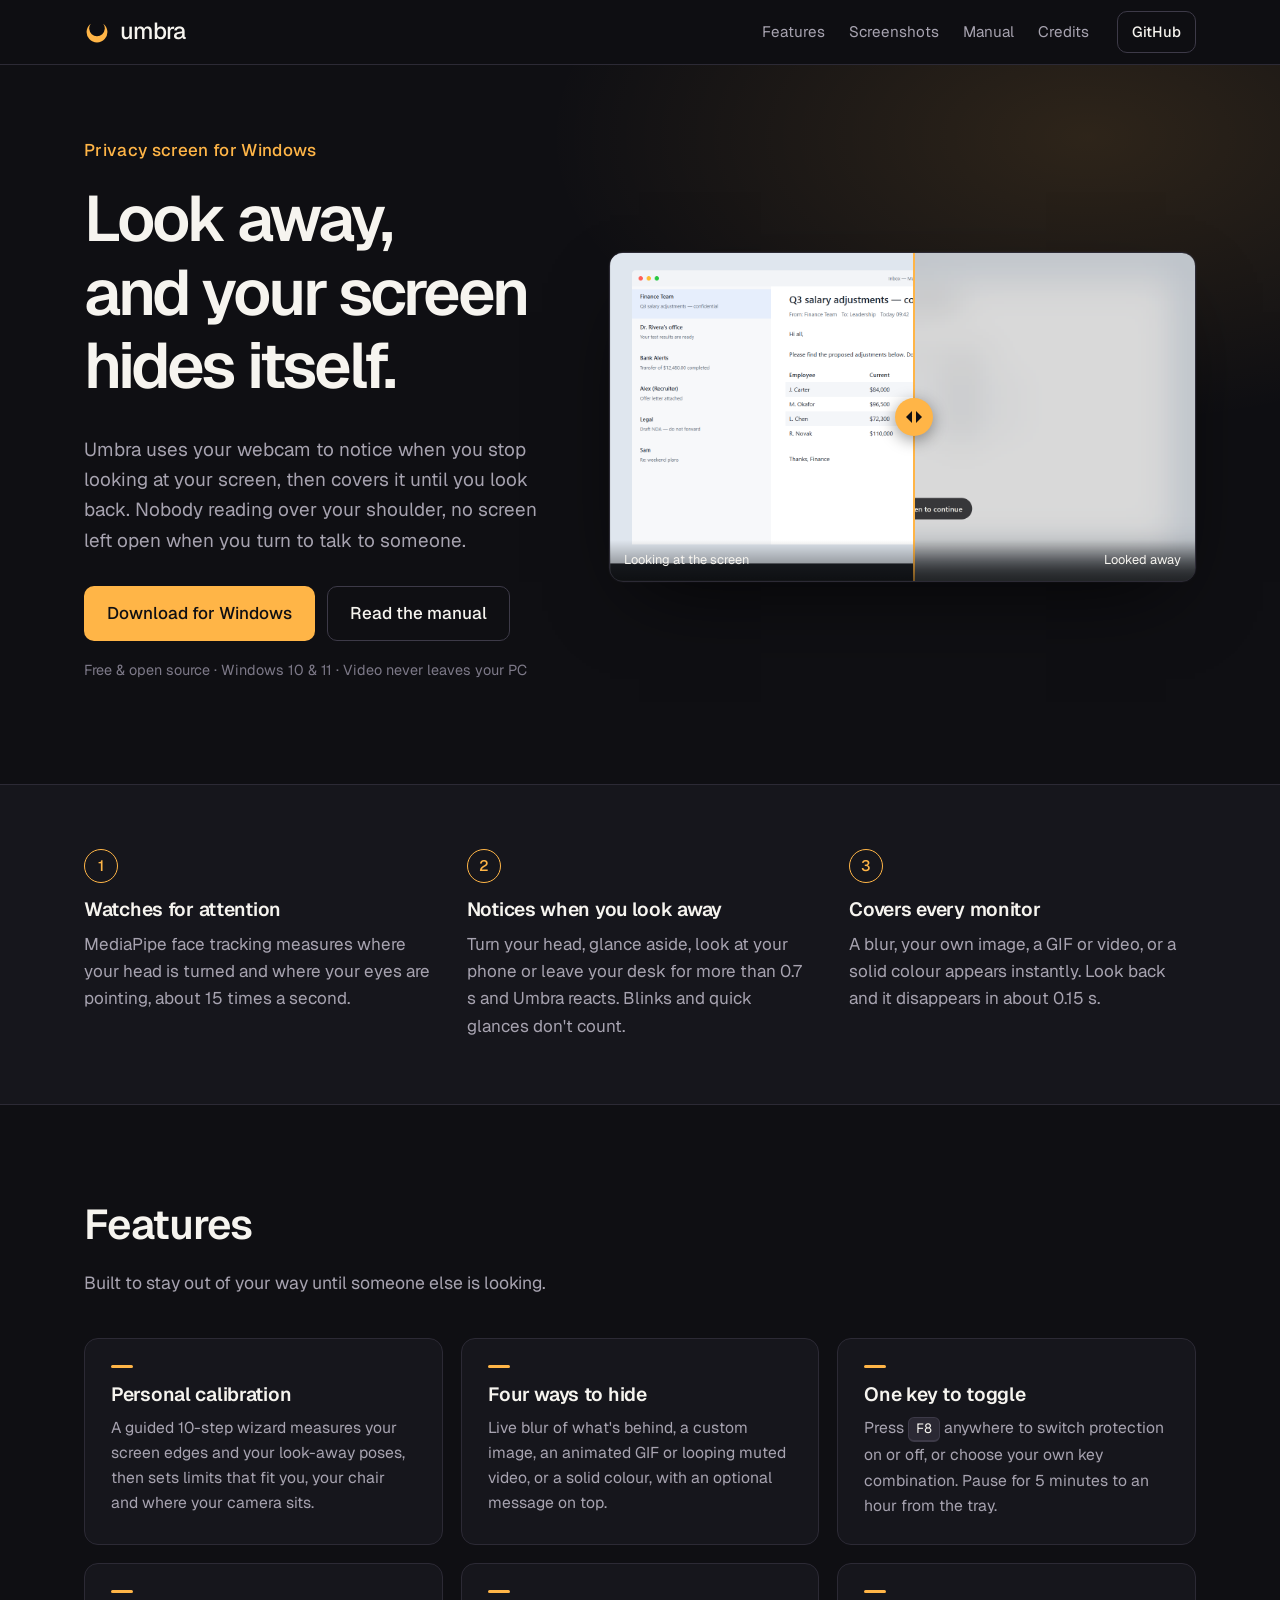
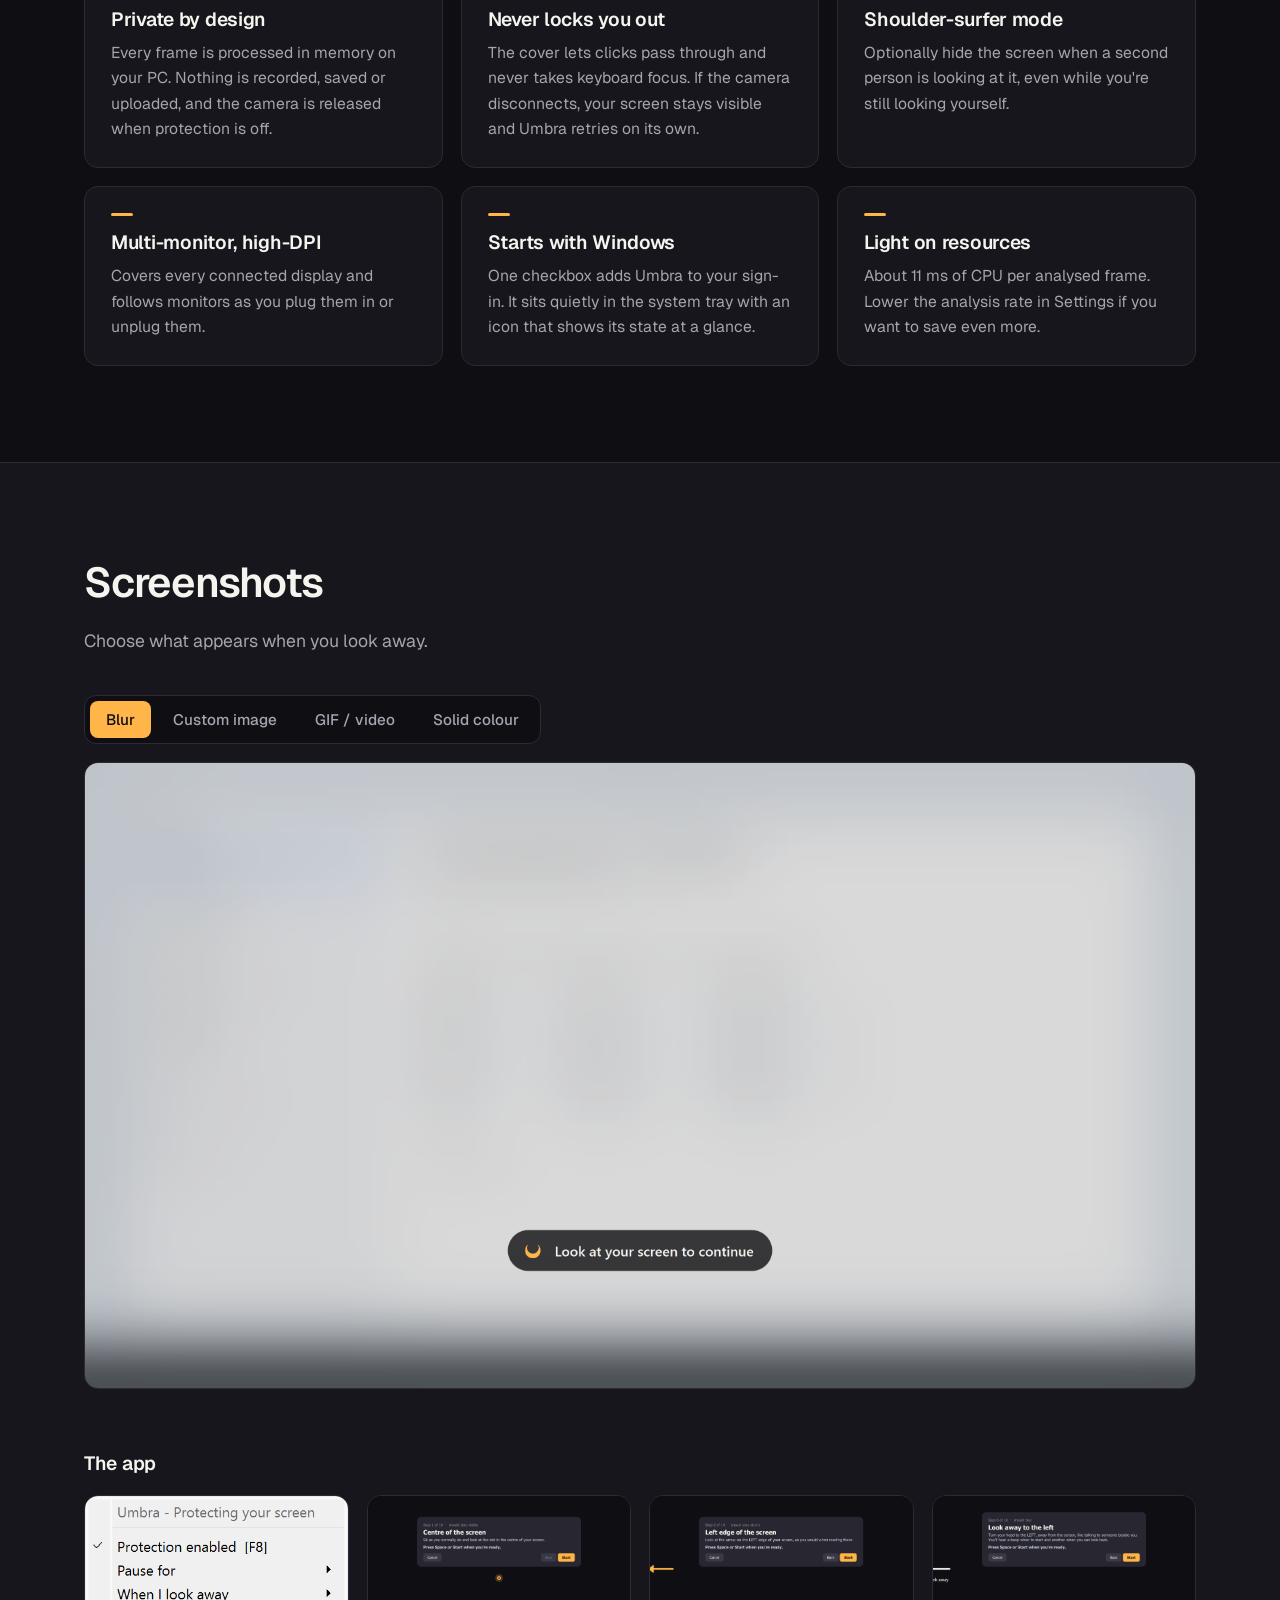
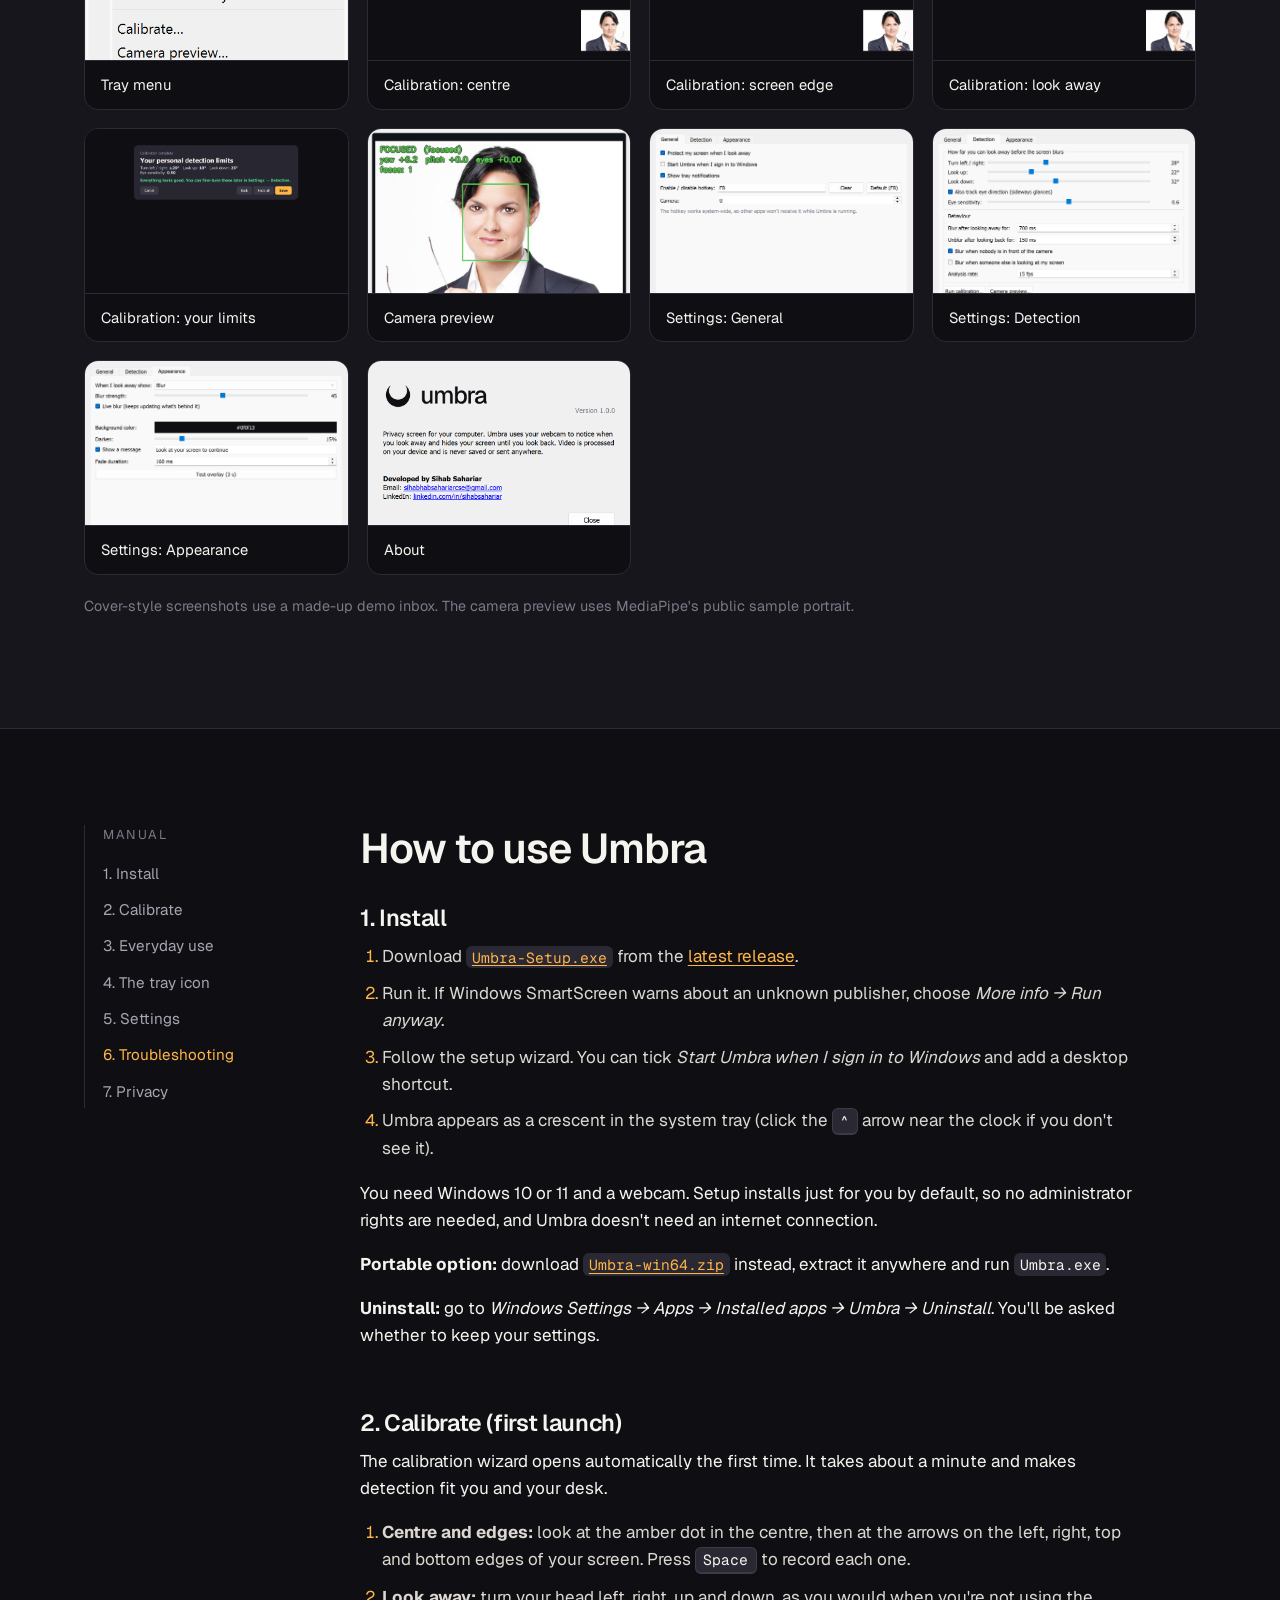
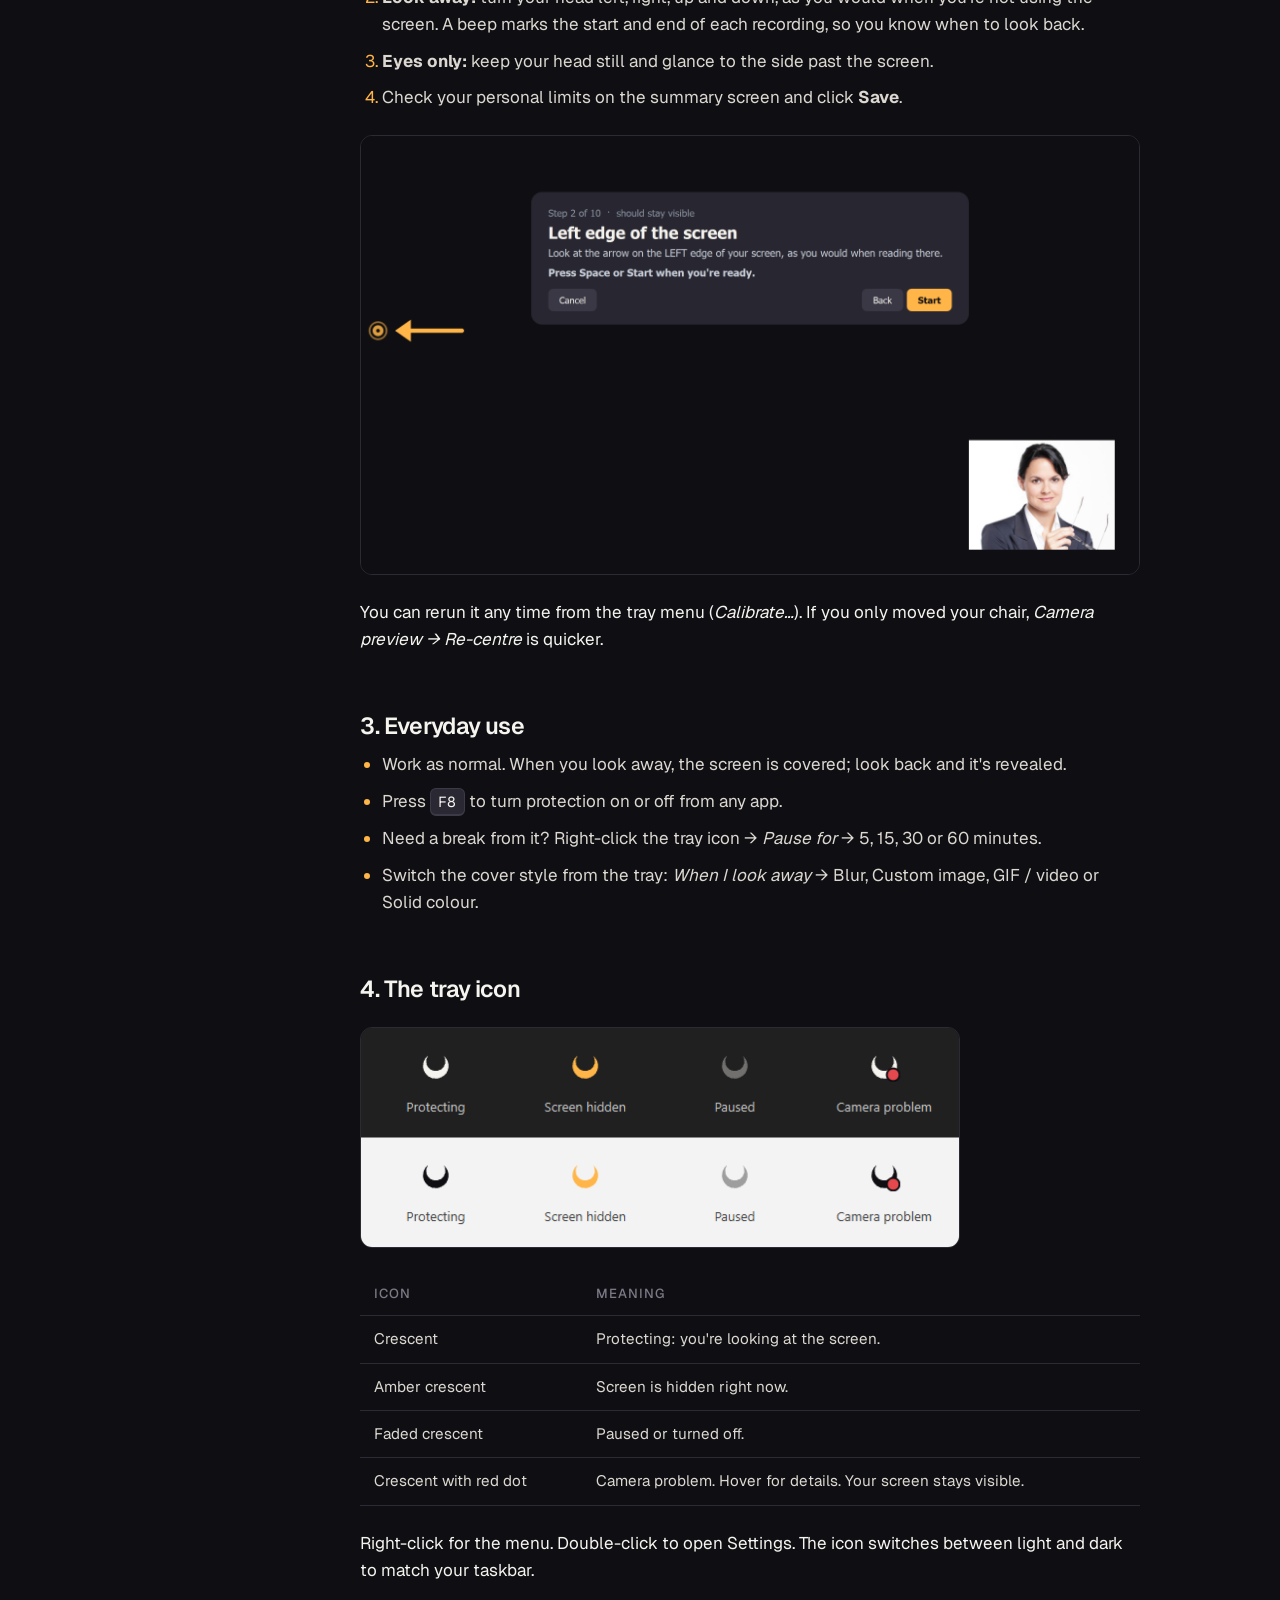
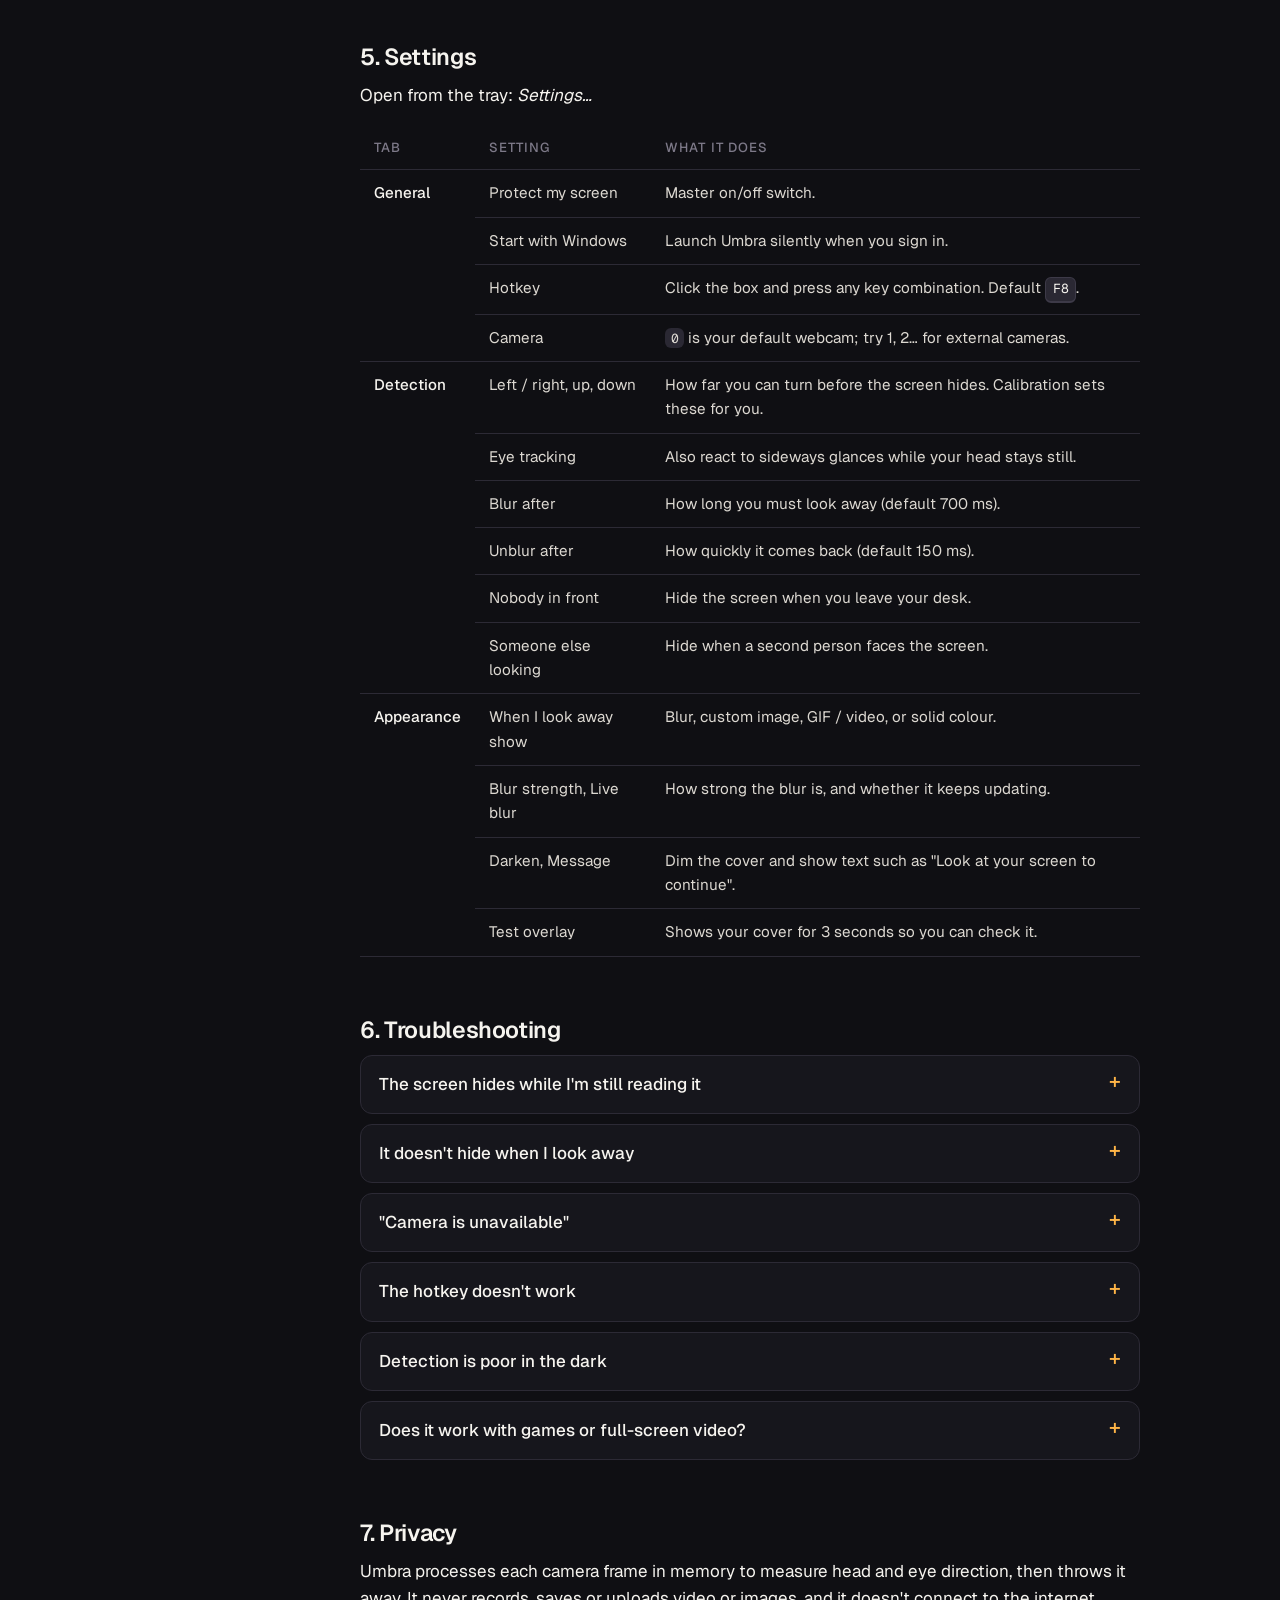
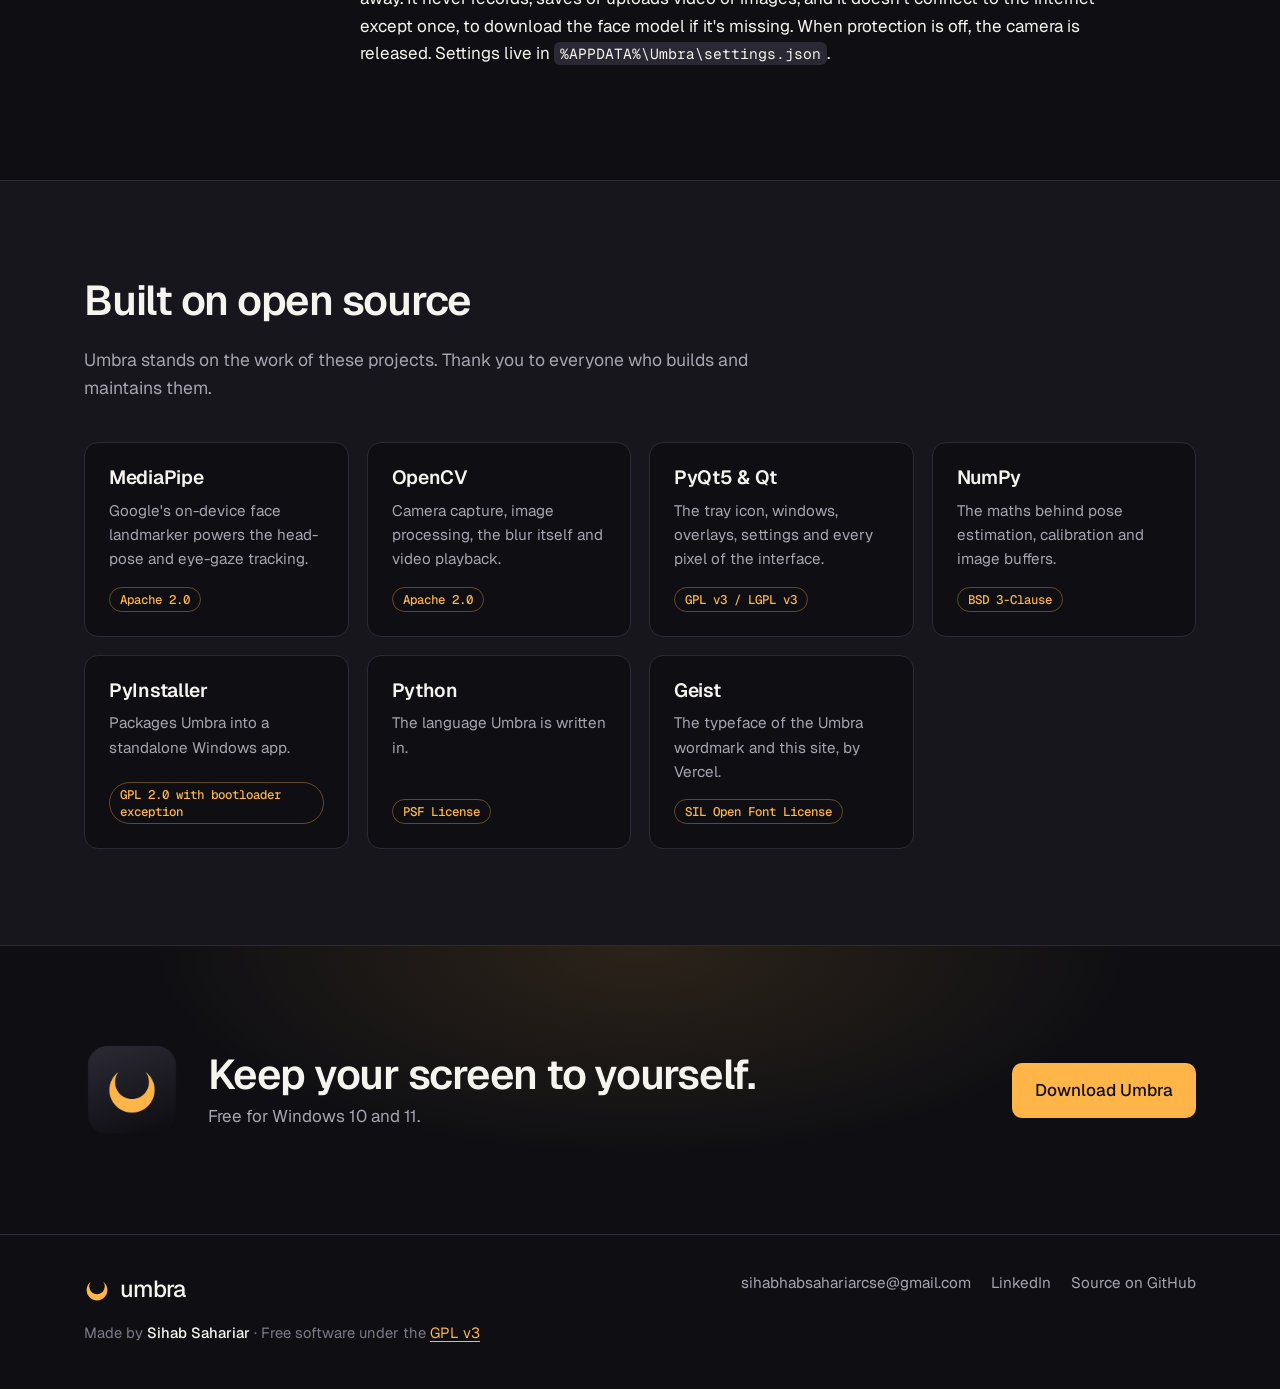
==== docs/index.html @ c7d67061 "Umbra 1.0.0: privacy screen that hides your display when you look away Webcam attention detection wi" ====
<!doctype html>
<html lang="en">
<head>
  <meta charset="utf-8">
  <meta name="viewport" content="width=device-width, initial-scale=1">
  <title>Umbra - Privacy screen for Windows</title>
  <meta name="description" content="Umbra watches for your attention with your webcam and hides your screen the moment you look away. Free, private, runs entirely on your PC.">
  <meta name="theme-color" content="#0F0F13">
  <meta property="og:title" content="Umbra - Privacy screen for Windows">
  <meta property="og:description" content="Look away and your screen hides itself. Look back and it's there again.">
  <meta property="og:image" content="assets/img/mode-blur.png">
  <meta property="og:type" content="website">
  <link rel="icon" href="assets/brand/favicon.ico" sizes="any">
  <link rel="icon" href="assets/brand/favicon-32.png" type="image/png" sizes="32x32">
  <link rel="apple-touch-icon" href="assets/brand/app-icon-256.png">
  <link rel="preconnect" href="https://fonts.googleapis.com">
  <link rel="preconnect" href="https://fonts.gstatic.com" crossorigin>
  <link href="https://fonts.googleapis.com/css2?family=Geist:wght@400;500;600&family=Geist+Mono:wght@400;500&display=swap" rel="stylesheet">
  <link rel="stylesheet" href="style.css">
</head>
<body>

<svg width="0" height="0" style="position:absolute" aria-hidden="true">
  <symbol id="mark" viewBox="0 0 100 100"><path d="M26 18A40 40 0 1 0 74 18A30 30 0 1 1 26 18Z"/></symbol>
</svg>

<header class="nav">
  <div class="wrap nav-inner">
    <a class="brand" href="#top" aria-label="Umbra home">
      <svg class="brand-mark"><use href="#mark"/></svg><span>umbra</span>
    </a>
    <nav class="nav-links" aria-label="Sections">
      <a href="#features">Features</a>
      <a href="#screenshots">Screenshots</a>
      <a href="#manual">Manual</a>
      <a href="#credits">Credits</a>
    </nav>
    <a class="btn btn-ghost btn-sm" href="https://github.com/SihabSahariar/Umbra">GitHub</a>
  </div>
</header>

<main id="top">

  <!-- ============================================================ HERO -->
  <section class="hero">
    <div class="wrap hero-grid">
      <div class="hero-copy">
        <p class="eyebrow">Privacy screen for Windows</p>
        <h1>Look away,<br>and your screen hides itself.</h1>
        <p class="lede">Umbra uses your webcam to notice when you stop looking at your screen, then covers it until you look back. Nobody reading over your shoulder, no screen left open when you turn to talk to someone.</p>
        <div class="cta">
          <a class="btn btn-primary" href="https://github.com/SihabSahariar/Umbra/releases/latest/download/Umbra-Setup.exe">Download for Windows</a>
          <a class="btn btn-ghost" href="#manual">Read the manual</a>
        </div>
        <p class="fine">Free &amp; open source · Windows 10 &amp; 11 · Video never leaves your PC</p>
      </div>

      <figure class="compare" id="compare" aria-label="Before and after: drag to compare">
        <img src="assets/img/mode-blur.png" alt="The same mail window hidden under Umbra's blur with the message 'Look at your screen to continue'" width="1600" height="900">
        <div class="compare-top">
          <img src="assets/img/demo-desktop.png" alt="A mail window showing a confidential salary table" width="1600" height="900">
        </div>
        <div class="compare-handle" aria-hidden="true"><span></span></div>
        <input class="compare-range" type="range" min="0" max="100" value="52" aria-label="Reveal: drag left to hide, right to show">
        <figcaption><span>Looking at the screen</span><span>Looked away</span></figcaption>
      </figure>
    </div>
  </section>

  <!-- ============================================================ HOW -->
  <section class="section how">
    <div class="wrap">
      <ol class="steps">
        <li>
          <span class="step-no">1</span>
          <h3>Watches for attention</h3>
          <p>MediaPipe face tracking measures where your head is turned and where your eyes are pointing, about 15 times a second.</p>
        </li>
        <li>
          <span class="step-no">2</span>
          <h3>Notices when you look away</h3>
          <p>Turn your head, glance aside, look at your phone or leave your desk for more than 0.7 s and Umbra reacts. Blinks and quick glances don't count.</p>
        </li>
        <li>
          <span class="step-no">3</span>
          <h3>Covers every monitor</h3>
          <p>A blur, your own image, a GIF or video, or a solid colour appears instantly. Look back and it disappears in about 0.15 s.</p>
        </li>
      </ol>
    </div>
  </section>

  <!-- ============================================================ FEATURES -->
  <section class="section" id="features">
    <div class="wrap">
      <h2>Features</h2>
      <p class="section-lede">Built to stay out of your way until someone else is looking.</p>
      <div class="features">
        <article class="feature">
          <h3>Personal calibration</h3>
          <p>A guided 10-step wizard measures your screen edges and your look-away poses, then sets limits that fit you, your chair and where your camera sits.</p>
        </article>
        <article class="feature">
          <h3>Four ways to hide</h3>
          <p>Live blur of what's behind, a custom image, an animated GIF or looping muted video, or a solid colour, with an optional message on top.</p>
        </article>
        <article class="feature">
          <h3>One key to toggle</h3>
          <p>Press <kbd>F8</kbd> anywhere to switch protection on or off, or choose your own key combination. Pause for 5 minutes to an hour from the tray.</p>
        </article>
        <article class="feature">
          <h3>Private by design</h3>
          <p>Every frame is processed in memory on your PC. Nothing is recorded, saved or uploaded, and the camera is released when protection is off.</p>
        </article>
        <article class="feature">
          <h3>Never locks you out</h3>
          <p>The cover lets clicks pass through and never takes keyboard focus. If the camera disconnects, your screen stays visible and Umbra retries on its own.</p>
        </article>
        <article class="feature">
          <h3>Shoulder-surfer mode</h3>
          <p>Optionally hide the screen when a second person is looking at it, even while you're still looking yourself.</p>
        </article>
        <article class="feature">
          <h3>Multi-monitor, high-DPI</h3>
          <p>Covers every connected display and follows monitors as you plug them in or unplug them.</p>
        </article>
        <article class="feature">
          <h3>Starts with Windows</h3>
          <p>One checkbox adds Umbra to your sign-in. It sits quietly in the system tray with an icon that shows its state at a glance.</p>
        </article>
        <article class="feature">
          <h3>Light on resources</h3>
          <p>About 11 ms of CPU per analysed frame. Lower the analysis rate in Settings if you want to save even more.</p>
        </article>
      </div>
    </div>
  </section>

  <!-- ============================================================ SCREENSHOTS -->
  <section class="section alt" id="screenshots">
    <div class="wrap">
      <h2>Screenshots</h2>
      <p class="section-lede">Choose what appears when you look away.</p>

      <div class="modes" role="tablist" aria-label="Cover styles">
        <button role="tab" aria-selected="true" data-src="assets/img/mode-blur.png" data-alt="Blur mode: the screen behind is heavily blurred">Blur</button>
        <button role="tab" aria-selected="false" data-src="assets/img/mode-image.png" data-alt="Custom image mode showing a chosen picture">Custom image</button>
        <button role="tab" aria-selected="false" data-src="assets/img/mode-media.png" data-alt="GIF or video mode playing a looping clip">GIF / video</button>
        <button role="tab" aria-selected="false" data-src="assets/img/mode-color.png" data-alt="Solid colour mode">Solid colour</button>
      </div>
      <figure class="mode-view">
        <img id="mode-img" src="assets/img/mode-blur.png" alt="Blur mode: the screen behind is heavily blurred" width="1600" height="900" loading="lazy">
      </figure>

      <h3 class="gallery-title">The app</h3>
      <div class="gallery">
        <a class="shot" href="assets/img/tray-menu.png"><img src="assets/img/tray-menu.png" alt="Tray menu" loading="lazy" width="442" height="426"><span>Tray menu</span></a>
        <a class="shot" href="assets/img/wizard-centre.png"><img src="assets/img/wizard-centre.png" alt="Calibration wizard, centre step" loading="lazy" width="1600" height="900"><span>Calibration: centre</span></a>
        <a class="shot" href="assets/img/wizard-edge.png"><img src="assets/img/wizard-edge.png" alt="Calibration wizard, screen edge step" loading="lazy" width="1600" height="900"><span>Calibration: screen edge</span></a>
        <a class="shot" href="assets/img/wizard-away.png"><img src="assets/img/wizard-away.png" alt="Calibration wizard, look away step" loading="lazy" width="1600" height="900"><span>Calibration: look away</span></a>
        <a class="shot" href="assets/img/wizard-summary.png"><img src="assets/img/wizard-summary.png" alt="Calibration summary with personal limits" loading="lazy" width="1600" height="900"><span>Calibration: your limits</span></a>
        <a class="shot" href="assets/img/camera-preview.png"><img src="assets/img/camera-preview.png" alt="Camera preview with face tracking readout" loading="lazy" width="1440" height="1320"><span>Camera preview</span></a>
        <a class="shot" href="assets/img/settings-general.png"><img src="assets/img/settings-general.png" alt="Settings, General tab" loading="lazy" width="1120" height="864"><span>Settings: General</span></a>
        <a class="shot" href="assets/img/settings-detection.png"><img src="assets/img/settings-detection.png" alt="Settings, Detection tab" loading="lazy" width="1120" height="864"><span>Settings: Detection</span></a>
        <a class="shot" href="assets/img/settings-appearance.png"><img src="assets/img/settings-appearance.png" alt="Settings, Appearance tab" loading="lazy" width="1120" height="864"><span>Settings: Appearance</span></a>
        <a class="shot" href="assets/img/about.png"><img src="assets/img/about.png" alt="About window" loading="lazy" width="840" height="562"><span>About</span></a>
      </div>
      <p class="fine">Cover-style screenshots use a made-up demo inbox. The camera preview uses MediaPipe's public sample portrait.</p>
    </div>
  </section>

  <!-- ============================================================ MANUAL -->
  <section class="section" id="manual">
    <div class="wrap manual">
      <aside class="toc" aria-label="Manual contents">
        <p class="toc-title">Manual</p>
        <a href="#install">1. Install</a>
        <a href="#calibrate">2. Calibrate</a>
        <a href="#daily">3. Everyday use</a>
        <a href="#tray">4. The tray icon</a>
        <a href="#settings">5. Settings</a>
        <a href="#troubleshooting">6. Troubleshooting</a>
        <a href="#privacy">7. Privacy</a>
      </aside>

      <div class="manual-body">
        <h2>How to use Umbra</h2>

        <h3 id="install">1. Install</h3>
        <ol>
          <li>Download <a href="https://github.com/SihabSahariar/Umbra/releases/latest/download/Umbra-Setup.exe"><code>Umbra-Setup.exe</code></a> from the <a href="https://github.com/SihabSahariar/Umbra/releases/latest">latest release</a>.</li>
          <li>Run it. If Windows SmartScreen warns about an unknown publisher, choose <em>More info → Run anyway</em>.</li>
          <li>Follow the setup wizard. You can tick <em>Start Umbra when I sign in to Windows</em> and add a desktop shortcut.</li>
          <li>Umbra appears as a crescent in the system tray (click the <kbd>^</kbd> arrow near the clock if you don't see it).</li>
        </ol>
        <p>You need Windows 10 or 11 and a webcam. Setup installs just for you by default, so no administrator rights are needed, and Umbra doesn't need an internet connection.</p>
        <p><strong>Portable option:</strong> download <a href="https://github.com/SihabSahariar/Umbra/releases/latest/download/Umbra-win64.zip"><code>Umbra-win64.zip</code></a> instead, extract it anywhere and run <code>Umbra.exe</code>.</p>
        <p><strong>Uninstall:</strong> go to <em>Windows Settings → Apps → Installed apps → Umbra → Uninstall</em>. You'll be asked whether to keep your settings.</p>

        <h3 id="calibrate">2. Calibrate (first launch)</h3>
        <p>The calibration wizard opens automatically the first time. It takes about a minute and makes detection fit you and your desk.</p>
        <ol>
          <li><strong>Centre and edges:</strong> look at the amber dot in the centre, then at the arrows on the left, right, top and bottom edges of your screen. Press <kbd>Space</kbd> to record each one.</li>
          <li><strong>Look away:</strong> turn your head left, right, up and down, as you would when you're not using the screen. A beep marks the start and end of each recording, so you know when to look back.</li>
          <li><strong>Eyes only:</strong> keep your head still and glance to the side past the screen.</li>
          <li>Check your personal limits on the summary screen and click <strong>Save</strong>.</li>
        </ol>
        <figure class="inline-shot"><img src="assets/img/wizard-edge.png" alt="Calibration wizard asking you to look at the left edge of the screen" loading="lazy" width="1600" height="900"></figure>
        <p>You can rerun it any time from the tray menu (<em>Calibrate…</em>). If you only moved your chair, <em>Camera preview → Re-centre</em> is quicker.</p>

        <h3 id="daily">3. Everyday use</h3>
        <ul>
          <li>Work as normal. When you look away, the screen is covered; look back and it's revealed.</li>
          <li>Press <kbd>F8</kbd> to turn protection on or off from any app.</li>
          <li>Need a break from it? Right-click the tray icon → <em>Pause for</em> → 5, 15, 30 or 60 minutes.</li>
          <li>Switch the cover style from the tray: <em>When I look away</em> → Blur, Custom image, GIF / video or Solid colour.</li>
        </ul>

        <h3 id="tray">4. The tray icon</h3>
        <figure class="inline-shot narrow"><img src="assets/img/tray-states.png" alt="Tray icon states on dark and light taskbars: protecting, screen hidden, paused, camera problem" loading="lazy" width="600" height="220"></figure>
        <table>
          <thead><tr><th>Icon</th><th>Meaning</th></tr></thead>
          <tbody>
            <tr><td>Crescent</td><td>Protecting: you're looking at the screen.</td></tr>
            <tr><td>Amber crescent</td><td>Screen is hidden right now.</td></tr>
            <tr><td>Faded crescent</td><td>Paused or turned off.</td></tr>
            <tr><td>Crescent with red dot</td><td>Camera problem. Hover for details. Your screen stays visible.</td></tr>
          </tbody>
        </table>
        <p>Right-click for the menu. Double-click to open Settings. The icon switches between light and dark to match your taskbar.</p>

        <h3 id="settings">5. Settings</h3>
        <p>Open from the tray: <em>Settings…</em></p>
        <table>
          <thead><tr><th>Tab</th><th>Setting</th><th>What it does</th></tr></thead>
          <tbody>
            <tr><td rowspan="4">General</td><td>Protect my screen</td><td>Master on/off switch.</td></tr>
            <tr><td>Start with Windows</td><td>Launch Umbra silently when you sign in.</td></tr>
            <tr><td>Hotkey</td><td>Click the box and press any key combination. Default <kbd>F8</kbd>.</td></tr>
            <tr><td>Camera</td><td><code>0</code> is your default webcam; try 1, 2… for external cameras.</td></tr>
            <tr><td rowspan="6">Detection</td><td>Left / right, up, down</td><td>How far you can turn before the screen hides. Calibration sets these for you.</td></tr>
            <tr><td>Eye tracking</td><td>Also react to sideways glances while your head stays still.</td></tr>
            <tr><td>Blur after</td><td>How long you must look away (default 700 ms).</td></tr>
            <tr><td>Unblur after</td><td>How quickly it comes back (default 150 ms).</td></tr>
            <tr><td>Nobody in front</td><td>Hide the screen when you leave your desk.</td></tr>
            <tr><td>Someone else looking</td><td>Hide when a second person faces the screen.</td></tr>
            <tr><td rowspan="4">Appearance</td><td>When I look away show</td><td>Blur, custom image, GIF / video, or solid colour.</td></tr>
            <tr><td>Blur strength, Live blur</td><td>How strong the blur is, and whether it keeps updating.</td></tr>
            <tr><td>Darken, Message</td><td>Dim the cover and show text such as "Look at your screen to continue".</td></tr>
            <tr><td>Test overlay</td><td>Shows your cover for 3 seconds so you can check it.</td></tr>
          </tbody>
        </table>

        <h3 id="troubleshooting">6. Troubleshooting</h3>
        <details>
          <summary>The screen hides while I'm still reading it</summary>
          <p>Run <em>Calibrate…</em> again and look at the actual edges of your screen during the edge steps. You can also raise the angles or the <em>Blur after</em> delay in Settings → Detection. If it happens when glancing at the keyboard, raise <em>Look down</em>.</p>
        </details>
        <details>
          <summary>It doesn't hide when I look away</summary>
          <p>Open <em>Camera preview…</em> and turn your head: the readout shows FOCUSED or AWAY and why. Lower the angles, or rerun calibration and turn further during the look-away steps.</p>
        </details>
        <details>
          <summary>"Camera is unavailable"</summary>
          <p>Another app (Teams, Zoom, the Camera app) may be using the webcam, or camera access may be off in <em>Windows Settings → Privacy &amp; security → Camera</em>. For an external webcam, try camera 1 or 2 in Settings → General. Umbra retries every few seconds.</p>
        </details>
        <details>
          <summary>The hotkey doesn't work</summary>
          <p>Another program may already use that key. Umbra tells you when it can't register one. Pick a different combination in Settings → General.</p>
        </details>
        <details>
          <summary>Detection is poor in the dark</summary>
          <p>The face tracker needs to see your face. Add some light in front of you rather than behind you.</p>
        </details>
        <details>
          <summary>Does it work with games or full-screen video?</summary>
          <p>Borderless-windowed apps and ordinary windows are covered. Exclusive-fullscreen games draw above everything and can't be covered.</p>
        </details>

        <h3 id="privacy">7. Privacy</h3>
        <p>Umbra processes each camera frame in memory to measure head and eye direction, then throws it away. It never records, saves or uploads video or images, and it doesn't connect to the internet except once, to download the face model if it's missing. When protection is off, the camera is released. Settings live in <code>%APPDATA%\Umbra\settings.json</code>.</p>
      </div>
    </div>
  </section>

  <!-- ============================================================ CREDITS -->
  <section class="section alt" id="credits">
    <div class="wrap">
      <h2>Built on open source</h2>
      <p class="section-lede">Umbra stands on the work of these projects. Thank you to everyone who builds and maintains them.</p>
      <div class="credits">
        <a class="credit" href="https://ai.google.dev/edge/mediapipe">
          <h3>MediaPipe</h3>
          <p>Google's on-device face landmarker powers the head-pose and eye-gaze tracking.</p>
          <span class="license">Apache 2.0</span>
        </a>
        <a class="credit" href="https://opencv.org">
          <h3>OpenCV</h3>
          <p>Camera capture, image processing, the blur itself and video playback.</p>
          <span class="license">Apache 2.0</span>
        </a>
        <a class="credit" href="https://www.riverbankcomputing.com/software/pyqt/">
          <h3>PyQt5 &amp; Qt</h3>
          <p>The tray icon, windows, overlays, settings and every pixel of the interface.</p>
          <span class="license">GPL v3 / LGPL v3</span>
        </a>
        <a class="credit" href="https://numpy.org">
          <h3>NumPy</h3>
          <p>The maths behind pose estimation, calibration and image buffers.</p>
          <span class="license">BSD 3-Clause</span>
        </a>
        <a class="credit" href="https://pyinstaller.org">
          <h3>PyInstaller</h3>
          <p>Packages Umbra into a standalone Windows app.</p>
          <span class="license">GPL 2.0 with bootloader exception</span>
        </a>
        <a class="credit" href="https://www.python.org">
          <h3>Python</h3>
          <p>The language Umbra is written in.</p>
          <span class="license">PSF License</span>
        </a>
        <a class="credit" href="https://vercel.com/font">
          <h3>Geist</h3>
          <p>The typeface of the Umbra wordmark and this site, by Vercel.</p>
          <span class="license">SIL Open Font License</span>
        </a>
      </div>
    </div>
  </section>

  <!-- ============================================================ DOWNLOAD -->
  <section class="section download">
    <div class="wrap download-inner">
      <img src="assets/brand/app-icon-256.png" alt="" width="96" height="96">
      <div>
        <h2>Keep your screen to yourself.</h2>
        <p>Free for Windows 10 and 11.</p>
      </div>
      <a class="btn btn-primary" href="https://github.com/SihabSahariar/Umbra/releases/latest/download/Umbra-Setup.exe">Download Umbra</a>
    </div>
  </section>
</main>

<footer class="footer">
  <div class="wrap footer-inner">
    <div>
      <a class="brand" href="#top"><svg class="brand-mark"><use href="#mark"/></svg><span>umbra</span></a>
      <p>Made by <strong>Sihab Sahariar</strong> · Free software under the <a href="https://github.com/SihabSahariar/Umbra/blob/main/LICENSE">GPL v3</a></p>
    </div>
    <div class="footer-links">
      <a href="mailto:sihabhabsahariarcse@gmail.com">sihabhabsahariarcse@gmail.com</a>
      <a href="https://www.linkedin.com/in/sihabsahariar/">LinkedIn</a>
      <a href="https://github.com/SihabSahariar/Umbra">Source on GitHub</a>
    </div>
  </div>
</footer>

<dialog class="lightbox" id="lightbox" aria-label="Screenshot">
  <form method="dialog"><button class="lightbox-close" aria-label="Close">×</button></form>
  <img alt="">
  <p class="lightbox-caption"></p>
</dialog>

<script src="site.js"></script>
</body>
</html>
---- docs/style.css ----
/* Umbra site - brand: Amber #FFB547, Ink #0F0F13, Ink 2 #2A2833, Paper #F6F4EF, Geist */
:root {
  --amber: #FFB547;
  --amber-2: #ffc46e;
  --ink: #0F0F13;
  --ink-1: #16161c;
  --ink-2: #2A2833;
  --line: #2c2a35;
  --paper: #F6F4EF;
  --muted: #a7a3b0;
  --dim: #7d7988;
  --radius: 14px;
  --wrap: 1160px;
  --font: "Geist", ui-sans-serif, system-ui, -apple-system, "Segoe UI", sans-serif;
  --mono: "Geist Mono", ui-monospace, "Cascadia Code", Consolas, monospace;
  color-scheme: dark;
}

* { box-sizing: border-box; }
html { scroll-behavior: smooth; scroll-padding-top: 76px; }
body {
  margin: 0;
  background: var(--ink);
  color: var(--paper);
  font: 400 17px/1.6 var(--font);
  -webkit-font-smoothing: antialiased;
  text-rendering: optimizeLegibility;
}
img { max-width: 100%; height: auto; display: block; }
a { color: var(--amber); text-decoration-thickness: 1px; text-underline-offset: 3px; }
a:hover { color: var(--amber-2); }
h1, h2, h3 { line-height: 1.15; letter-spacing: -0.03em; font-weight: 600; margin: 0 0 .5em; }
h1 { font-size: clamp(2.3rem, 5.2vw, 4rem); letter-spacing: -0.045em; }
h2 { font-size: clamp(1.8rem, 3.4vw, 2.6rem); }
h3 { font-size: 1.2rem; letter-spacing: -0.015em; }
p { margin: 0 0 1em; }
code, kbd { font-family: var(--mono); font-size: .86em; }
code { background: var(--ink-2); padding: .12em .4em; border-radius: 6px; }
kbd {
  display: inline-block; padding: .05em .5em; border-radius: 6px;
  background: var(--ink-2); border: 1px solid #3d3a48; border-bottom-width: 2px; color: var(--paper);
}
:focus-visible { outline: 2px solid var(--amber); outline-offset: 3px; border-radius: 6px; }

.wrap { max-width: var(--wrap); margin: 0 auto; padding: 0 24px; }
.section { padding: 96px 0; }
.section.alt { background: var(--ink-1); border-block: 1px solid var(--line); }
.section-lede { color: var(--muted); font-size: 1.1rem; max-width: 60ch; margin-bottom: 40px; }
.eyebrow { color: var(--amber); font-weight: 500; letter-spacing: .02em; margin-bottom: 18px; }
.fine { color: var(--dim); font-size: .9rem; }

/* ---------------------------------------------------------------- buttons */
.btn {
  display: inline-flex; align-items: center; justify-content: center; gap: 8px;
  padding: 13px 22px; border-radius: 10px; font-weight: 500; text-decoration: none;
  border: 1px solid transparent; transition: background .15s, border-color .15s, transform .15s;
}
.btn:hover { transform: translateY(-1px); }
.btn-primary { background: var(--amber); color: var(--ink); }
.btn-primary:hover { background: var(--amber-2); color: var(--ink); }
.btn-ghost { border-color: #3d3a48; color: var(--paper); }
.btn-ghost:hover { border-color: var(--amber); color: var(--paper); }
.btn-sm { padding: 8px 14px; font-size: .92rem; }

/* ---------------------------------------------------------------- nav */
.nav {
  position: sticky; top: 0; z-index: 20;
  background: rgba(15, 15, 19, .82); backdrop-filter: blur(12px); -webkit-backdrop-filter: blur(12px);
  border-bottom: 1px solid var(--line);
}
.nav-inner { display: flex; align-items: center; gap: 28px; height: 64px; }
.brand { display: inline-flex; align-items: center; gap: 10px; color: var(--paper); text-decoration: none; }
.brand:hover { color: var(--paper); }
.brand span { font-weight: 500; font-size: 1.45rem; letter-spacing: -0.045em; }
.brand-mark { width: 26px; height: 26px; fill: var(--amber); }
.nav-links { display: flex; gap: 24px; margin-left: auto; }
.nav-links a { color: var(--muted); text-decoration: none; font-size: .95rem; }
.nav-links a:hover { color: var(--paper); }

/* ---------------------------------------------------------------- hero */
.hero { padding: 72px 0 88px; overflow: hidden;
  background: radial-gradient(900px 480px at 85% 10%, rgba(255, 181, 71, .13), transparent 60%); }
.hero-grid { display: grid; grid-template-columns: 1fr 1.25fr; gap: 56px; align-items: center; }
.lede { color: var(--muted); font-size: 1.18rem; max-width: 46ch; }
.cta { display: flex; flex-wrap: wrap; gap: 12px; margin: 30px 0 18px; }

.compare {
  position: relative; margin: 0; border-radius: var(--radius); overflow: hidden;
  border: 1px solid var(--line); box-shadow: 0 30px 80px -30px rgba(0, 0, 0, .8), 0 0 0 1px rgba(255,255,255,.02);
  aspect-ratio: 16 / 9; --pos: 52%;
}
.compare > img, .compare-top img { width: 100%; height: 100%; object-fit: cover; }
.compare-top { position: absolute; inset: 0; clip-path: inset(0 calc(100% - var(--pos)) 0 0); }
.compare-handle { position: absolute; top: 0; bottom: 0; left: var(--pos); width: 2px; background: var(--amber);
  transform: translateX(-1px); pointer-events: none; }
.compare-handle span { position: absolute; top: 50%; left: 50%; width: 38px; height: 38px; border-radius: 50%;
  transform: translate(-50%, -50%); background: var(--amber); box-shadow: 0 4px 16px rgba(0,0,0,.4); }
.compare-handle span::before, .compare-handle span::after { content: ""; position: absolute; top: 50%; width: 0; height: 0;
  border: 6px solid transparent; transform: translateY(-50%); }
.compare-handle span::before { left: 5px; border-right-color: var(--ink); }
.compare-handle span::after { right: 5px; border-left-color: var(--ink); }
.compare-range { position: absolute; inset: 0; width: 100%; height: 100%; opacity: 0; cursor: ew-resize; margin: 0; }
.compare figcaption { position: absolute; left: 0; right: 0; bottom: 0; display: flex; justify-content: space-between;
  padding: 10px 14px; font-size: .8rem; color: var(--paper); pointer-events: none;
  background: linear-gradient(transparent, rgba(0,0,0,.55)); }

/* ---------------------------------------------------------------- how it works */
.how { padding: 64px 0; border-block: 1px solid var(--line); background: var(--ink-1); }
.steps { list-style: none; margin: 0; padding: 0; display: grid; grid-template-columns: repeat(3, 1fr); gap: 36px; }
.steps p { color: var(--muted); margin: 0; }
.step-no { display: inline-grid; place-items: center; width: 34px; height: 34px; border-radius: 50%;
  border: 1px solid var(--amber); color: var(--amber); font-weight: 500; margin-bottom: 16px; font-size: .95rem; }

/* ---------------------------------------------------------------- features */
.features { display: grid; grid-template-columns: repeat(3, 1fr); gap: 18px; }
.feature { background: var(--ink-1); border: 1px solid var(--line); border-radius: var(--radius); padding: 26px; }
.feature p { color: var(--muted); margin: 0; font-size: .98rem; }
.feature h3::before { content: ""; display: block; width: 22px; height: 3px; border-radius: 2px;
  background: var(--amber); margin-bottom: 16px; }

/* ---------------------------------------------------------------- screenshots */
.modes { display: inline-flex; flex-wrap: wrap; gap: 6px; padding: 5px; border-radius: 12px;
  background: var(--ink); border: 1px solid var(--line); margin-bottom: 18px; }
.modes button { font: 500 .95rem var(--font); color: var(--muted); background: none; border: 0; padding: 9px 16px;
  border-radius: 8px; cursor: pointer; }
.modes button:hover { color: var(--paper); }
.modes button[aria-selected="true"] { background: var(--amber); color: var(--ink); }
.mode-view { margin: 0 0 64px; border-radius: var(--radius); overflow: hidden; border: 1px solid var(--line); }
.gallery-title { margin-bottom: 20px; }
.gallery { display: grid; grid-template-columns: repeat(auto-fill, minmax(250px, 1fr)); gap: 18px; margin-bottom: 20px; }
.shot { display: flex; flex-direction: column; text-decoration: none; color: var(--paper);
  background: var(--ink); border: 1px solid var(--line); border-radius: var(--radius); overflow: hidden;
  transition: border-color .15s, transform .15s; }
.shot:hover { border-color: #4a4757; color: var(--paper); transform: translateY(-2px); }
.shot img { aspect-ratio: 16 / 10; object-fit: cover; object-position: top center; background: #1c1b22; }
.shot span { padding: 12px 16px; font-size: .92rem; border-top: 1px solid var(--line); }

/* ---------------------------------------------------------------- manual */
.manual { display: grid; grid-template-columns: 220px 1fr; gap: 56px; align-items: start; }
.toc { position: sticky; top: 96px; display: flex; flex-direction: column; gap: 4px;
  border-left: 1px solid var(--line); padding-left: 18px; }
.toc-title { color: var(--dim); font-size: .8rem; text-transform: uppercase; letter-spacing: .12em; margin-bottom: 8px; }
.toc a { color: var(--muted); text-decoration: none; padding: 4px 0; font-size: .95rem; }
.toc a:hover, .toc a.active { color: var(--amber); }
.manual-body { max-width: 780px; }
.manual-body h3 { font-size: 1.45rem; margin-top: 56px; padding-top: 4px; }
.manual-body h3:first-of-type { margin-top: 28px; }
.manual-body ol, .manual-body ul { padding-left: 1.3em; margin: 0 0 1em; }
.manual-body li { margin-bottom: .55em; color: #dcd8d1; }
.manual-body li::marker { color: var(--amber); }
.inline-shot { margin: 24px 0; border-radius: 12px; overflow: hidden; border: 1px solid var(--line); }
.inline-shot.narrow { max-width: 600px; }
table { width: 100%; border-collapse: collapse; margin: 16px 0 24px; font-size: .95rem; }
th, td { text-align: left; padding: 11px 14px; border-bottom: 1px solid var(--line); vertical-align: top; }
th { color: var(--dim); font-weight: 500; font-size: .82rem; text-transform: uppercase; letter-spacing: .08em; }
td { color: #dcd8d1; }
td[rowspan] { color: var(--paper); font-weight: 500; }
details { border: 1px solid var(--line); border-radius: 12px; padding: 0 18px; margin-bottom: 10px; background: var(--ink-1); }
details[open] { padding-bottom: 6px; }
summary { cursor: pointer; padding: 15px 0; font-weight: 500; list-style: none; display: flex; justify-content: space-between; gap: 16px; }
summary::-webkit-details-marker { display: none; }
summary::after { content: "+"; color: var(--amber); font-size: 1.3rem; line-height: 1; }
details[open] summary::after { content: "−"; }
details p { color: var(--muted); }

/* ---------------------------------------------------------------- credits */
.credits { display: grid; grid-template-columns: repeat(auto-fill, minmax(250px, 1fr)); gap: 18px; }
.credit { display: flex; flex-direction: column; background: var(--ink); border: 1px solid var(--line);
  border-radius: var(--radius); padding: 24px; text-decoration: none; color: var(--paper); transition: border-color .15s; }
.credit:hover { border-color: var(--amber); color: var(--paper); }
.credit p { color: var(--muted); font-size: .95rem; flex: 1; }
.license { align-self: flex-start; font: 500 .78rem var(--mono); color: var(--amber);
  border: 1px solid rgba(255, 181, 71, .35); border-radius: 999px; padding: 3px 10px; }

/* ---------------------------------------------------------------- download + footer */
.download { background: radial-gradient(700px 300px at 50% 0%, rgba(255, 181, 71, .12), transparent 70%); }
.download-inner { display: flex; align-items: center; gap: 28px; }
.download-inner img { border-radius: 22px; }
.download-inner h2 { margin-bottom: 4px; }
.download-inner p { color: var(--muted); margin: 0; }
.download-inner .btn { margin-left: auto; }
.footer { border-top: 1px solid var(--line); padding: 36px 0 44px; }
.footer-inner { display: flex; justify-content: space-between; align-items: flex-start; gap: 24px; flex-wrap: wrap; }
.footer p { color: var(--dim); margin: 10px 0 0; font-size: .92rem; }
.footer p strong { color: var(--paper); font-weight: 500; }
.footer-links { display: flex; flex-wrap: wrap; gap: 20px; }
.footer-links a { color: var(--muted); text-decoration: none; font-size: .95rem; overflow-wrap: anywhere; }
.footer-links a:hover { color: var(--amber); }

/* ---------------------------------------------------------------- lightbox */
.lightbox { border: 0; padding: 0; background: transparent; max-width: min(1400px, 94vw); max-height: 92vh; }
.lightbox::backdrop { background: rgba(8, 8, 11, .88); backdrop-filter: blur(6px); }
.lightbox img { max-height: 84vh; width: auto; margin: 0 auto; border-radius: 12px; border: 1px solid var(--line); }
.lightbox-caption { text-align: center; color: var(--muted); margin: 12px 0 0; }
.lightbox-close { position: fixed; top: 16px; right: 20px; width: 44px; height: 44px; border-radius: 50%;
  border: 1px solid var(--line); background: var(--ink-2); color: var(--paper); font-size: 1.6rem; cursor: pointer; }

/* ---------------------------------------------------------------- responsive */
@media (max-width: 960px) {
  .hero-grid { grid-template-columns: 1fr; gap: 40px; }
  .features { grid-template-columns: repeat(2, 1fr); }
  .manual { grid-template-columns: 1fr; gap: 24px; }
  .toc { position: static; flex-direction: row; flex-wrap: wrap; gap: 4px 16px; border-left: 0; padding-left: 0; }
  .toc-title { width: 100%; margin-bottom: 0; }
}
@media (max-width: 720px) {
  body { font-size: 16px; }
  .wrap { padding: 0 16px; }
  .section { padding: 64px 0; }
  .hero { padding: 44px 0 56px; }
  .nav-links { display: none; }
  .nav-inner .btn { margin-left: auto; }
  .steps, .features { grid-template-columns: 1fr; gap: 16px; }
  .download-inner { flex-direction: column; align-items: flex-start; }
  .download-inner .btn { margin-left: 0; }
  table { display: block; overflow-x: auto; }
  .compare figcaption { font-size: .7rem; }
}
@media (prefers-reduced-motion: reduce) {
  html { scroll-behavior: auto; }
  .btn, .shot { transition: none; }
  .btn:hover, .shot:hover { transform: none; }
}
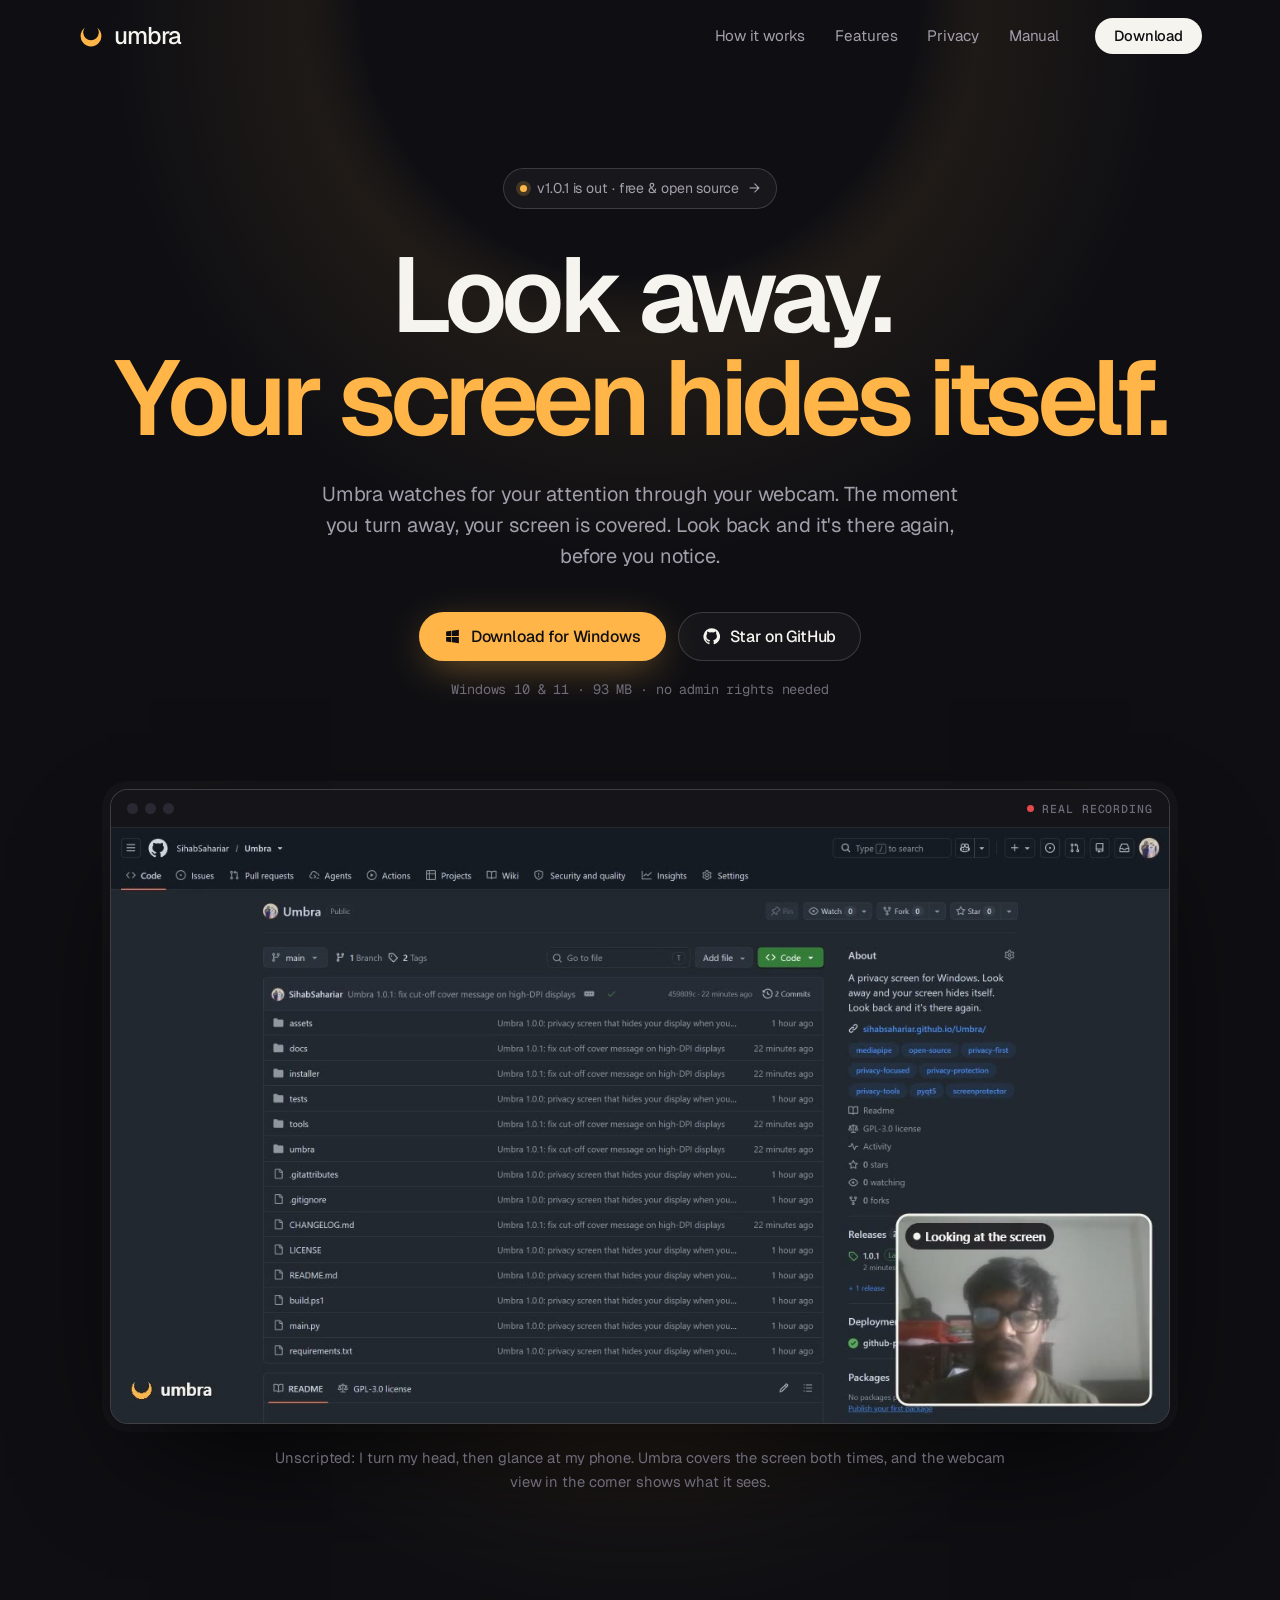
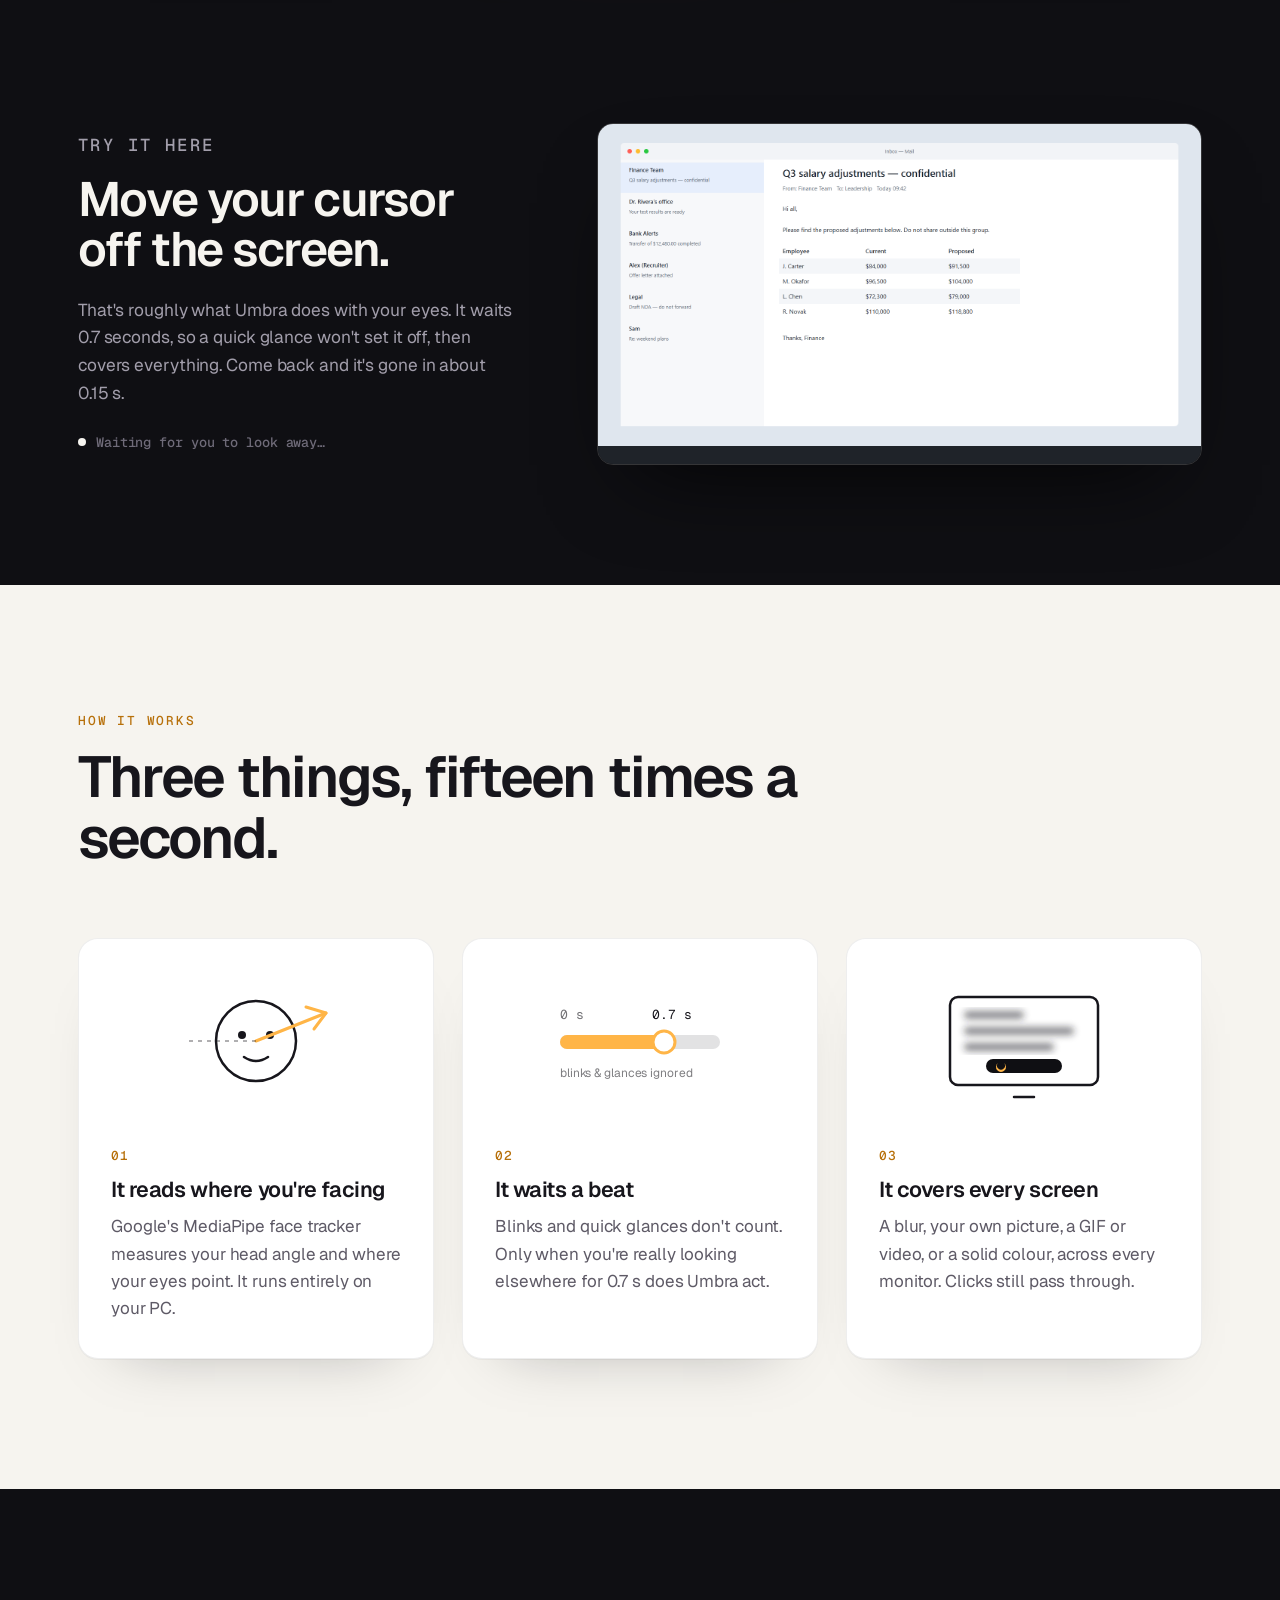
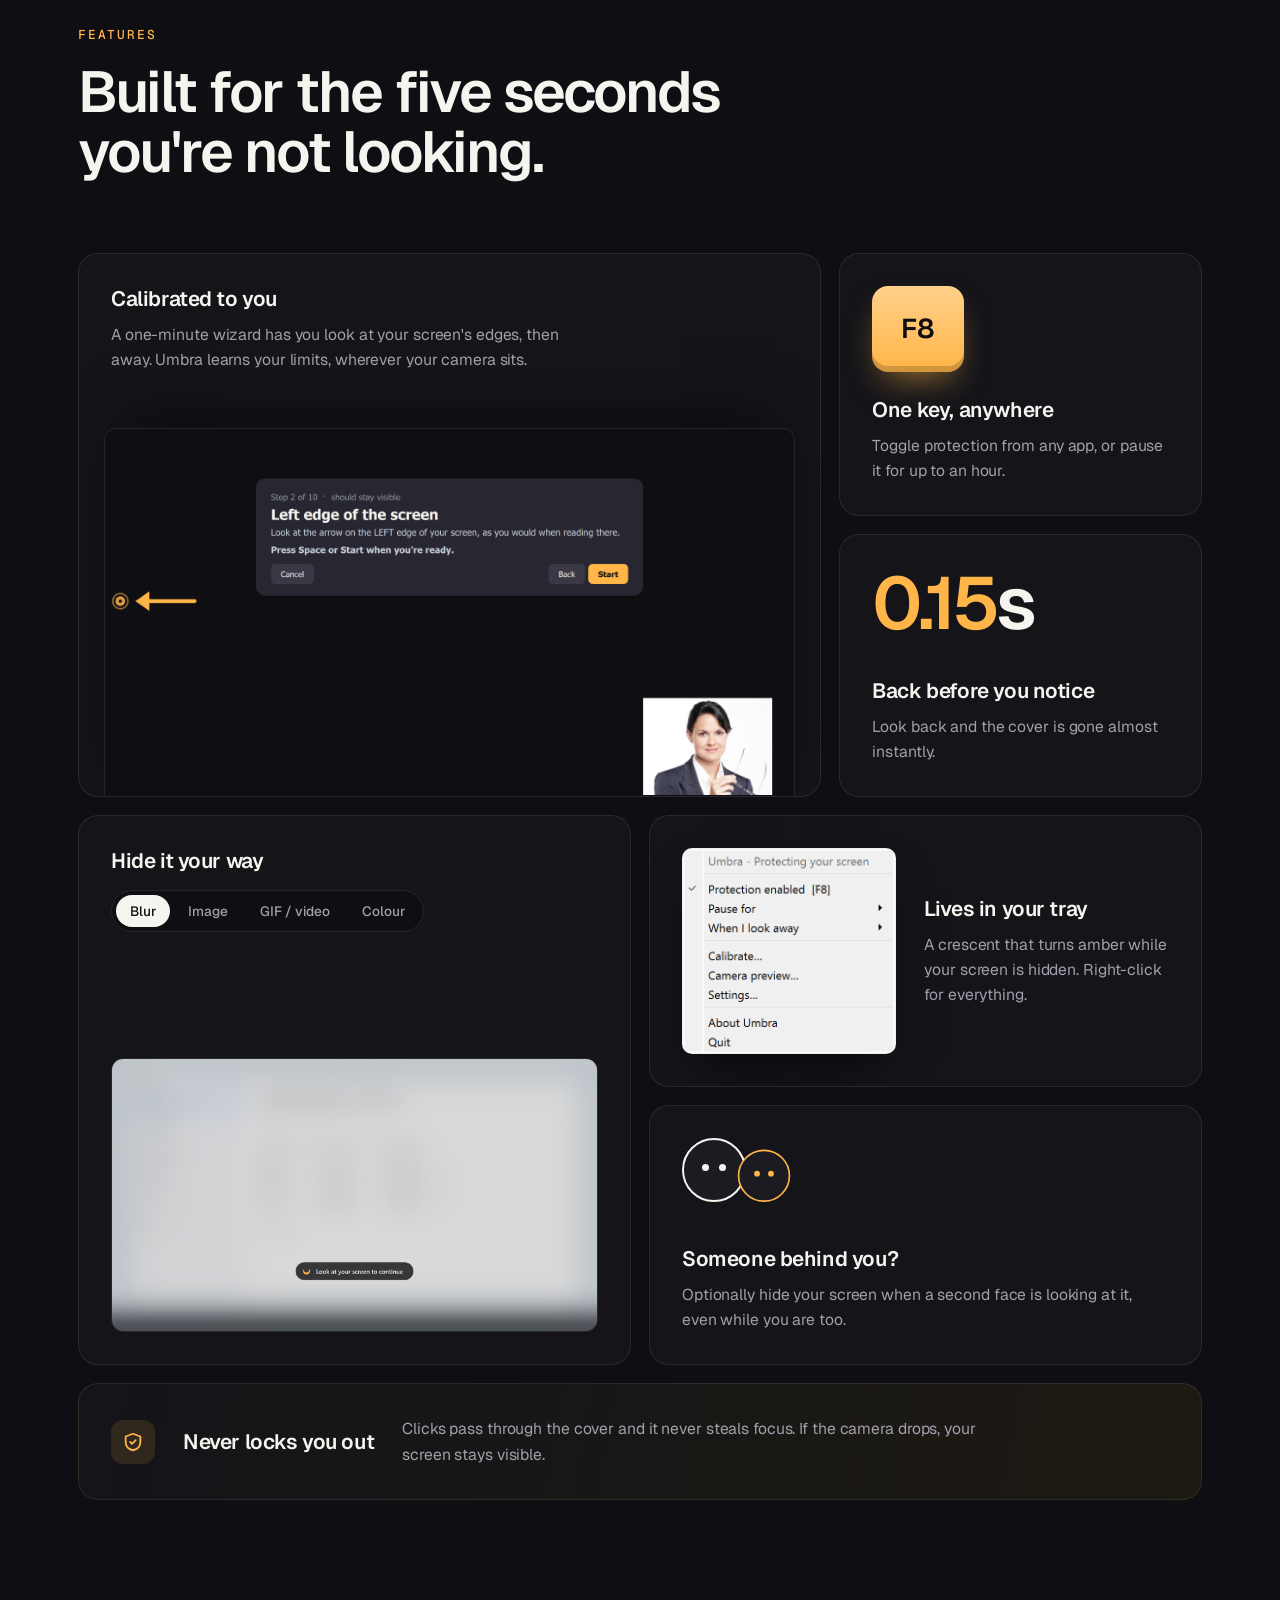
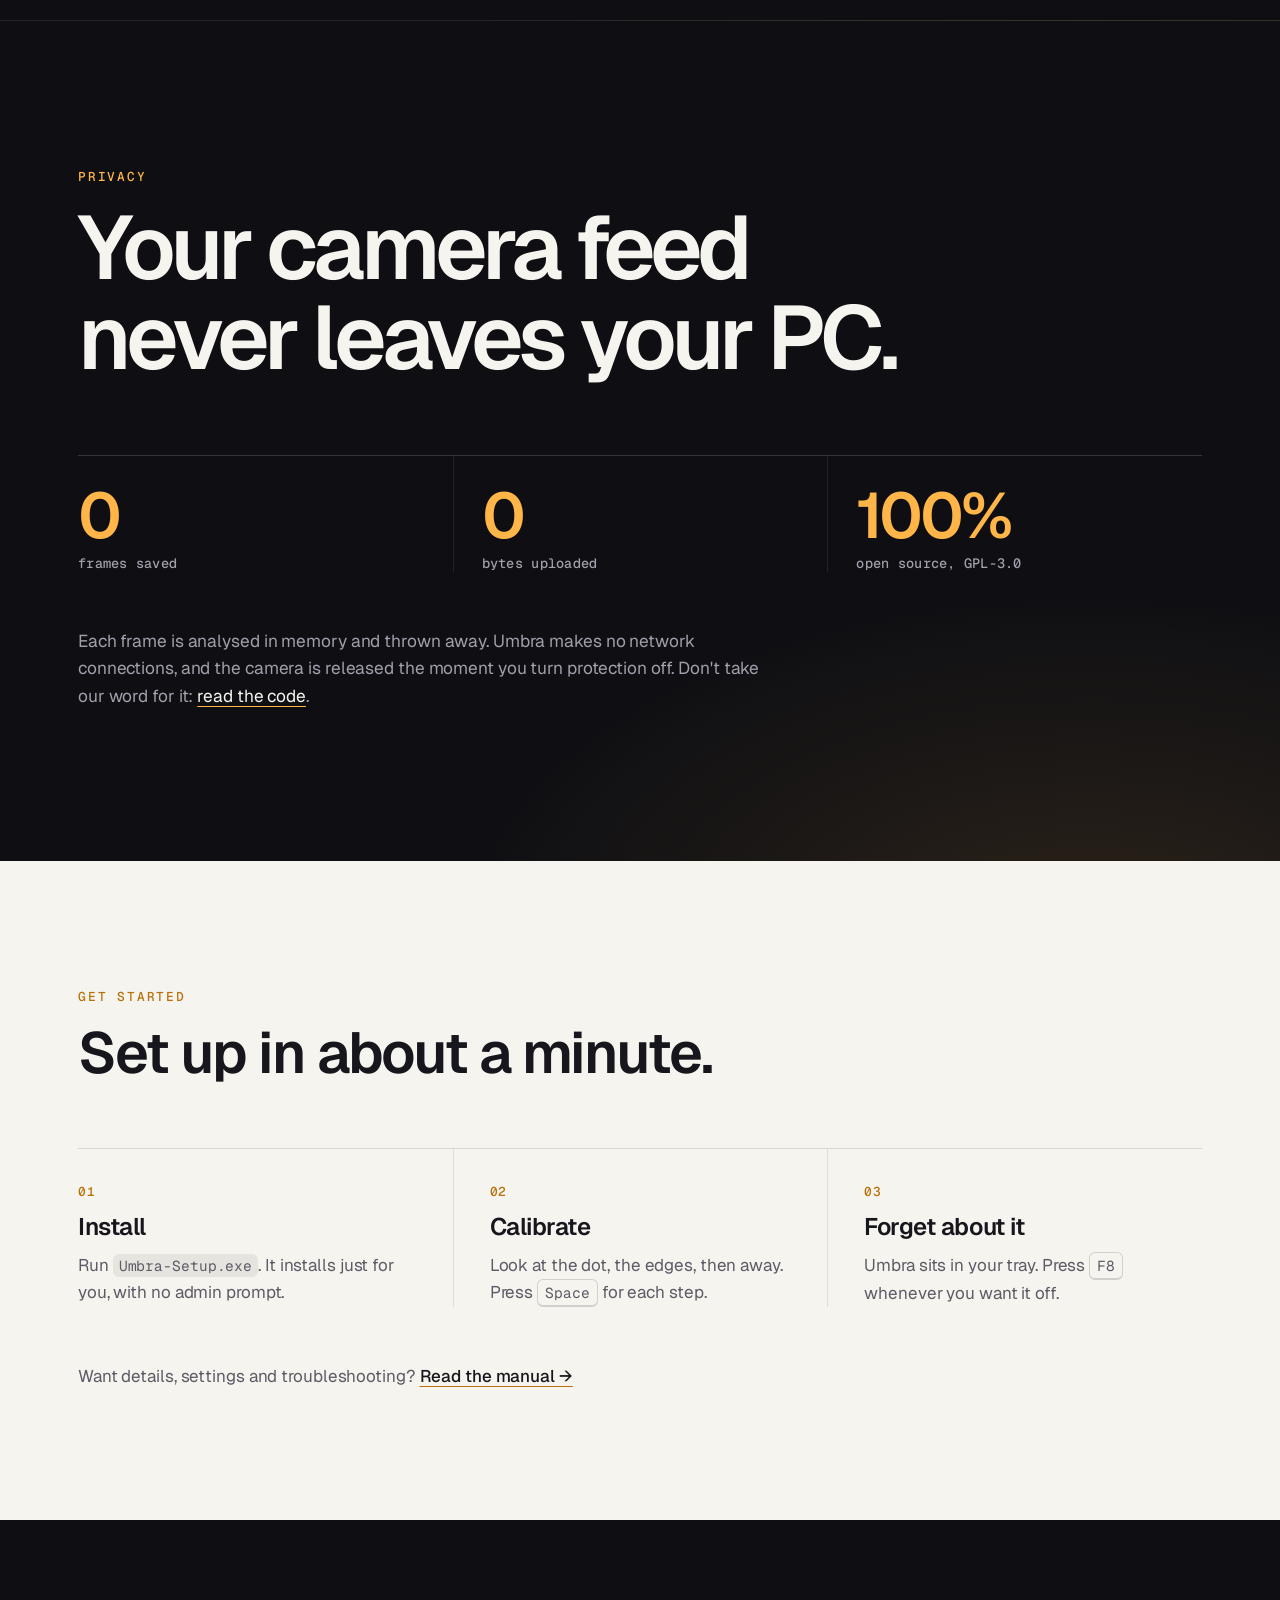
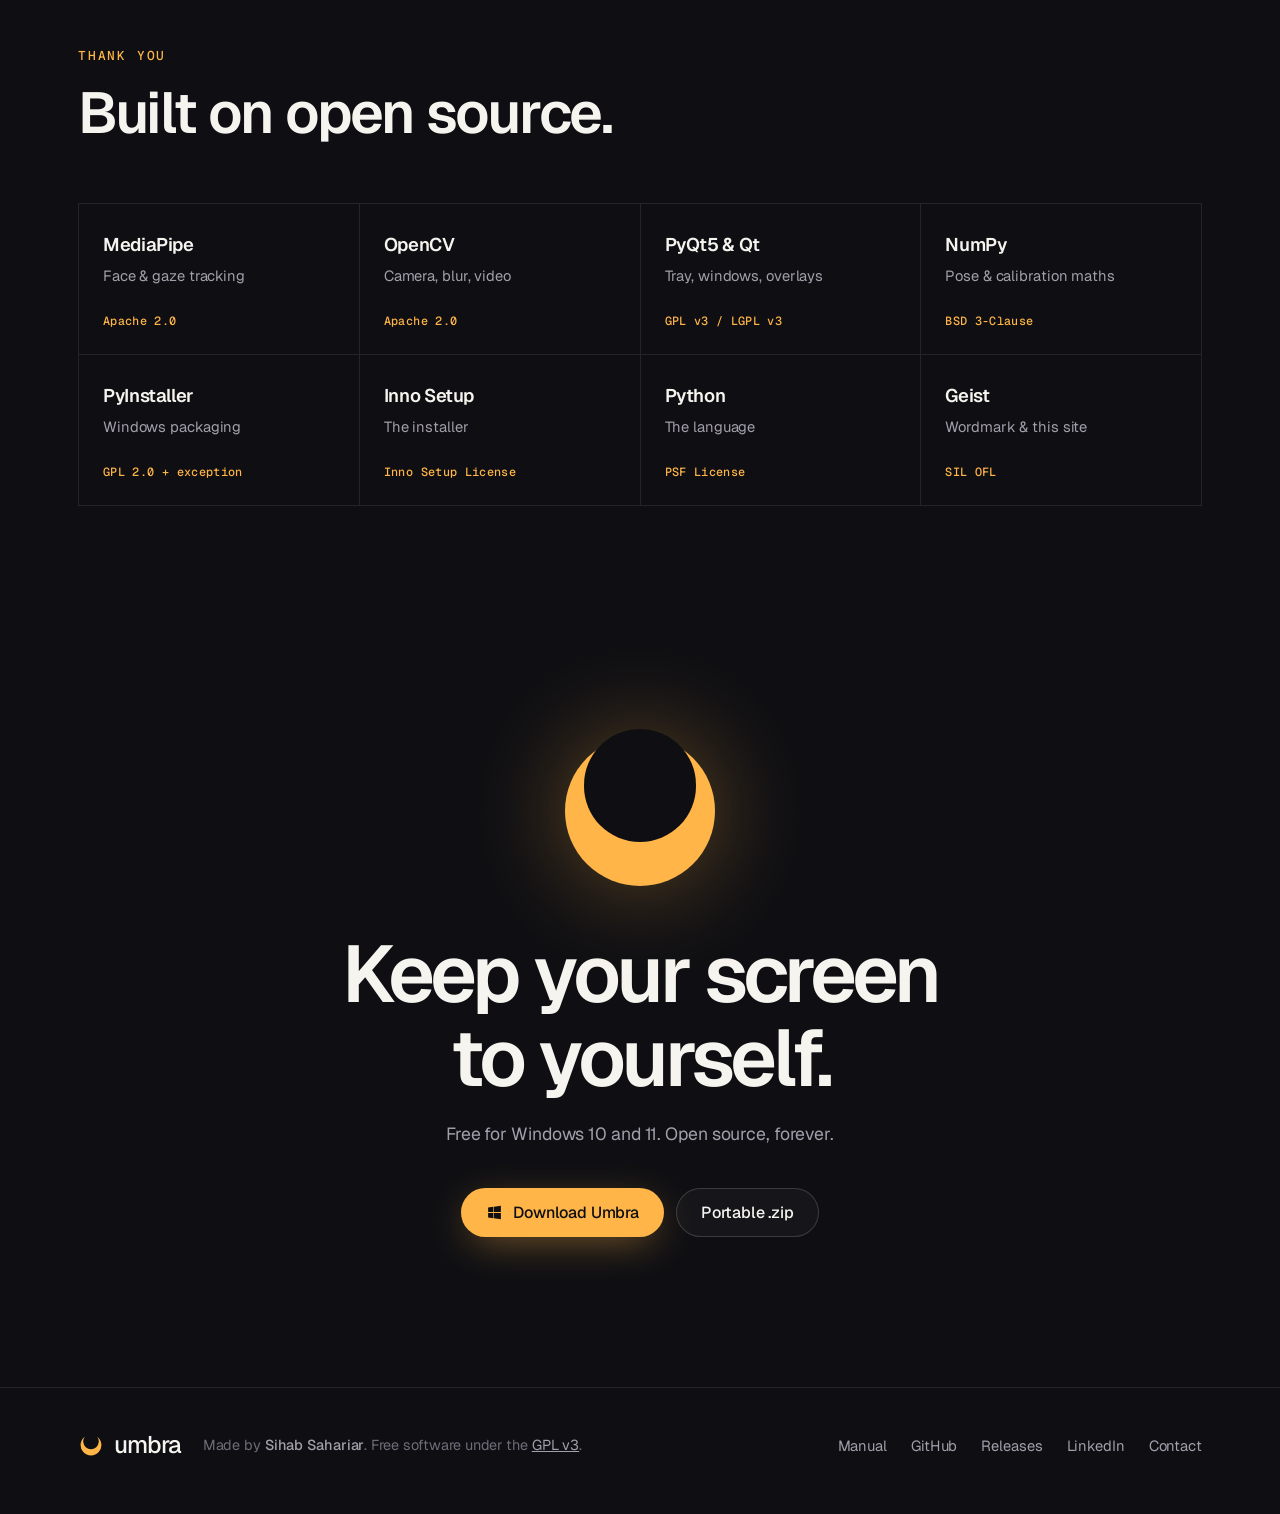
==== commit 64cdc077: "Redesign website: real demo video, interactive look-away demo, separate manual page" ====
--- a/docs/index.html
+++ b/docs/index.html
@@ -3,363 +3,282 @@
 <head>
   <meta charset="utf-8">
   <meta name="viewport" content="width=device-width, initial-scale=1">
-  <title>Umbra - Privacy screen for Windows</title>
-  <meta name="description" content="Umbra watches for your attention with your webcam and hides your screen the moment you look away. Free, private, runs entirely on your PC.">
+  <title>Umbra - Look away, your screen hides itself</title>
+  <meta name="description" content="Umbra is a free, open-source privacy screen for Windows. It uses your webcam to notice when you look away and instantly hides your screen. Nothing leaves your PC.">
   <meta name="theme-color" content="#0F0F13">
-  <meta property="og:title" content="Umbra - Privacy screen for Windows">
-  <meta property="og:description" content="Look away and your screen hides itself. Look back and it's there again.">
-  <meta property="og:image" content="assets/img/mode-blur.png">
+  <meta property="og:title" content="Umbra - Look away, your screen hides itself">
+  <meta property="og:description" content="A free, open-source privacy screen for Windows. Look away and your screen hides itself. Look back and it's there again.">
+  <meta property="og:image" content="https://sihabsahariar.github.io/Umbra/assets/video/poster.jpg">
+  <meta property="og:url" content="https://sihabsahariar.github.io/Umbra/">
   <meta property="og:type" content="website">
+  <meta name="twitter:card" content="summary_large_image">
   <link rel="icon" href="assets/brand/favicon.ico" sizes="any">
   <link rel="icon" href="assets/brand/favicon-32.png" type="image/png" sizes="32x32">
   <link rel="apple-touch-icon" href="assets/brand/app-icon-256.png">
   <link rel="preconnect" href="https://fonts.googleapis.com">
   <link rel="preconnect" href="https://fonts.gstatic.com" crossorigin>
-  <link href="https://fonts.googleapis.com/css2?family=Geist:wght@400;500;600&family=Geist+Mono:wght@400;500&display=swap" rel="stylesheet">
+  <link href="https://fonts.googleapis.com/css2?family=Geist:wght@300;400;500;600;700&family=Geist+Mono:wght@400;500&display=swap" rel="stylesheet">
   <link rel="stylesheet" href="style.css">
 </head>
 <body>
 
 <svg width="0" height="0" style="position:absolute" aria-hidden="true">
   <symbol id="mark" viewBox="0 0 100 100"><path d="M26 18A40 40 0 1 0 74 18A30 30 0 1 1 26 18Z"/></symbol>
+  <symbol id="win" viewBox="0 0 24 24"><path d="M3 5.1 10.4 4v7.2H3V5.1Zm8.3-1.2L21 2.5v8.7h-9.7V3.9ZM3 12.8h7.4V20L3 18.9v-6.1Zm8.3 0H21v8.7l-9.7-1.4v-7.3Z"/></symbol>
+  <symbol id="gh" viewBox="0 0 24 24"><path d="M12 .5a11.5 11.5 0 0 0-3.6 22.4c.6.1.8-.2.8-.6v-2c-3.2.7-3.9-1.5-3.9-1.5-.5-1.3-1.3-1.7-1.3-1.7-1-.7.1-.7.1-.7 1.2.1 1.8 1.2 1.8 1.2 1 1.8 2.8 1.3 3.5 1 .1-.8.4-1.3.7-1.6-2.6-.3-5.3-1.3-5.3-5.7 0-1.3.5-2.3 1.2-3.1-.1-.3-.5-1.5.1-3.1 0 0 1-.3 3.2 1.2a11 11 0 0 1 5.8 0c2.2-1.5 3.2-1.2 3.2-1.2.6 1.6.2 2.8.1 3.1.8.8 1.2 1.8 1.2 3.1 0 4.4-2.7 5.4-5.3 5.7.4.4.8 1.1.8 2.2v3.2c0 .4.2.7.8.6A11.5 11.5 0 0 0 12 .5Z"/></symbol>
 </svg>
 
-<header class="nav">
+<header class="nav" id="nav">
   <div class="wrap nav-inner">
-    <a class="brand" href="#top" aria-label="Umbra home">
-      <svg class="brand-mark"><use href="#mark"/></svg><span>umbra</span>
-    </a>
+    <a class="brand" href="#top" aria-label="Umbra home"><svg class="brand-mark"><use href="#mark"/></svg><span>umbra</span></a>
     <nav class="nav-links" aria-label="Sections">
+      <a href="#how">How it works</a>
       <a href="#features">Features</a>
-      <a href="#screenshots">Screenshots</a>
-      <a href="#manual">Manual</a>
-      <a href="#credits">Credits</a>
+      <a href="#privacy">Privacy</a>
+      <a href="manual.html">Manual</a>
     </nav>
-    <a class="btn btn-ghost btn-sm" href="https://github.com/SihabSahariar/Umbra">GitHub</a>
+    <a class="btn btn-light btn-sm nav-cta" href="https://github.com/SihabSahariar/Umbra/releases/latest/download/Umbra-Setup.exe">Download</a>
   </div>
 </header>
 
 <main id="top">
 
-  <!-- ============================================================ HERO -->
-  <section class="hero">
-    <div class="wrap hero-grid">
-      <div class="hero-copy">
-        <p class="eyebrow">Privacy screen for Windows</p>
-        <h1>Look away,<br>and your screen hides itself.</h1>
-        <p class="lede">Umbra uses your webcam to notice when you stop looking at your screen, then covers it until you look back. Nobody reading over your shoulder, no screen left open when you turn to talk to someone.</p>
-        <div class="cta">
-          <a class="btn btn-primary" href="https://github.com/SihabSahariar/Umbra/releases/latest/download/Umbra-Setup.exe">Download for Windows</a>
-          <a class="btn btn-ghost" href="#manual">Read the manual</a>
+<!-- ================================================================== HERO -->
+<section class="hero">
+  <div class="eclipse-bg" aria-hidden="true"></div>
+  <div class="wrap hero-inner">
+    <a class="chip" href="https://github.com/SihabSahariar/Umbra/releases/latest"><span class="chip-dot"></span>v1.0.1 is out · free &amp; open source <span aria-hidden="true">→</span></a>
+    <h1>Look away.<br><span class="hides">Your screen hides itself.</span></h1>
+    <p class="lede">Umbra watches for your attention through your webcam. The moment you turn away, your screen is covered. Look back and it's there again, before you notice.</p>
+    <div class="cta">
+      <a class="btn btn-amber" href="https://github.com/SihabSahariar/Umbra/releases/latest/download/Umbra-Setup.exe">
+        <svg class="ico"><use href="#win"/></svg>Download for Windows
+      </a>
+      <a class="btn btn-ghost" href="https://github.com/SihabSahariar/Umbra"><svg class="ico"><use href="#gh"/></svg>Star on GitHub</a>
+    </div>
+    <p class="meta">Windows 10 &amp; 11 · 93 MB · no admin rights needed</p>
+  </div>
+
+  <div class="wrap">
+    <figure class="stage">
+      <div class="stage-glow" aria-hidden="true"></div>
+      <div class="screen">
+        <div class="screen-bar"><span></span><span></span><span></span><em>Real recording</em></div>
+        <video id="demo" autoplay muted loop playsinline preload="metadata" poster="assets/video/poster.jpg"
+               aria-label="Screen recording: when the person on the webcam looks away, Umbra blurs the screen; when they look back, it clears.">
+          <source src="assets/video/umbra-demo.mp4" type="video/mp4">
+        </video>
+      </div>
+      <figcaption>Unscripted: I turn my head, then glance at my phone. Umbra covers the screen both times, and the webcam view in the corner shows what it sees.</figcaption>
+    </figure>
+  </div>
+</section>
+
+<!-- ================================================================== TRY IT -->
+<section class="try">
+  <div class="wrap try-grid">
+    <div class="try-copy">
+      <p class="kicker">Try it here</p>
+      <h2>Move your cursor off the screen.</h2>
+      <p>That's roughly what Umbra does with your eyes. It waits 0.7&nbsp;seconds, so a quick glance won't set it off, then covers everything. Come back and it's gone in about 0.15&nbsp;s.</p>
+      <p class="hint" id="try-hint">Waiting for you to look away…</p>
+    </div>
+    <div class="try-screen" id="try" tabindex="0" aria-label="Interactive demo: the screen blurs when your cursor leaves it">
+      <img src="assets/img/demo-desktop.png" alt="A mail app showing a confidential salary table" width="1600" height="900">
+      <div class="try-cover" aria-hidden="true">
+        <span class="try-pill"><svg class="brand-mark"><use href="#mark"/></svg>Look at your screen to continue</span>
+      </div>
+      <button class="try-touch" id="try-touch" type="button">Tap to look away</button>
+    </div>
+  </div>
+</section>
+
+<!-- ================================================================== HOW (light) -->
+<section class="how light" id="how">
+  <div class="wrap">
+    <p class="kicker">How it works</p>
+    <h2 class="split">Three things, fifteen times a second.</h2>
+    <div class="how-grid">
+      <article>
+        <svg class="how-art" viewBox="0 0 200 140" aria-hidden="true">
+          <circle cx="100" cy="68" r="40" fill="none" stroke="currentColor" stroke-width="2.5"/>
+          <circle cx="86" cy="62" r="4" fill="currentColor"/><circle cx="114" cy="62" r="4" fill="currentColor"/>
+          <path d="M88 84q12 8 24 0" fill="none" stroke="currentColor" stroke-width="2.5" stroke-linecap="round"/>
+          <path d="M100 68 170 40" stroke="#FFB547" stroke-width="3" stroke-linecap="round"/>
+          <path d="M150 34l20 6-12 16" fill="none" stroke="#FFB547" stroke-width="3" stroke-linecap="round" stroke-linejoin="round"/>
+          <path d="M100 68 30 68" stroke="currentColor" stroke-width="1.5" stroke-dasharray="4 5" opacity=".45"/>
+        </svg>
+        <span class="num">01</span>
+        <h3>It reads where you're facing</h3>
+        <p>Google's MediaPipe face tracker measures your head angle and where your eyes point. It runs entirely on your PC.</p>
+      </article>
+      <article>
+        <svg class="how-art" viewBox="0 0 200 140" aria-hidden="true">
+          <rect x="20" y="62" width="160" height="14" rx="7" fill="currentColor" opacity=".12"/>
+          <rect x="20" y="62" width="104" height="14" rx="7" fill="#FFB547"/>
+          <circle cx="124" cy="69" r="11" fill="#fff" stroke="#FFB547" stroke-width="3"/>
+          <text x="20" y="46" font-family="Geist Mono, monospace" font-size="13" fill="currentColor" opacity=".6">0 s</text>
+          <text x="112" y="46" font-family="Geist Mono, monospace" font-size="13" fill="currentColor">0.7 s</text>
+          <text x="20" y="104" font-family="Geist, sans-serif" font-size="12" fill="currentColor" opacity=".55">blinks &amp; glances ignored</text>
+        </svg>
+        <span class="num">02</span>
+        <h3>It waits a beat</h3>
+        <p>Blinks and quick glances don't count. Only when you're really looking elsewhere for 0.7&nbsp;s does Umbra act.</p>
+      </article>
+      <article>
+        <svg class="how-art" viewBox="0 0 200 140" aria-hidden="true">
+          <defs><filter id="bl"><feGaussianBlur stdDeviation="3.5"/></filter></defs>
+          <rect x="26" y="24" width="148" height="88" rx="8" fill="none" stroke="currentColor" stroke-width="2.5"/>
+          <g filter="url(#bl)" opacity=".5"><rect x="40" y="38" width="60" height="8" rx="4" fill="currentColor"/><rect x="40" y="54" width="110" height="8" rx="4" fill="currentColor"/><rect x="40" y="70" width="90" height="8" rx="4" fill="currentColor"/></g>
+          <rect x="62" y="86" width="76" height="14" rx="7" fill="#0F0F13"/>
+          <path d="M74 90a5 5 0 1 0 6 0a4 4 0 1 1-6 0Z" fill="#FFB547"/>
+          <path d="M90 124h20" stroke="currentColor" stroke-width="2.5" stroke-linecap="round"/>
+        </svg>
+        <span class="num">03</span>
+        <h3>It covers every screen</h3>
+        <p>A blur, your own picture, a GIF or video, or a solid colour, across every monitor. Clicks still pass through.</p>
+      </article>
+    </div>
+  </div>
+</section>
+
+<!-- ================================================================== FEATURES (bento) -->
+<section class="features" id="features">
+  <div class="wrap">
+    <p class="kicker">Features</p>
+    <h2 class="split">Built for the five seconds<br class="br-lg"> you're not looking.</h2>
+
+    <div class="bento">
+      <article class="tile t-cal">
+        <div class="tile-copy">
+          <h3>Calibrated to you</h3>
+          <p>A one-minute wizard has you look at your screen's edges, then away. Umbra learns your limits, wherever your camera sits.</p>
         </div>
-        <p class="fine">Free &amp; open source · Windows 10 &amp; 11 · Video never leaves your PC</p>
-      </div>
-
-      <figure class="compare" id="compare" aria-label="Before and after: drag to compare">
-        <img src="assets/img/mode-blur.png" alt="The same mail window hidden under Umbra's blur with the message 'Look at your screen to continue'" width="1600" height="900">
-        <div class="compare-top">
-          <img src="assets/img/demo-desktop.png" alt="A mail window showing a confidential salary table" width="1600" height="900">
+        <img src="assets/img/wizard-edge.png" alt="Calibration wizard asking you to look at the left edge of the screen" loading="lazy" width="1600" height="900">
+      </article>
+
+      <article class="tile t-key">
+        <div class="keycap" aria-hidden="true">F8</div>
+        <h3>One key, anywhere</h3>
+        <p>Toggle protection from any app, or pause it for up to an hour.</p>
+      </article>
+
+      <article class="tile t-stat">
+        <p class="stat"><span>0.15</span>s</p>
+        <h3>Back before you notice</h3>
+        <p>Look back and the cover is gone almost instantly.</p>
+      </article>
+
+      <article class="tile t-modes">
+        <div class="tile-copy">
+          <h3>Hide it your way</h3>
+          <div class="seg" role="tablist" aria-label="Cover styles">
+            <button role="tab" aria-selected="true" data-src="assets/img/mode-blur.png">Blur</button>
+            <button role="tab" aria-selected="false" data-src="assets/img/mode-image.png">Image</button>
+            <button role="tab" aria-selected="false" data-src="assets/img/mode-media.png">GIF / video</button>
+            <button role="tab" aria-selected="false" data-src="assets/img/mode-color.png">Colour</button>
+          </div>
         </div>
-        <div class="compare-handle" aria-hidden="true"><span></span></div>
-        <input class="compare-range" type="range" min="0" max="100" value="52" aria-label="Reveal: drag left to hide, right to show">
-        <figcaption><span>Looking at the screen</span><span>Looked away</span></figcaption>
-      </figure>
-    </div>
-  </section>
-
-  <!-- ============================================================ HOW -->
-  <section class="section how">
-    <div class="wrap">
-      <ol class="steps">
-        <li>
-          <span class="step-no">1</span>
-          <h3>Watches for attention</h3>
-          <p>MediaPipe face tracking measures where your head is turned and where your eyes are pointing, about 15 times a second.</p>
-        </li>
-        <li>
-          <span class="step-no">2</span>
-          <h3>Notices when you look away</h3>
-          <p>Turn your head, glance aside, look at your phone or leave your desk for more than 0.7 s and Umbra reacts. Blinks and quick glances don't count.</p>
-        </li>
-        <li>
-          <span class="step-no">3</span>
-          <h3>Covers every monitor</h3>
-          <p>A blur, your own image, a GIF or video, or a solid colour appears instantly. Look back and it disappears in about 0.15 s.</p>
-        </li>
-      </ol>
-    </div>
-  </section>
-
-  <!-- ============================================================ FEATURES -->
-  <section class="section" id="features">
-    <div class="wrap">
-      <h2>Features</h2>
-      <p class="section-lede">Built to stay out of your way until someone else is looking.</p>
-      <div class="features">
-        <article class="feature">
-          <h3>Personal calibration</h3>
-          <p>A guided 10-step wizard measures your screen edges and your look-away poses, then sets limits that fit you, your chair and where your camera sits.</p>
-        </article>
-        <article class="feature">
-          <h3>Four ways to hide</h3>
-          <p>Live blur of what's behind, a custom image, an animated GIF or looping muted video, or a solid colour, with an optional message on top.</p>
-        </article>
-        <article class="feature">
-          <h3>One key to toggle</h3>
-          <p>Press <kbd>F8</kbd> anywhere to switch protection on or off, or choose your own key combination. Pause for 5 minutes to an hour from the tray.</p>
-        </article>
-        <article class="feature">
-          <h3>Private by design</h3>
-          <p>Every frame is processed in memory on your PC. Nothing is recorded, saved or uploaded, and the camera is released when protection is off.</p>
-        </article>
-        <article class="feature">
-          <h3>Never locks you out</h3>
-          <p>The cover lets clicks pass through and never takes keyboard focus. If the camera disconnects, your screen stays visible and Umbra retries on its own.</p>
-        </article>
-        <article class="feature">
-          <h3>Shoulder-surfer mode</h3>
-          <p>Optionally hide the screen when a second person is looking at it, even while you're still looking yourself.</p>
-        </article>
-        <article class="feature">
-          <h3>Multi-monitor, high-DPI</h3>
-          <p>Covers every connected display and follows monitors as you plug them in or unplug them.</p>
-        </article>
-        <article class="feature">
-          <h3>Starts with Windows</h3>
-          <p>One checkbox adds Umbra to your sign-in. It sits quietly in the system tray with an icon that shows its state at a glance.</p>
-        </article>
-        <article class="feature">
-          <h3>Light on resources</h3>
-          <p>About 11 ms of CPU per analysed frame. Lower the analysis rate in Settings if you want to save even more.</p>
-        </article>
-      </div>
-    </div>
-  </section>
-
-  <!-- ============================================================ SCREENSHOTS -->
-  <section class="section alt" id="screenshots">
-    <div class="wrap">
-      <h2>Screenshots</h2>
-      <p class="section-lede">Choose what appears when you look away.</p>
-
-      <div class="modes" role="tablist" aria-label="Cover styles">
-        <button role="tab" aria-selected="true" data-src="assets/img/mode-blur.png" data-alt="Blur mode: the screen behind is heavily blurred">Blur</button>
-        <button role="tab" aria-selected="false" data-src="assets/img/mode-image.png" data-alt="Custom image mode showing a chosen picture">Custom image</button>
-        <button role="tab" aria-selected="false" data-src="assets/img/mode-media.png" data-alt="GIF or video mode playing a looping clip">GIF / video</button>
-        <button role="tab" aria-selected="false" data-src="assets/img/mode-color.png" data-alt="Solid colour mode">Solid colour</button>
-      </div>
-      <figure class="mode-view">
-        <img id="mode-img" src="assets/img/mode-blur.png" alt="Blur mode: the screen behind is heavily blurred" width="1600" height="900" loading="lazy">
-      </figure>
-
-      <h3 class="gallery-title">The app</h3>
-      <div class="gallery">
-        <a class="shot" href="assets/img/tray-menu.png"><img src="assets/img/tray-menu.png" alt="Tray menu" loading="lazy" width="442" height="426"><span>Tray menu</span></a>
-        <a class="shot" href="assets/img/wizard-centre.png"><img src="assets/img/wizard-centre.png" alt="Calibration wizard, centre step" loading="lazy" width="1600" height="900"><span>Calibration: centre</span></a>
-        <a class="shot" href="assets/img/wizard-edge.png"><img src="assets/img/wizard-edge.png" alt="Calibration wizard, screen edge step" loading="lazy" width="1600" height="900"><span>Calibration: screen edge</span></a>
-        <a class="shot" href="assets/img/wizard-away.png"><img src="assets/img/wizard-away.png" alt="Calibration wizard, look away step" loading="lazy" width="1600" height="900"><span>Calibration: look away</span></a>
-        <a class="shot" href="assets/img/wizard-summary.png"><img src="assets/img/wizard-summary.png" alt="Calibration summary with personal limits" loading="lazy" width="1600" height="900"><span>Calibration: your limits</span></a>
-        <a class="shot" href="assets/img/camera-preview.png"><img src="assets/img/camera-preview.png" alt="Camera preview with face tracking readout" loading="lazy" width="1440" height="1320"><span>Camera preview</span></a>
-        <a class="shot" href="assets/img/settings-general.png"><img src="assets/img/settings-general.png" alt="Settings, General tab" loading="lazy" width="1120" height="864"><span>Settings: General</span></a>
-        <a class="shot" href="assets/img/settings-detection.png"><img src="assets/img/settings-detection.png" alt="Settings, Detection tab" loading="lazy" width="1120" height="864"><span>Settings: Detection</span></a>
-        <a class="shot" href="assets/img/settings-appearance.png"><img src="assets/img/settings-appearance.png" alt="Settings, Appearance tab" loading="lazy" width="1120" height="864"><span>Settings: Appearance</span></a>
-        <a class="shot" href="assets/img/about.png"><img src="assets/img/about.png" alt="About window" loading="lazy" width="840" height="562"><span>About</span></a>
-      </div>
-      <p class="fine">Cover-style screenshots use a made-up demo inbox. The camera preview uses MediaPipe's public sample portrait.</p>
-    </div>
-  </section>
-
-  <!-- ============================================================ MANUAL -->
-  <section class="section" id="manual">
-    <div class="wrap manual">
-      <aside class="toc" aria-label="Manual contents">
-        <p class="toc-title">Manual</p>
-        <a href="#install">1. Install</a>
-        <a href="#calibrate">2. Calibrate</a>
-        <a href="#daily">3. Everyday use</a>
-        <a href="#tray">4. The tray icon</a>
-        <a href="#settings">5. Settings</a>
-        <a href="#troubleshooting">6. Troubleshooting</a>
-        <a href="#privacy">7. Privacy</a>
-      </aside>
-
-      <div class="manual-body">
-        <h2>How to use Umbra</h2>
-
-        <h3 id="install">1. Install</h3>
-        <ol>
-          <li>Download <a href="https://github.com/SihabSahariar/Umbra/releases/latest/download/Umbra-Setup.exe"><code>Umbra-Setup.exe</code></a> from the <a href="https://github.com/SihabSahariar/Umbra/releases/latest">latest release</a>.</li>
-          <li>Run it. If Windows SmartScreen warns about an unknown publisher, choose <em>More info → Run anyway</em>.</li>
-          <li>Follow the setup wizard. You can tick <em>Start Umbra when I sign in to Windows</em> and add a desktop shortcut.</li>
-          <li>Umbra appears as a crescent in the system tray (click the <kbd>^</kbd> arrow near the clock if you don't see it).</li>
-        </ol>
-        <p>You need Windows 10 or 11 and a webcam. Setup installs just for you by default, so no administrator rights are needed, and Umbra doesn't need an internet connection.</p>
-        <p><strong>Portable option:</strong> download <a href="https://github.com/SihabSahariar/Umbra/releases/latest/download/Umbra-win64.zip"><code>Umbra-win64.zip</code></a> instead, extract it anywhere and run <code>Umbra.exe</code>.</p>
-        <p><strong>Uninstall:</strong> go to <em>Windows Settings → Apps → Installed apps → Umbra → Uninstall</em>. You'll be asked whether to keep your settings.</p>
-
-        <h3 id="calibrate">2. Calibrate (first launch)</h3>
-        <p>The calibration wizard opens automatically the first time. It takes about a minute and makes detection fit you and your desk.</p>
-        <ol>
-          <li><strong>Centre and edges:</strong> look at the amber dot in the centre, then at the arrows on the left, right, top and bottom edges of your screen. Press <kbd>Space</kbd> to record each one.</li>
-          <li><strong>Look away:</strong> turn your head left, right, up and down, as you would when you're not using the screen. A beep marks the start and end of each recording, so you know when to look back.</li>
-          <li><strong>Eyes only:</strong> keep your head still and glance to the side past the screen.</li>
-          <li>Check your personal limits on the summary screen and click <strong>Save</strong>.</li>
-        </ol>
-        <figure class="inline-shot"><img src="assets/img/wizard-edge.png" alt="Calibration wizard asking you to look at the left edge of the screen" loading="lazy" width="1600" height="900"></figure>
-        <p>You can rerun it any time from the tray menu (<em>Calibrate…</em>). If you only moved your chair, <em>Camera preview → Re-centre</em> is quicker.</p>
-
-        <h3 id="daily">3. Everyday use</h3>
-        <ul>
-          <li>Work as normal. When you look away, the screen is covered; look back and it's revealed.</li>
-          <li>Press <kbd>F8</kbd> to turn protection on or off from any app.</li>
-          <li>Need a break from it? Right-click the tray icon → <em>Pause for</em> → 5, 15, 30 or 60 minutes.</li>
-          <li>Switch the cover style from the tray: <em>When I look away</em> → Blur, Custom image, GIF / video or Solid colour.</li>
-        </ul>
-
-        <h3 id="tray">4. The tray icon</h3>
-        <figure class="inline-shot narrow"><img src="assets/img/tray-states.png" alt="Tray icon states on dark and light taskbars: protecting, screen hidden, paused, camera problem" loading="lazy" width="600" height="220"></figure>
-        <table>
-          <thead><tr><th>Icon</th><th>Meaning</th></tr></thead>
-          <tbody>
-            <tr><td>Crescent</td><td>Protecting: you're looking at the screen.</td></tr>
-            <tr><td>Amber crescent</td><td>Screen is hidden right now.</td></tr>
-            <tr><td>Faded crescent</td><td>Paused or turned off.</td></tr>
-            <tr><td>Crescent with red dot</td><td>Camera problem. Hover for details. Your screen stays visible.</td></tr>
-          </tbody>
-        </table>
-        <p>Right-click for the menu. Double-click to open Settings. The icon switches between light and dark to match your taskbar.</p>
-
-        <h3 id="settings">5. Settings</h3>
-        <p>Open from the tray: <em>Settings…</em></p>
-        <table>
-          <thead><tr><th>Tab</th><th>Setting</th><th>What it does</th></tr></thead>
-          <tbody>
-            <tr><td rowspan="4">General</td><td>Protect my screen</td><td>Master on/off switch.</td></tr>
-            <tr><td>Start with Windows</td><td>Launch Umbra silently when you sign in.</td></tr>
-            <tr><td>Hotkey</td><td>Click the box and press any key combination. Default <kbd>F8</kbd>.</td></tr>
-            <tr><td>Camera</td><td><code>0</code> is your default webcam; try 1, 2… for external cameras.</td></tr>
-            <tr><td rowspan="6">Detection</td><td>Left / right, up, down</td><td>How far you can turn before the screen hides. Calibration sets these for you.</td></tr>
-            <tr><td>Eye tracking</td><td>Also react to sideways glances while your head stays still.</td></tr>
-            <tr><td>Blur after</td><td>How long you must look away (default 700 ms).</td></tr>
-            <tr><td>Unblur after</td><td>How quickly it comes back (default 150 ms).</td></tr>
-            <tr><td>Nobody in front</td><td>Hide the screen when you leave your desk.</td></tr>
-            <tr><td>Someone else looking</td><td>Hide when a second person faces the screen.</td></tr>
-            <tr><td rowspan="4">Appearance</td><td>When I look away show</td><td>Blur, custom image, GIF / video, or solid colour.</td></tr>
-            <tr><td>Blur strength, Live blur</td><td>How strong the blur is, and whether it keeps updating.</td></tr>
-            <tr><td>Darken, Message</td><td>Dim the cover and show text such as "Look at your screen to continue".</td></tr>
-            <tr><td>Test overlay</td><td>Shows your cover for 3 seconds so you can check it.</td></tr>
-          </tbody>
-        </table>
-
-        <h3 id="troubleshooting">6. Troubleshooting</h3>
-        <details>
-          <summary>The screen hides while I'm still reading it</summary>
-          <p>Run <em>Calibrate…</em> again and look at the actual edges of your screen during the edge steps. You can also raise the angles or the <em>Blur after</em> delay in Settings → Detection. If it happens when glancing at the keyboard, raise <em>Look down</em>.</p>
-        </details>
-        <details>
-          <summary>It doesn't hide when I look away</summary>
-          <p>Open <em>Camera preview…</em> and turn your head: the readout shows FOCUSED or AWAY and why. Lower the angles, or rerun calibration and turn further during the look-away steps.</p>
-        </details>
-        <details>
-          <summary>"Camera is unavailable"</summary>
-          <p>Another app (Teams, Zoom, the Camera app) may be using the webcam, or camera access may be off in <em>Windows Settings → Privacy &amp; security → Camera</em>. For an external webcam, try camera 1 or 2 in Settings → General. Umbra retries every few seconds.</p>
-        </details>
-        <details>
-          <summary>The hotkey doesn't work</summary>
-          <p>Another program may already use that key. Umbra tells you when it can't register one. Pick a different combination in Settings → General.</p>
-        </details>
-        <details>
-          <summary>Detection is poor in the dark</summary>
-          <p>The face tracker needs to see your face. Add some light in front of you rather than behind you.</p>
-        </details>
-        <details>
-          <summary>Does it work with games or full-screen video?</summary>
-          <p>Borderless-windowed apps and ordinary windows are covered. Exclusive-fullscreen games draw above everything and can't be covered.</p>
-        </details>
-
-        <h3 id="privacy">7. Privacy</h3>
-        <p>Umbra processes each camera frame in memory to measure head and eye direction, then throws it away. It never records, saves or uploads video or images, and it doesn't connect to the internet except once, to download the face model if it's missing. When protection is off, the camera is released. Settings live in <code>%APPDATA%\Umbra\settings.json</code>.</p>
-      </div>
-    </div>
-  </section>
-
-  <!-- ============================================================ CREDITS -->
-  <section class="section alt" id="credits">
-    <div class="wrap">
-      <h2>Built on open source</h2>
-      <p class="section-lede">Umbra stands on the work of these projects. Thank you to everyone who builds and maintains them.</p>
-      <div class="credits">
-        <a class="credit" href="https://ai.google.dev/edge/mediapipe">
-          <h3>MediaPipe</h3>
-          <p>Google's on-device face landmarker powers the head-pose and eye-gaze tracking.</p>
-          <span class="license">Apache 2.0</span>
-        </a>
-        <a class="credit" href="https://opencv.org">
-          <h3>OpenCV</h3>
-          <p>Camera capture, image processing, the blur itself and video playback.</p>
-          <span class="license">Apache 2.0</span>
-        </a>
-        <a class="credit" href="https://www.riverbankcomputing.com/software/pyqt/">
-          <h3>PyQt5 &amp; Qt</h3>
-          <p>The tray icon, windows, overlays, settings and every pixel of the interface.</p>
-          <span class="license">GPL v3 / LGPL v3</span>
-        </a>
-        <a class="credit" href="https://numpy.org">
-          <h3>NumPy</h3>
-          <p>The maths behind pose estimation, calibration and image buffers.</p>
-          <span class="license">BSD 3-Clause</span>
-        </a>
-        <a class="credit" href="https://pyinstaller.org">
-          <h3>PyInstaller</h3>
-          <p>Packages Umbra into a standalone Windows app.</p>
-          <span class="license">GPL 2.0 with bootloader exception</span>
-        </a>
-        <a class="credit" href="https://www.python.org">
-          <h3>Python</h3>
-          <p>The language Umbra is written in.</p>
-          <span class="license">PSF License</span>
-        </a>
-        <a class="credit" href="https://vercel.com/font">
-          <h3>Geist</h3>
-          <p>The typeface of the Umbra wordmark and this site, by Vercel.</p>
-          <span class="license">SIL Open Font License</span>
-        </a>
-      </div>
-    </div>
-  </section>
-
-  <!-- ============================================================ DOWNLOAD -->
-  <section class="section download">
-    <div class="wrap download-inner">
-      <img src="assets/brand/app-icon-256.png" alt="" width="96" height="96">
-      <div>
-        <h2>Keep your screen to yourself.</h2>
-        <p>Free for Windows 10 and 11.</p>
-      </div>
-      <a class="btn btn-primary" href="https://github.com/SihabSahariar/Umbra/releases/latest/download/Umbra-Setup.exe">Download Umbra</a>
-    </div>
-  </section>
+        <img id="mode-img" src="assets/img/mode-blur.png" alt="Cover style preview" loading="lazy" width="1600" height="900">
+      </article>
+
+      <article class="tile t-tray">
+        <img src="assets/img/tray-menu.png" alt="Umbra's tray menu" loading="lazy" width="442" height="426">
+        <div class="tile-copy">
+          <h3>Lives in your tray</h3>
+          <p>A crescent that turns amber while your screen is hidden. Right-click for everything.</p>
+        </div>
+      </article>
+
+      <article class="tile t-eyes">
+        <div class="faces" aria-hidden="true"><span class="f1"></span><span class="f2"></span></div>
+        <h3>Someone behind you?</h3>
+        <p>Optionally hide your screen when a second face is looking at it, even while you are too.</p>
+      </article>
+
+      <article class="tile t-safe">
+        <h3>Never locks you out</h3>
+        <p>Clicks pass through the cover and it never steals focus. If the camera drops, your screen stays visible.</p>
+      </article>
+    </div>
+  </div>
+</section>
+
+<!-- ================================================================== PRIVACY -->
+<section class="privacy" id="privacy">
+  <div class="wrap">
+    <p class="kicker">Privacy</p>
+    <h2 class="big">Your camera feed<br class="br-lg"> never leaves your PC.</h2>
+    <div class="facts">
+      <div><span class="fact-n">0</span><span class="fact-l">frames saved</span></div>
+      <div><span class="fact-n">0</span><span class="fact-l">bytes uploaded</span></div>
+      <div><span class="fact-n">100%</span><span class="fact-l">open source, GPL-3.0</span></div>
+    </div>
+    <p class="privacy-note">Each frame is analysed in memory and thrown away. Umbra makes no network connections, and the camera is released the moment you turn protection off. Don't take our word for it: <a href="https://github.com/SihabSahariar/Umbra">read the code</a>.</p>
+  </div>
+</section>
+
+<!-- ================================================================== START -->
+<section class="start light">
+  <div class="wrap">
+    <p class="kicker">Get started</p>
+    <h2 class="split">Set up in about a minute.</h2>
+    <ol class="start-steps">
+      <li><span class="num">01</span><h3>Install</h3><p>Run <code>Umbra-Setup.exe</code>. It installs just for you, with no admin prompt.</p></li>
+      <li><span class="num">02</span><h3>Calibrate</h3><p>Look at the dot, the edges, then away. Press <kbd>Space</kbd> for each step.</p></li>
+      <li><span class="num">03</span><h3>Forget about it</h3><p>Umbra sits in your tray. Press <kbd>F8</kbd> whenever you want it off.</p></li>
+    </ol>
+    <p class="start-more">Want details, settings and troubleshooting? <a href="manual.html">Read the manual →</a></p>
+  </div>
+</section>
+
+<!-- ================================================================== CREDITS -->
+<section class="credits">
+  <div class="wrap">
+    <p class="kicker">Thank you</p>
+    <h2 class="split">Built on open source.</h2>
+    <ul class="credit-list">
+      <li><a href="https://ai.google.dev/edge/mediapipe"><strong>MediaPipe</strong><span>Face &amp; gaze tracking</span><em>Apache 2.0</em></a></li>
+      <li><a href="https://opencv.org"><strong>OpenCV</strong><span>Camera, blur, video</span><em>Apache 2.0</em></a></li>
+      <li><a href="https://www.riverbankcomputing.com/software/pyqt/"><strong>PyQt5 &amp; Qt</strong><span>Tray, windows, overlays</span><em>GPL v3 / LGPL v3</em></a></li>
+      <li><a href="https://numpy.org"><strong>NumPy</strong><span>Pose &amp; calibration maths</span><em>BSD 3-Clause</em></a></li>
+      <li><a href="https://pyinstaller.org"><strong>PyInstaller</strong><span>Windows packaging</span><em>GPL 2.0 + exception</em></a></li>
+      <li><a href="https://jrsoftware.org/isinfo.php"><strong>Inno Setup</strong><span>The installer</span><em>Inno Setup License</em></a></li>
+      <li><a href="https://www.python.org"><strong>Python</strong><span>The language</span><em>PSF License</em></a></li>
+      <li><a href="https://vercel.com/font"><strong>Geist</strong><span>Wordmark &amp; this site</span><em>SIL OFL</em></a></li>
+    </ul>
+  </div>
+</section>
+
+<!-- ================================================================== FINAL CTA -->
+<section class="final">
+  <div class="wrap final-inner">
+    <div class="moon" aria-hidden="true"><span></span></div>
+    <h2>Keep your screen<br class="br-lg"> to yourself.</h2>
+    <p>Free for Windows 10 and 11. Open source, forever.</p>
+    <div class="cta">
+      <a class="btn btn-amber" href="https://github.com/SihabSahariar/Umbra/releases/latest/download/Umbra-Setup.exe"><svg class="ico"><use href="#win"/></svg>Download Umbra</a>
+      <a class="btn btn-ghost" href="https://github.com/SihabSahariar/Umbra/releases/latest/download/Umbra-win64.zip">Portable .zip</a>
+    </div>
+  </div>
+</section>
 </main>
 
 <footer class="footer">
   <div class="wrap footer-inner">
-    <div>
+    <div class="footer-brand">
       <a class="brand" href="#top"><svg class="brand-mark"><use href="#mark"/></svg><span>umbra</span></a>
-      <p>Made by <strong>Sihab Sahariar</strong> · Free software under the <a href="https://github.com/SihabSahariar/Umbra/blob/main/LICENSE">GPL v3</a></p>
-    </div>
-    <div class="footer-links">
-      <a href="mailto:sihabhabsahariarcse@gmail.com">sihabhabsahariarcse@gmail.com</a>
+      <p>Made by <strong>Sihab Sahariar</strong>. Free software under the <a href="https://github.com/SihabSahariar/Umbra/blob/main/LICENSE">GPL v3</a>.</p>
+    </div>
+    <nav class="footer-links" aria-label="Footer">
+      <a href="manual.html">Manual</a>
+      <a href="https://github.com/SihabSahariar/Umbra">GitHub</a>
+      <a href="https://github.com/SihabSahariar/Umbra/releases">Releases</a>
       <a href="https://www.linkedin.com/in/sihabsahariar/">LinkedIn</a>
-      <a href="https://github.com/SihabSahariar/Umbra">Source on GitHub</a>
-    </div>
+      <a href="mailto:sihabhabsahariarcse@gmail.com">Contact</a>
+    </nav>
   </div>
 </footer>
-
-<dialog class="lightbox" id="lightbox" aria-label="Screenshot">
-  <form method="dialog"><button class="lightbox-close" aria-label="Close">×</button></form>
-  <img alt="">
-  <p class="lightbox-caption"></p>
-</dialog>
 
 <script src="site.js"></script>
 </body>
--- a/docs/style.css
+++ b/docs/style.css
@@ -1,223 +1,343 @@
-/* Umbra site - brand: Amber #FFB547, Ink #0F0F13, Ink 2 #2A2833, Paper #F6F4EF, Geist */
+/* Umbra - site styles. Brand: Amber #FFB547 · Ink #0F0F13 · Ink 2 #2A2833 · Paper #F6F4EF · Geist */
 :root {
   --amber: #FFB547;
-  --amber-2: #ffc46e;
+  --amber-hi: #FFC977;
   --ink: #0F0F13;
-  --ink-1: #16161c;
-  --ink-2: #2A2833;
-  --line: #2c2a35;
+  --ink-1: #141419;
+  --ink-2: #1C1B22;
+  --ink-3: #2A2833;
+  --line: rgba(246, 244, 239, .09);
+  --line-2: rgba(246, 244, 239, .16);
   --paper: #F6F4EF;
-  --muted: #a7a3b0;
-  --dim: #7d7988;
-  --radius: 14px;
-  --wrap: 1160px;
+  --paper-2: #ECE9E2;
+  --text: #F6F4EF;
+  --muted: #A29EAB;
+  --dim: #6F6B79;
+  --ink-text: #17161C;
+  --ink-muted: #5E5A66;
+  --r: 20px;
+  --wrap: 1180px;
   --font: "Geist", ui-sans-serif, system-ui, -apple-system, "Segoe UI", sans-serif;
   --mono: "Geist Mono", ui-monospace, "Cascadia Code", Consolas, monospace;
+  --ease: cubic-bezier(.2, .7, .2, 1);
   color-scheme: dark;
 }
 
-* { box-sizing: border-box; }
-html { scroll-behavior: smooth; scroll-padding-top: 76px; }
+*, *::before, *::after { box-sizing: border-box; }
+html { scroll-behavior: smooth; scroll-padding-top: 80px; -webkit-text-size-adjust: 100%; }
 body {
-  margin: 0;
-  background: var(--ink);
-  color: var(--paper);
-  font: 400 17px/1.6 var(--font);
-  -webkit-font-smoothing: antialiased;
-  text-rendering: optimizeLegibility;
-}
-img { max-width: 100%; height: auto; display: block; }
-a { color: var(--amber); text-decoration-thickness: 1px; text-underline-offset: 3px; }
-a:hover { color: var(--amber-2); }
-h1, h2, h3 { line-height: 1.15; letter-spacing: -0.03em; font-weight: 600; margin: 0 0 .5em; }
-h1 { font-size: clamp(2.3rem, 5.2vw, 4rem); letter-spacing: -0.045em; }
-h2 { font-size: clamp(1.8rem, 3.4vw, 2.6rem); }
-h3 { font-size: 1.2rem; letter-spacing: -0.015em; }
-p { margin: 0 0 1em; }
-code, kbd { font-family: var(--mono); font-size: .86em; }
-code { background: var(--ink-2); padding: .12em .4em; border-radius: 6px; }
-kbd {
-  display: inline-block; padding: .05em .5em; border-radius: 6px;
-  background: var(--ink-2); border: 1px solid #3d3a48; border-bottom-width: 2px; color: var(--paper);
-}
-:focus-visible { outline: 2px solid var(--amber); outline-offset: 3px; border-radius: 6px; }
-
-.wrap { max-width: var(--wrap); margin: 0 auto; padding: 0 24px; }
-.section { padding: 96px 0; }
-.section.alt { background: var(--ink-1); border-block: 1px solid var(--line); }
-.section-lede { color: var(--muted); font-size: 1.1rem; max-width: 60ch; margin-bottom: 40px; }
-.eyebrow { color: var(--amber); font-weight: 500; letter-spacing: .02em; margin-bottom: 18px; }
-.fine { color: var(--dim); font-size: .9rem; }
-
-/* ---------------------------------------------------------------- buttons */
+  margin: 0; background: var(--ink); color: var(--text);
+  font: 400 17px/1.6 var(--font); letter-spacing: -0.006em;
+  -webkit-font-smoothing: antialiased; -moz-osx-font-smoothing: grayscale;
+  overflow-x: hidden;
+}
+img, video { max-width: 100%; height: auto; display: block; }
+a { color: inherit; }
+h1, h2, h3 { margin: 0; font-weight: 600; letter-spacing: -0.035em; line-height: 1.05; }
+h3 { font-size: 1.15rem; letter-spacing: -0.02em; line-height: 1.25; }
+p { margin: 0; }
+code, kbd { font-family: var(--mono); font-size: .85em; }
+code { background: rgba(127, 127, 127, .14); padding: .12em .42em; border-radius: 6px; }
+kbd { display: inline-block; padding: .05em .5em; border-radius: 6px; border: 1px solid var(--line-2); border-bottom-width: 2px; }
+::selection { background: var(--amber); color: var(--ink); }
+:focus-visible { outline: 2px solid var(--amber); outline-offset: 3px; border-radius: 8px; }
+
+.wrap { max-width: var(--wrap); margin: 0 auto; padding: 0 28px; }
+.kicker { font: 500 .8rem/1 var(--mono); letter-spacing: .14em; text-transform: uppercase; color: var(--amber); margin-bottom: 20px; }
+.light .kicker { color: #B7700A; }
+h2.split { font-size: clamp(2.1rem, 4.6vw, 3.6rem); max-width: 18ch; }
+
+/* ------------------------------------------------------------------ buttons */
 .btn {
-  display: inline-flex; align-items: center; justify-content: center; gap: 8px;
-  padding: 13px 22px; border-radius: 10px; font-weight: 500; text-decoration: none;
-  border: 1px solid transparent; transition: background .15s, border-color .15s, transform .15s;
-}
-.btn:hover { transform: translateY(-1px); }
-.btn-primary { background: var(--amber); color: var(--ink); }
-.btn-primary:hover { background: var(--amber-2); color: var(--ink); }
-.btn-ghost { border-color: #3d3a48; color: var(--paper); }
-.btn-ghost:hover { border-color: var(--amber); color: var(--paper); }
-.btn-sm { padding: 8px 14px; font-size: .92rem; }
-
-/* ---------------------------------------------------------------- nav */
-.nav {
-  position: sticky; top: 0; z-index: 20;
-  background: rgba(15, 15, 19, .82); backdrop-filter: blur(12px); -webkit-backdrop-filter: blur(12px);
-  border-bottom: 1px solid var(--line);
-}
-.nav-inner { display: flex; align-items: center; gap: 28px; height: 64px; }
-.brand { display: inline-flex; align-items: center; gap: 10px; color: var(--paper); text-decoration: none; }
-.brand:hover { color: var(--paper); }
-.brand span { font-weight: 500; font-size: 1.45rem; letter-spacing: -0.045em; }
-.brand-mark { width: 26px; height: 26px; fill: var(--amber); }
-.nav-links { display: flex; gap: 24px; margin-left: auto; }
-.nav-links a { color: var(--muted); text-decoration: none; font-size: .95rem; }
-.nav-links a:hover { color: var(--paper); }
-
-/* ---------------------------------------------------------------- hero */
-.hero { padding: 72px 0 88px; overflow: hidden;
-  background: radial-gradient(900px 480px at 85% 10%, rgba(255, 181, 71, .13), transparent 60%); }
-.hero-grid { display: grid; grid-template-columns: 1fr 1.25fr; gap: 56px; align-items: center; }
-.lede { color: var(--muted); font-size: 1.18rem; max-width: 46ch; }
-.cta { display: flex; flex-wrap: wrap; gap: 12px; margin: 30px 0 18px; }
-
-.compare {
-  position: relative; margin: 0; border-radius: var(--radius); overflow: hidden;
-  border: 1px solid var(--line); box-shadow: 0 30px 80px -30px rgba(0, 0, 0, .8), 0 0 0 1px rgba(255,255,255,.02);
-  aspect-ratio: 16 / 9; --pos: 52%;
-}
-.compare > img, .compare-top img { width: 100%; height: 100%; object-fit: cover; }
-.compare-top { position: absolute; inset: 0; clip-path: inset(0 calc(100% - var(--pos)) 0 0); }
-.compare-handle { position: absolute; top: 0; bottom: 0; left: var(--pos); width: 2px; background: var(--amber);
-  transform: translateX(-1px); pointer-events: none; }
-.compare-handle span { position: absolute; top: 50%; left: 50%; width: 38px; height: 38px; border-radius: 50%;
-  transform: translate(-50%, -50%); background: var(--amber); box-shadow: 0 4px 16px rgba(0,0,0,.4); }
-.compare-handle span::before, .compare-handle span::after { content: ""; position: absolute; top: 50%; width: 0; height: 0;
-  border: 6px solid transparent; transform: translateY(-50%); }
-.compare-handle span::before { left: 5px; border-right-color: var(--ink); }
-.compare-handle span::after { right: 5px; border-left-color: var(--ink); }
-.compare-range { position: absolute; inset: 0; width: 100%; height: 100%; opacity: 0; cursor: ew-resize; margin: 0; }
-.compare figcaption { position: absolute; left: 0; right: 0; bottom: 0; display: flex; justify-content: space-between;
-  padding: 10px 14px; font-size: .8rem; color: var(--paper); pointer-events: none;
-  background: linear-gradient(transparent, rgba(0,0,0,.55)); }
-
-/* ---------------------------------------------------------------- how it works */
-.how { padding: 64px 0; border-block: 1px solid var(--line); background: var(--ink-1); }
-.steps { list-style: none; margin: 0; padding: 0; display: grid; grid-template-columns: repeat(3, 1fr); gap: 36px; }
-.steps p { color: var(--muted); margin: 0; }
-.step-no { display: inline-grid; place-items: center; width: 34px; height: 34px; border-radius: 50%;
-  border: 1px solid var(--amber); color: var(--amber); font-weight: 500; margin-bottom: 16px; font-size: .95rem; }
-
-/* ---------------------------------------------------------------- features */
-.features { display: grid; grid-template-columns: repeat(3, 1fr); gap: 18px; }
-.feature { background: var(--ink-1); border: 1px solid var(--line); border-radius: var(--radius); padding: 26px; }
-.feature p { color: var(--muted); margin: 0; font-size: .98rem; }
-.feature h3::before { content: ""; display: block; width: 22px; height: 3px; border-radius: 2px;
-  background: var(--amber); margin-bottom: 16px; }
-
-/* ---------------------------------------------------------------- screenshots */
-.modes { display: inline-flex; flex-wrap: wrap; gap: 6px; padding: 5px; border-radius: 12px;
-  background: var(--ink); border: 1px solid var(--line); margin-bottom: 18px; }
-.modes button { font: 500 .95rem var(--font); color: var(--muted); background: none; border: 0; padding: 9px 16px;
-  border-radius: 8px; cursor: pointer; }
-.modes button:hover { color: var(--paper); }
-.modes button[aria-selected="true"] { background: var(--amber); color: var(--ink); }
-.mode-view { margin: 0 0 64px; border-radius: var(--radius); overflow: hidden; border: 1px solid var(--line); }
-.gallery-title { margin-bottom: 20px; }
-.gallery { display: grid; grid-template-columns: repeat(auto-fill, minmax(250px, 1fr)); gap: 18px; margin-bottom: 20px; }
-.shot { display: flex; flex-direction: column; text-decoration: none; color: var(--paper);
-  background: var(--ink); border: 1px solid var(--line); border-radius: var(--radius); overflow: hidden;
-  transition: border-color .15s, transform .15s; }
-.shot:hover { border-color: #4a4757; color: var(--paper); transform: translateY(-2px); }
-.shot img { aspect-ratio: 16 / 10; object-fit: cover; object-position: top center; background: #1c1b22; }
-.shot span { padding: 12px 16px; font-size: .92rem; border-top: 1px solid var(--line); }
-
-/* ---------------------------------------------------------------- manual */
-.manual { display: grid; grid-template-columns: 220px 1fr; gap: 56px; align-items: start; }
-.toc { position: sticky; top: 96px; display: flex; flex-direction: column; gap: 4px;
-  border-left: 1px solid var(--line); padding-left: 18px; }
-.toc-title { color: var(--dim); font-size: .8rem; text-transform: uppercase; letter-spacing: .12em; margin-bottom: 8px; }
-.toc a { color: var(--muted); text-decoration: none; padding: 4px 0; font-size: .95rem; }
-.toc a:hover, .toc a.active { color: var(--amber); }
-.manual-body { max-width: 780px; }
-.manual-body h3 { font-size: 1.45rem; margin-top: 56px; padding-top: 4px; }
-.manual-body h3:first-of-type { margin-top: 28px; }
-.manual-body ol, .manual-body ul { padding-left: 1.3em; margin: 0 0 1em; }
-.manual-body li { margin-bottom: .55em; color: #dcd8d1; }
-.manual-body li::marker { color: var(--amber); }
-.inline-shot { margin: 24px 0; border-radius: 12px; overflow: hidden; border: 1px solid var(--line); }
-.inline-shot.narrow { max-width: 600px; }
-table { width: 100%; border-collapse: collapse; margin: 16px 0 24px; font-size: .95rem; }
-th, td { text-align: left; padding: 11px 14px; border-bottom: 1px solid var(--line); vertical-align: top; }
-th { color: var(--dim); font-weight: 500; font-size: .82rem; text-transform: uppercase; letter-spacing: .08em; }
-td { color: #dcd8d1; }
-td[rowspan] { color: var(--paper); font-weight: 500; }
-details { border: 1px solid var(--line); border-radius: 12px; padding: 0 18px; margin-bottom: 10px; background: var(--ink-1); }
-details[open] { padding-bottom: 6px; }
-summary { cursor: pointer; padding: 15px 0; font-weight: 500; list-style: none; display: flex; justify-content: space-between; gap: 16px; }
-summary::-webkit-details-marker { display: none; }
-summary::after { content: "+"; color: var(--amber); font-size: 1.3rem; line-height: 1; }
-details[open] summary::after { content: "−"; }
-details p { color: var(--muted); }
-
-/* ---------------------------------------------------------------- credits */
-.credits { display: grid; grid-template-columns: repeat(auto-fill, minmax(250px, 1fr)); gap: 18px; }
-.credit { display: flex; flex-direction: column; background: var(--ink); border: 1px solid var(--line);
-  border-radius: var(--radius); padding: 24px; text-decoration: none; color: var(--paper); transition: border-color .15s; }
-.credit:hover { border-color: var(--amber); color: var(--paper); }
-.credit p { color: var(--muted); font-size: .95rem; flex: 1; }
-.license { align-self: flex-start; font: 500 .78rem var(--mono); color: var(--amber);
-  border: 1px solid rgba(255, 181, 71, .35); border-radius: 999px; padding: 3px 10px; }
-
-/* ---------------------------------------------------------------- download + footer */
-.download { background: radial-gradient(700px 300px at 50% 0%, rgba(255, 181, 71, .12), transparent 70%); }
-.download-inner { display: flex; align-items: center; gap: 28px; }
-.download-inner img { border-radius: 22px; }
-.download-inner h2 { margin-bottom: 4px; }
-.download-inner p { color: var(--muted); margin: 0; }
-.download-inner .btn { margin-left: auto; }
-.footer { border-top: 1px solid var(--line); padding: 36px 0 44px; }
-.footer-inner { display: flex; justify-content: space-between; align-items: flex-start; gap: 24px; flex-wrap: wrap; }
-.footer p { color: var(--dim); margin: 10px 0 0; font-size: .92rem; }
-.footer p strong { color: var(--paper); font-weight: 500; }
-.footer-links { display: flex; flex-wrap: wrap; gap: 20px; }
-.footer-links a { color: var(--muted); text-decoration: none; font-size: .95rem; overflow-wrap: anywhere; }
+  display: inline-flex; align-items: center; gap: 10px; padding: 15px 24px; border-radius: 999px;
+  font: 500 1rem/1 var(--font); text-decoration: none; letter-spacing: -0.01em; white-space: nowrap;
+  border: 1px solid transparent; transition: transform .25s var(--ease), background .2s, border-color .2s, box-shadow .25s;
+}
+.btn:hover { transform: translateY(-2px); }
+.btn .ico { width: 17px; height: 17px; fill: currentColor; }
+.btn-amber { background: var(--amber); color: var(--ink); box-shadow: 0 10px 40px -10px rgba(255, 181, 71, .55); }
+.btn-amber:hover { background: var(--amber-hi); box-shadow: 0 14px 50px -10px rgba(255, 181, 71, .7); }
+.btn-ghost { border-color: var(--line-2); color: var(--text); background: rgba(246, 244, 239, .03); }
+.btn-ghost:hover { border-color: rgba(246, 244, 239, .35); background: rgba(246, 244, 239, .06); }
+.btn-light { background: var(--paper); color: var(--ink); }
+.btn-light:hover { background: #fff; }
+.btn-sm { padding: 10px 18px; font-size: .92rem; }
+
+/* ------------------------------------------------------------------ nav */
+.nav { position: fixed; inset: 0 0 auto; z-index: 50; transition: background .3s, border-color .3s, backdrop-filter .3s; border-bottom: 1px solid transparent; }
+.nav.scrolled { background: rgba(15, 15, 19, .72); backdrop-filter: blur(16px) saturate(140%); -webkit-backdrop-filter: blur(16px) saturate(140%); border-bottom-color: var(--line); }
+.nav-inner { display: flex; align-items: center; gap: 36px; height: 72px; }
+.brand { display: inline-flex; align-items: center; gap: 10px; text-decoration: none; color: var(--text); }
+.brand span { font-weight: 500; font-size: 1.5rem; letter-spacing: -0.045em; line-height: 1; }
+.brand-mark { width: 26px; height: 26px; fill: var(--amber); flex: none; }
+.nav-links { display: flex; gap: 30px; margin-left: auto; }
+.nav-links a { color: var(--muted); text-decoration: none; font-size: .95rem; transition: color .2s; }
+.nav-links a:hover { color: var(--text); }
+
+/* ------------------------------------------------------------------ hero */
+.hero { position: relative; padding: 168px 0 110px; overflow: hidden; isolation: isolate; }
+.eclipse-bg {
+  position: absolute; z-index: -1; left: 50%; top: -520px; width: 1100px; height: 1100px; transform: translateX(-50%);
+  border-radius: 50%;
+  background: radial-gradient(circle at 50% 50%, rgba(255, 181, 71, .22), rgba(255, 181, 71, .06) 45%, transparent 68%);
+}
+.eclipse-bg::after { /* the dark body passing in front */
+  content: ""; position: absolute; left: 50%; top: 16%; width: 62%; height: 62%; transform: translateX(-50%);
+  border-radius: 50%; background: radial-gradient(circle, var(--ink) 58%, transparent 71%);
+}
+.hero-inner { text-align: center; display: flex; flex-direction: column; align-items: center; }
+.chip {
+  display: inline-flex; align-items: center; gap: 10px; padding: 8px 16px; border-radius: 999px; margin-bottom: 34px;
+  border: 1px solid var(--line-2); background: rgba(246, 244, 239, .04); color: var(--muted);
+  font-size: .88rem; text-decoration: none; transition: border-color .2s, color .2s;
+}
+.chip:hover { border-color: rgba(255, 181, 71, .5); color: var(--text); }
+.chip-dot { width: 7px; height: 7px; border-radius: 50%; background: var(--amber); box-shadow: 0 0 0 4px rgba(255, 181, 71, .18); }
+.hero h1 { font-size: clamp(3rem, 8.4vw, 6.6rem); letter-spacing: -0.055em; line-height: .98; font-weight: 600; }
+.hides { display: inline-block; color: var(--amber); animation: hide 7s var(--ease) infinite; }
+@keyframes hide {
+  0%, 38%, 100% { filter: blur(0); opacity: 1; }
+  48%, 66% { filter: blur(14px); opacity: .55; }
+  72% { filter: blur(0); opacity: 1; }
+}
+.lede { max-width: 40rem; margin: 30px auto 0; color: var(--muted); font-size: clamp(1.05rem, 1.6vw, 1.25rem); line-height: 1.55; }
+.cta { display: flex; flex-wrap: wrap; gap: 12px; justify-content: center; margin-top: 40px; }
+.meta { margin-top: 18px; color: var(--dim); font-size: .85rem; font-family: var(--mono); letter-spacing: -.01em; }
+
+.stage { position: relative; margin: 88px auto 0; max-width: 1060px; }
+.stage-glow { position: absolute; inset: 8% 6% -4%; z-index: -1; filter: blur(80px); opacity: .5;
+  background: radial-gradient(60% 60% at 50% 60%, rgba(255, 181, 71, .45), transparent 70%); }
+.screen {
+  border-radius: 18px; overflow: hidden; background: var(--ink-2);
+  border: 1px solid var(--line-2);
+  box-shadow: 0 50px 120px -40px rgba(0, 0, 0, .9), 0 0 0 8px rgba(246, 244, 239, .025);
+}
+.screen-bar { display: flex; align-items: center; gap: 7px; height: 38px; padding: 0 16px; border-bottom: 1px solid var(--line); background: var(--ink-1); }
+.screen-bar span { width: 11px; height: 11px; border-radius: 50%; background: var(--ink-3); }
+.screen-bar em { margin-left: auto; font: 500 .72rem/1 var(--mono); font-style: normal; color: var(--dim); letter-spacing: .08em; text-transform: uppercase; }
+.screen-bar em::before { content: ""; display: inline-block; width: 7px; height: 7px; border-radius: 50%; background: #E5484D; margin-right: 8px; vertical-align: 1px; animation: rec 1.6s ease-in-out infinite; }
+@keyframes rec { 50% { opacity: .25; } }
+.screen video { width: 100%; aspect-ratio: 16 / 9; object-fit: cover; background: var(--ink); }
+.stage figcaption { text-align: center; color: var(--dim); font-size: .92rem; margin: 22px auto 0; max-width: 46rem; }
+
+/* ------------------------------------------------------------------ try it */
+.try { padding: 120px 0; }
+.try-grid { display: grid; grid-template-columns: .85fr 1.15fr; gap: 72px; align-items: center; }
+.try-copy h2 { font-size: clamp(2rem, 3.8vw, 3rem); margin-bottom: 22px; max-width: 13ch; }
+.try-copy p { color: var(--muted); font-size: 1.08rem; max-width: 30rem; }
+.hint { margin-top: 26px !important; font: 500 .85rem var(--mono) !important; color: var(--dim) !important; display: flex; align-items: center; gap: 10px; }
+.hint::before { content: ""; width: 8px; height: 8px; border-radius: 50%; background: var(--paper); transition: background .3s; }
+.hint.away { color: var(--amber) !important; }
+.hint.away::before { background: var(--amber); box-shadow: 0 0 0 4px rgba(255, 181, 71, .2); }
+.try-screen { position: relative; border-radius: 16px; overflow: hidden; border: 1px solid var(--line-2); cursor: default;
+  box-shadow: 0 40px 90px -40px rgba(0, 0, 0, .85); }
+.try-screen img { transition: filter .35s var(--ease), transform .6s var(--ease); }
+.try-cover { position: absolute; inset: 0; display: grid; place-items: end center; padding-bottom: 12%;
+  background: rgba(15, 15, 19, .12); opacity: 0; transition: opacity .3s var(--ease); pointer-events: none; }
+.try-pill { display: inline-flex; align-items: center; gap: 10px; padding: 11px 20px; border-radius: 999px;
+  background: rgba(15, 15, 19, .82); color: var(--paper); font-size: .95rem; backdrop-filter: blur(6px); }
+.try-pill .brand-mark { width: 18px; height: 18px; }
+.try-screen.away img { filter: blur(18px) saturate(.9); transform: scale(1.04); }
+.try-screen.away .try-cover { opacity: 1; }
+.try-touch { display: none; position: absolute; top: 12px; right: 12px; padding: 8px 14px; border-radius: 999px; border: 0;
+  background: rgba(15, 15, 19, .8); color: var(--paper); font: 500 .8rem var(--font); cursor: pointer; }
+
+/* ------------------------------------------------------------------ light sections */
+.light { background: var(--paper); color: var(--ink-text); }
+.light code, .light kbd { border-color: rgba(0, 0, 0, .15); }
+.how { padding: 130px 0; }
+.how-grid { display: grid; grid-template-columns: repeat(3, 1fr); gap: 28px; margin-top: 70px; }
+.how-grid article { background: #fff; border-radius: var(--r); padding: 34px 32px 36px; border: 1px solid rgba(15, 15, 19, .07);
+  box-shadow: 0 1px 0 rgba(15, 15, 19, .04), 0 30px 60px -45px rgba(15, 15, 19, .35); }
+.how-art { width: 100%; height: 140px; color: var(--ink-text); margin-bottom: 26px; }
+.num { display: block; font: 500 .8rem var(--mono); color: #B7700A; margin-bottom: 12px; letter-spacing: .06em; }
+.how-grid h3 { font-size: 1.35rem; margin-bottom: 10px; }
+.how-grid p { color: var(--ink-muted); }
+
+/* ------------------------------------------------------------------ bento */
+.features { padding: 140px 0 120px; }
+.bento { display: grid; grid-template-columns: repeat(6, 1fr); gap: 18px; margin-top: 70px; }
+.tile { position: relative; overflow: hidden; border-radius: var(--r); background: var(--ink-1); border: 1px solid var(--line);
+  padding: 32px; display: flex; flex-direction: column; gap: 10px; min-height: 260px;
+  transition: border-color .3s, transform .4s var(--ease); }
+.tile:hover { border-color: var(--line-2); }
+.tile h3 { font-size: 1.3rem; }
+.tile p { color: var(--muted); font-size: .98rem; }
+.tile-copy { display: flex; flex-direction: column; gap: 10px; position: relative; z-index: 1; }
+.tile img { border-radius: 12px; border: 1px solid var(--line); }
+
+.t-cal { grid-column: span 4; grid-row: span 2; }
+.t-cal .tile-copy { max-width: 30rem; }
+.t-cal img { margin-top: auto; transform: translateY(12%) scale(1.02); transform-origin: top; box-shadow: 0 -20px 60px -20px rgba(0,0,0,.6); }
+.t-key, .t-stat { grid-column: span 2; }
+.keycap { width: 92px; height: 86px; border-radius: 16px; display: grid; place-items: center; margin-bottom: auto;
+  font: 600 1.7rem var(--font); color: var(--ink);
+  background: linear-gradient(180deg, #FFD08A, var(--amber)); box-shadow: inset 0 -6px 0 rgba(0, 0, 0, .18), 0 16px 34px -12px rgba(255, 181, 71, .6); }
+.tile .stat { font-size: 4.6rem; font-weight: 600; letter-spacing: -0.06em; line-height: 1; margin-bottom: auto !important; color: var(--text) !important; }
+.stat span { color: var(--amber); }
+.t-modes { grid-column: span 3; grid-row: span 2; }
+.t-modes img { margin-top: auto; }
+.seg { display: inline-flex; flex-wrap: wrap; gap: 4px; padding: 4px; border-radius: 999px; background: var(--ink); border: 1px solid var(--line); align-self: flex-start; margin-top: 6px; }
+.seg button { font: 500 .85rem var(--font); color: var(--muted); background: none; border: 0; padding: 7px 14px; border-radius: 999px; cursor: pointer; transition: background .2s, color .2s; }
+.seg button:hover { color: var(--text); }
+.seg button[aria-selected="true"] { background: var(--paper); color: var(--ink); }
+.t-tray { grid-column: span 3; flex-direction: row; align-items: center; gap: 28px; }
+.t-tray img { width: 44%; flex: none; border: 0; border-radius: 10px; box-shadow: 0 24px 50px -20px rgba(0,0,0,.7); }
+.t-eyes { grid-column: span 3; }
+.faces { display: flex; margin-bottom: auto; }
+.faces span { width: 64px; height: 64px; border-radius: 50%; border: 2px solid var(--paper); position: relative; background: var(--ink-2); }
+.faces span::before, .faces span::after { content: ""; position: absolute; top: 24px; width: 7px; height: 7px; border-radius: 50%; background: currentColor; color: var(--paper); }
+.faces span::before { left: 18px; } .faces span::after { right: 18px; }
+.faces .f2 { margin-left: -14px; border-color: var(--amber); color: var(--amber); transform: scale(.82); transform-origin: bottom; }
+.faces .f2::before, .faces .f2::after { background: var(--amber); }
+.t-safe { grid-column: span 6; min-height: 0; display: grid; grid-template-columns: auto auto 1fr; align-items: center; column-gap: 28px;
+  background: linear-gradient(100deg, var(--ink-1), #1d1a12); }
+.t-safe p { max-width: 36rem; }
+.t-safe::before { content: ""; width: 44px; height: 44px; border-radius: 12px;
+  margin-bottom: 0;
+  background: rgba(255, 181, 71, .12) url("data:image/svg+xml,%3Csvg xmlns='http://www.w3.org/2000/svg' viewBox='0 0 24 24' fill='none' stroke='%23FFB547' stroke-width='2' stroke-linecap='round' stroke-linejoin='round'%3E%3Cpath d='M12 3 4 6v6c0 5 3.5 8 8 9 4.5-1 8-4 8-9V6l-8-3Z'/%3E%3Cpath d='m9 12 2 2 4-4'/%3E%3C/svg%3E") center / 22px no-repeat; }
+
+/* ------------------------------------------------------------------ privacy */
+.privacy { padding: 150px 0; position: relative; overflow: hidden;
+  background: radial-gradient(900px 500px at 85% 110%, rgba(255, 181, 71, .12), transparent 70%), var(--ink); border-top: 1px solid var(--line); }
+.privacy h2.big { font-size: clamp(2.6rem, 7vw, 5.6rem); letter-spacing: -0.055em; line-height: 1; }
+.facts { display: grid; grid-template-columns: repeat(3, 1fr); margin-top: 72px; border-top: 1px solid var(--line-2); }
+.facts > div { padding: 28px 28px 0 0; display: flex; flex-direction: column; gap: 6px; }
+.facts > div + div { padding-left: 28px; border-left: 1px solid var(--line); }
+.fact-n { font-size: clamp(2.6rem, 5vw, 4rem); font-weight: 600; letter-spacing: -0.05em; line-height: 1; color: var(--amber); }
+.fact-l { font: 500 .85rem var(--mono); color: var(--muted); letter-spacing: .02em; }
+.privacy-note { margin-top: 56px; max-width: 44rem; color: var(--muted); font-size: 1.08rem; }
+.privacy-note a { color: var(--text); text-decoration-color: var(--amber); text-underline-offset: 4px; }
+
+/* ------------------------------------------------------------------ get started */
+.start { padding: 130px 0; }
+.start-steps { list-style: none; margin: 64px 0 0; padding: 0; display: grid; grid-template-columns: repeat(3, 1fr); gap: 0; border-top: 1px solid rgba(15, 15, 19, .12); }
+.start-steps li { padding: 34px 36px 0 0; }
+.start-steps li + li { padding-left: 36px; border-left: 1px solid rgba(15, 15, 19, .1); }
+.start-steps h3 { font-size: 1.5rem; margin-bottom: 10px; }
+.start-steps p { color: var(--ink-muted); }
+.start-more { margin-top: 56px; color: var(--ink-muted); }
+.start-more a { color: var(--ink-text); font-weight: 500; text-decoration-color: #B7700A; text-underline-offset: 4px; }
+
+/* ------------------------------------------------------------------ credits */
+.credits { padding: 130px 0 110px; }
+.credit-list { list-style: none; margin: 60px 0 0; padding: 0; display: grid; grid-template-columns: repeat(4, 1fr); border-top: 1px solid var(--line); border-left: 1px solid var(--line); }
+.credit-list li { border-right: 1px solid var(--line); border-bottom: 1px solid var(--line); }
+.credit-list a { display: flex; flex-direction: column; gap: 4px; padding: 26px 24px; min-height: 150px; text-decoration: none; transition: background .25s; }
+.credit-list a:hover { background: var(--ink-1); }
+.credit-list strong { font-size: 1.15rem; font-weight: 600; letter-spacing: -0.02em; }
+.credit-list span { color: var(--muted); font-size: .92rem; }
+.credit-list em { margin-top: auto; font: 500 .74rem var(--mono); font-style: normal; color: var(--amber); letter-spacing: .03em; }
+
+/* ------------------------------------------------------------------ final */
+.final { padding: 120px 0 150px; text-align: center; position: relative; overflow: hidden; }
+.final-inner { display: flex; flex-direction: column; align-items: center; }
+.moon { position: relative; width: 150px; height: 150px; border-radius: 50%; background: var(--amber); margin-bottom: 46px;
+  box-shadow: 0 0 90px 10px rgba(255, 181, 71, .28); }
+.moon span { position: absolute; left: 12.5%; width: 75%; height: 75%; border-radius: 50%; background: var(--ink);
+  top: -110%; transition: top 1.6s var(--ease); }
+.moon.in span { top: -4.7%; }  /* settles into the Umbra crescent: inner r 0.75R, centre 0.35R above (from the mark SVG) */
+.final h2 { font-size: clamp(2.6rem, 6.4vw, 5rem); letter-spacing: -0.05em; }
+.final p { color: var(--muted); margin-top: 20px; font-size: 1.1rem; }
+
+/* ------------------------------------------------------------------ footer */
+.footer { border-top: 1px solid var(--line); padding: 44px 0 56px; }
+.footer-inner { display: flex; justify-content: space-between; align-items: center; gap: 24px; flex-wrap: wrap; }
+.footer-brand { display: flex; align-items: center; gap: 22px; flex-wrap: wrap; }
+.footer-brand p { color: var(--dim); font-size: .9rem; }
+.footer-brand strong { color: var(--muted); font-weight: 500; }
+.footer-brand a:not(.brand) { color: var(--muted); }
+.footer-links { display: flex; gap: 24px; flex-wrap: wrap; }
+.footer-links a { color: var(--muted); text-decoration: none; font-size: .92rem; }
 .footer-links a:hover { color: var(--amber); }
 
-/* ---------------------------------------------------------------- lightbox */
-.lightbox { border: 0; padding: 0; background: transparent; max-width: min(1400px, 94vw); max-height: 92vh; }
-.lightbox::backdrop { background: rgba(8, 8, 11, .88); backdrop-filter: blur(6px); }
-.lightbox img { max-height: 84vh; width: auto; margin: 0 auto; border-radius: 12px; border: 1px solid var(--line); }
-.lightbox-caption { text-align: center; color: var(--muted); margin: 12px 0 0; }
-.lightbox-close { position: fixed; top: 16px; right: 20px; width: 44px; height: 44px; border-radius: 50%;
-  border: 1px solid var(--line); background: var(--ink-2); color: var(--paper); font-size: 1.6rem; cursor: pointer; }
-
-/* ---------------------------------------------------------------- responsive */
-@media (max-width: 960px) {
-  .hero-grid { grid-template-columns: 1fr; gap: 40px; }
-  .features { grid-template-columns: repeat(2, 1fr); }
-  .manual { grid-template-columns: 1fr; gap: 24px; }
-  .toc { position: static; flex-direction: row; flex-wrap: wrap; gap: 4px 16px; border-left: 0; padding-left: 0; }
-  .toc-title { width: 100%; margin-bottom: 0; }
+/* ------------------------------------------------------------------ reveal on scroll */
+.reveal { opacity: 0; transform: translateY(28px); transition: opacity .9s var(--ease), transform .9s var(--ease); }
+.reveal.in { opacity: 1; transform: none; }
+
+/* ------------------------------------------------------------------ manual page */
+.doc-hero { padding: 150px 0 60px; border-bottom: 1px solid var(--line); }
+.doc-hero h1 { font-size: clamp(2.6rem, 6vw, 4.4rem); letter-spacing: -0.05em; }
+.doc-hero p { color: var(--muted); margin-top: 18px; font-size: 1.15rem; max-width: 40rem; }
+.doc { display: grid; grid-template-columns: 220px minmax(0, 1fr); gap: 72px; padding-top: 64px; padding-bottom: 120px; }
+.toc { position: sticky; top: 100px; align-self: start; display: flex; flex-direction: column; gap: 2px; }
+.toc a { color: var(--dim); text-decoration: none; padding: 7px 0 7px 16px; border-left: 1px solid var(--line); font-size: .94rem; transition: color .2s, border-color .2s; }
+.toc a:hover { color: var(--text); }
+.toc a.active { color: var(--amber); border-left-color: var(--amber); }
+.prose { max-width: 760px; }
+.prose section { padding-bottom: 64px; margin-bottom: 64px; border-bottom: 1px solid var(--line); }
+.prose section:last-child { border-bottom: 0; }
+.prose h2 { font-size: 2rem; margin-bottom: 20px; letter-spacing: -0.035em; }
+.prose h2 .num { display: inline; margin-right: 12px; color: var(--amber); font-size: .9rem; vertical-align: 6px; }
+.prose p, .prose li { color: #CFCBD6; }
+.prose p + p { margin-top: 14px; }
+.prose ol, .prose ul { padding-left: 1.3em; margin: 16px 0; }
+.prose li { margin-bottom: 10px; }
+.prose li::marker { color: var(--amber); }
+.prose a { color: var(--text); text-decoration-color: var(--amber); text-underline-offset: 3px; }
+.prose figure { margin: 28px 0; border-radius: 14px; overflow: hidden; border: 1px solid var(--line-2); }
+.prose figure.narrow { max-width: 600px; }
+.callout { margin: 22px 0; padding: 18px 22px; border-radius: 14px; background: var(--ink-1); border: 1px solid var(--line); color: var(--muted); }
+.callout strong { color: var(--text); }
+.prose table { width: 100%; border-collapse: collapse; margin: 20px 0; font-size: .95rem; }
+.prose th, .prose td { text-align: left; padding: 12px 14px; border-bottom: 1px solid var(--line); vertical-align: top; }
+.prose th { color: var(--dim); font: 500 .74rem var(--mono); text-transform: uppercase; letter-spacing: .1em; }
+.prose td { color: #CFCBD6; }
+.prose td:first-child { color: var(--text); font-weight: 500; white-space: nowrap; }
+.prose details { border: 1px solid var(--line); border-radius: 14px; padding: 0 20px; margin-bottom: 10px; background: var(--ink-1); }
+.prose summary { cursor: pointer; padding: 17px 0; font-weight: 500; list-style: none; display: flex; justify-content: space-between; gap: 16px; }
+.prose summary::-webkit-details-marker { display: none; }
+.prose summary::after { content: "+"; color: var(--amber); font-size: 1.3rem; line-height: 1; transition: transform .2s; }
+.prose details[open] summary::after { transform: rotate(45deg); }
+.prose details p { padding-bottom: 18px; color: var(--muted); }
+
+/* ------------------------------------------------------------------ responsive */
+@media (max-width: 1000px) {
+  .try-grid { grid-template-columns: 1fr; gap: 44px; }
+  .how-grid { grid-template-columns: 1fr; max-width: 560px; }
+  .bento { grid-template-columns: repeat(2, 1fr); }
+  .t-cal, .t-modes { grid-column: span 2; grid-row: auto; }
+  .t-key, .t-stat { grid-column: span 1; }
+  .t-tray, .t-eyes, .t-safe { grid-column: span 2; }
+  .t-safe { grid-template-columns: auto 1fr; row-gap: 8px; }
+  .t-safe p { grid-column: 2; }
+  .credit-list { grid-template-columns: repeat(2, 1fr); }
+  .doc { grid-template-columns: 1fr; gap: 28px; }
+  .toc { position: static; flex-direction: row; flex-wrap: wrap; gap: 4px 14px; }
+  .toc a { border-left: 0; padding: 4px 0; }
 }
 @media (max-width: 720px) {
   body { font-size: 16px; }
-  .wrap { padding: 0 16px; }
-  .section { padding: 64px 0; }
-  .hero { padding: 44px 0 56px; }
+  .wrap { padding: 0 18px; }
   .nav-links { display: none; }
-  .nav-inner .btn { margin-left: auto; }
-  .steps, .features { grid-template-columns: 1fr; gap: 16px; }
-  .download-inner { flex-direction: column; align-items: flex-start; }
-  .download-inner .btn { margin-left: 0; }
-  table { display: block; overflow-x: auto; }
-  .compare figcaption { font-size: .7rem; }
-}
+  .nav-cta { margin-left: auto; }
+  .hero { padding: 128px 0 72px; }
+  .eclipse-bg { width: 760px; height: 760px; top: -380px; }
+  .stage { margin-top: 56px; }
+  .screen-bar { height: 30px; }
+  .try, .how, .features, .privacy, .start, .credits { padding: 88px 0; }
+  .final { padding: 88px 0 110px; }
+  .bento { grid-template-columns: 1fr; }
+  .tile, .t-cal, .t-modes, .t-key, .t-stat, .t-tray, .t-eyes, .t-safe { grid-column: auto; }
+  .t-tray { flex-direction: column; align-items: flex-start; }
+  .t-safe { display: flex; }
+  .t-tray img { width: 70%; }
+  .facts, .start-steps { grid-template-columns: 1fr; }
+  .facts > div + div, .start-steps li + li { padding-left: 0; border-left: 0; border-top: 1px solid var(--line); margin-top: 24px; }
+  .start-steps li + li { border-top-color: rgba(15, 15, 19, .1); }
+  .credit-list { grid-template-columns: 1fr; }
+  .credit-list a { min-height: 0; }
+  .try-touch { display: block; }
+  .prose table { display: block; overflow-x: auto; }
+  .prose td:first-child { white-space: normal; }
+}
+@media (hover: none) { .try-touch { display: block; } }
 @media (prefers-reduced-motion: reduce) {
   html { scroll-behavior: auto; }
-  .btn, .shot { transition: none; }
-  .btn:hover, .shot:hover { transform: none; }
-}
+  .hides, .screen-bar em::before { animation: none; }
+  .reveal { opacity: 1; transform: none; transition: none; }
+  .moon span { transition: none; }
+  .btn, .tile, .try-screen img { transition: none; }
+}
+
+@media (max-width: 720px) { .br-lg { display: none; } }
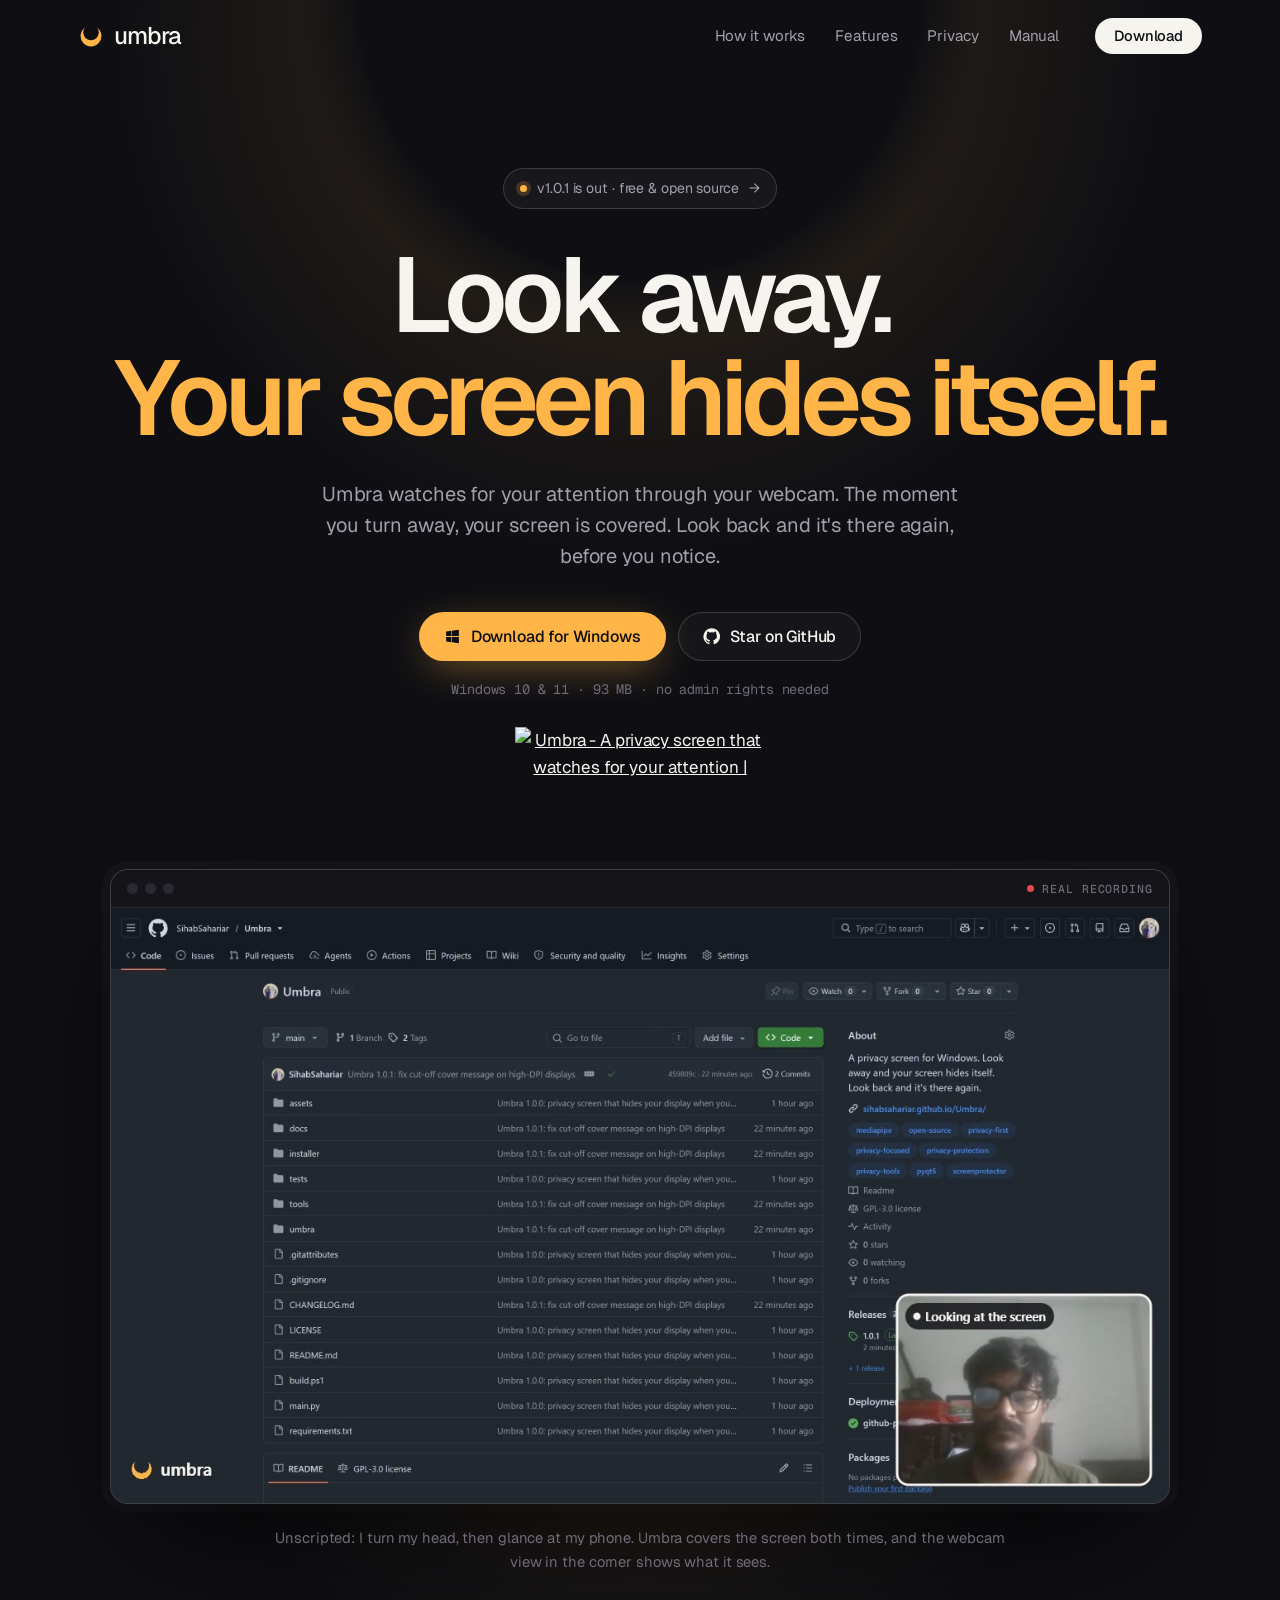
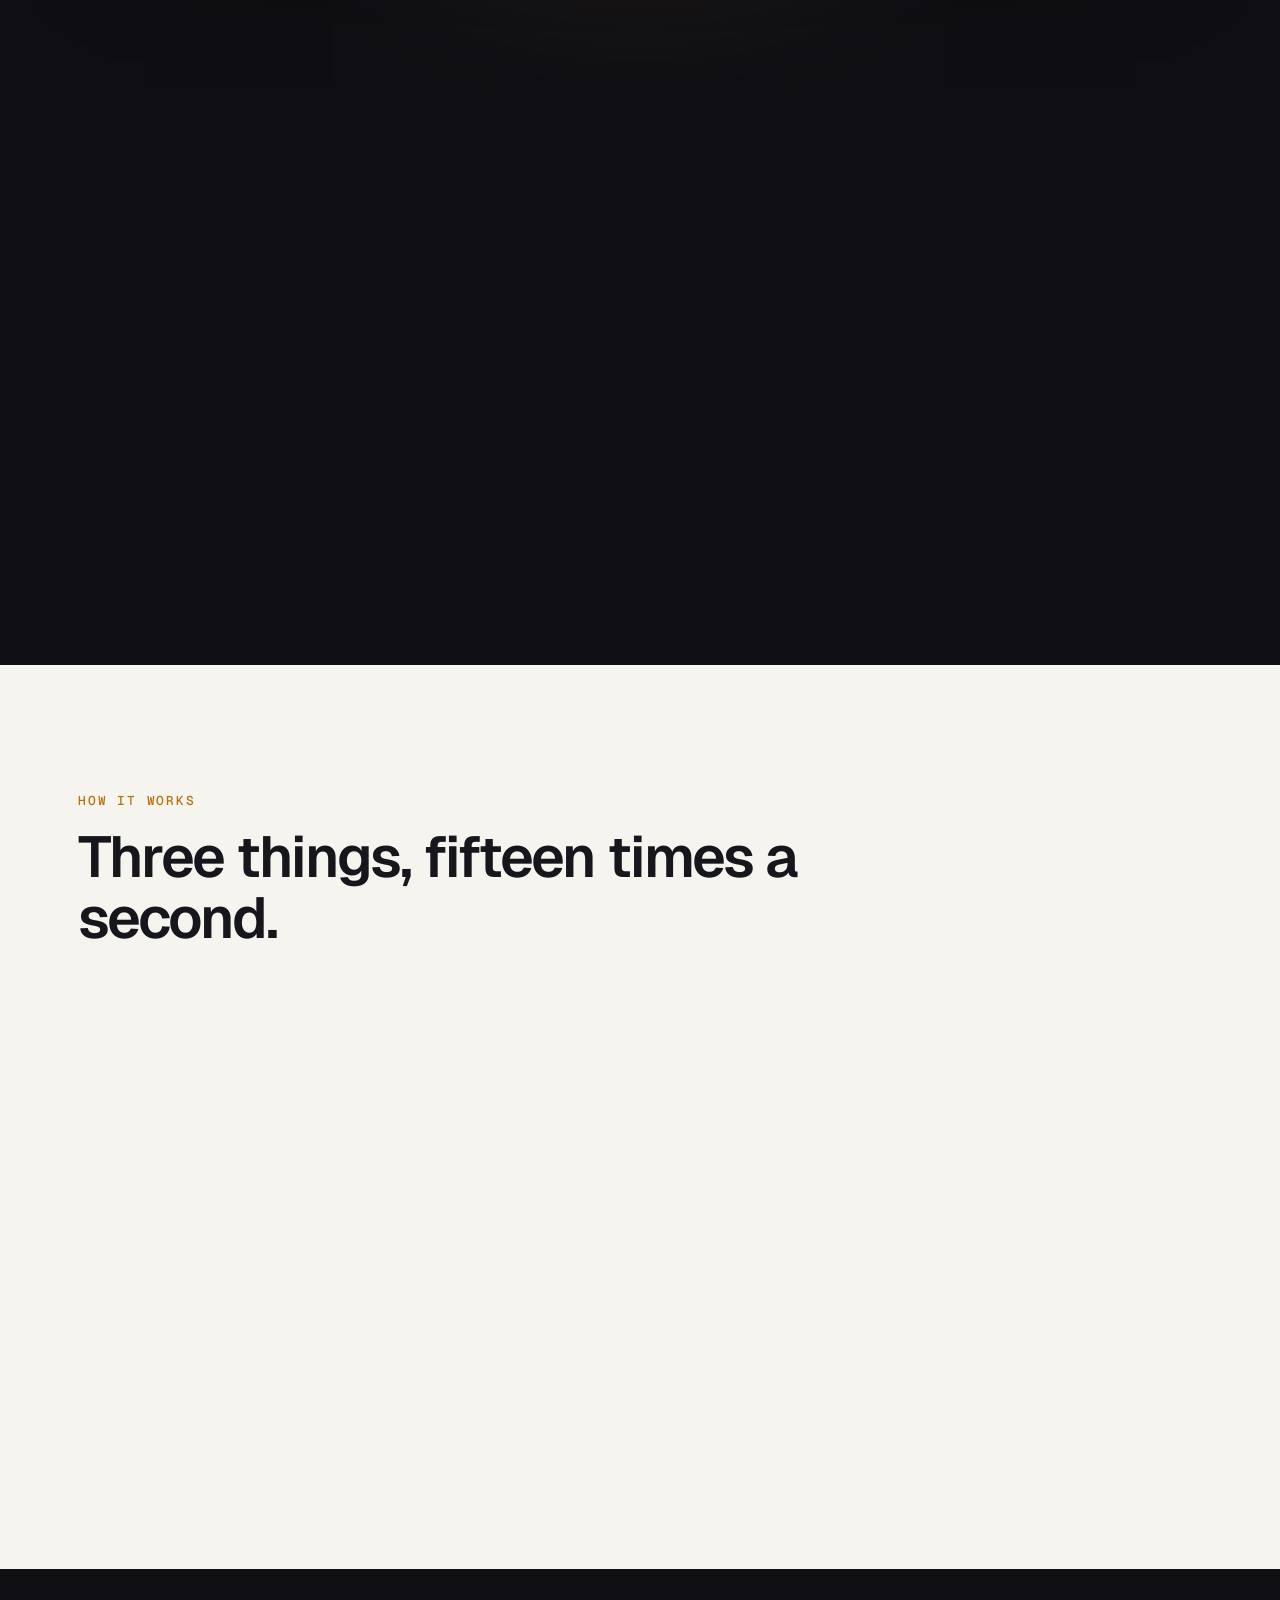
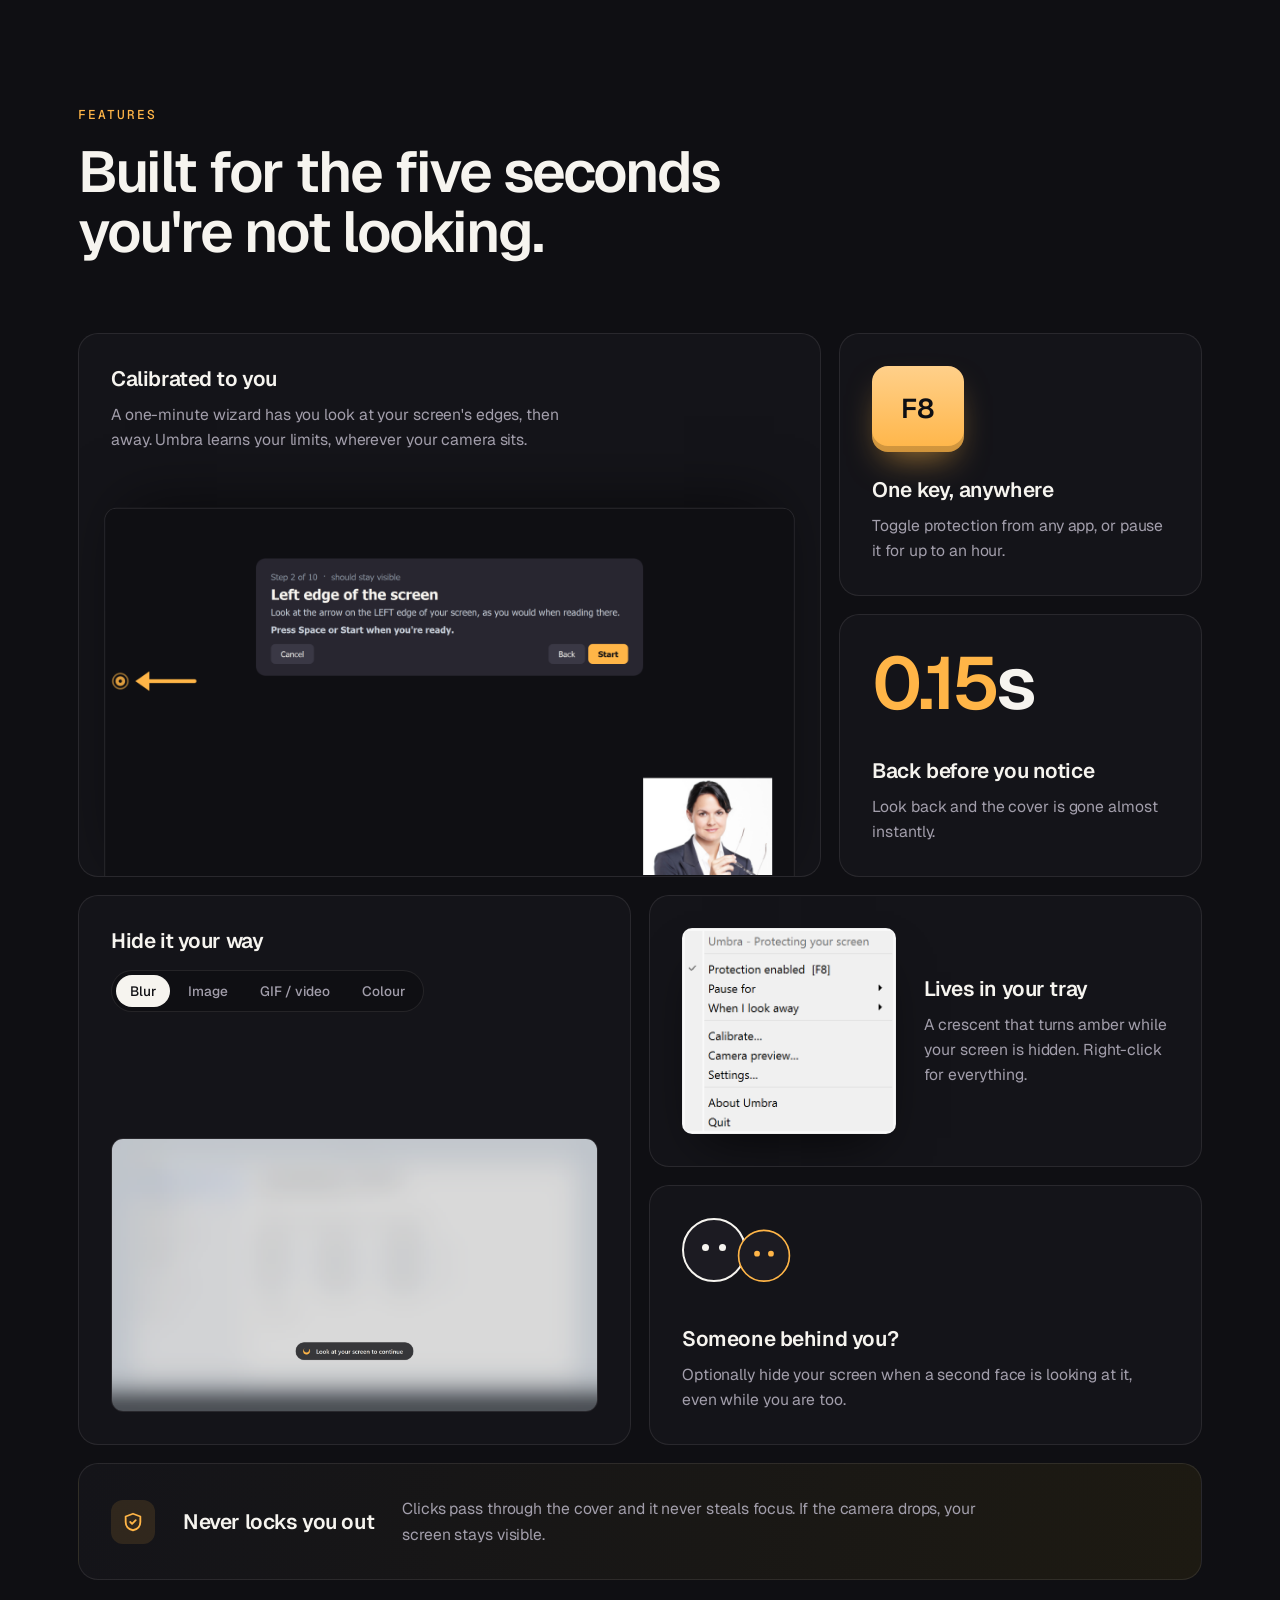
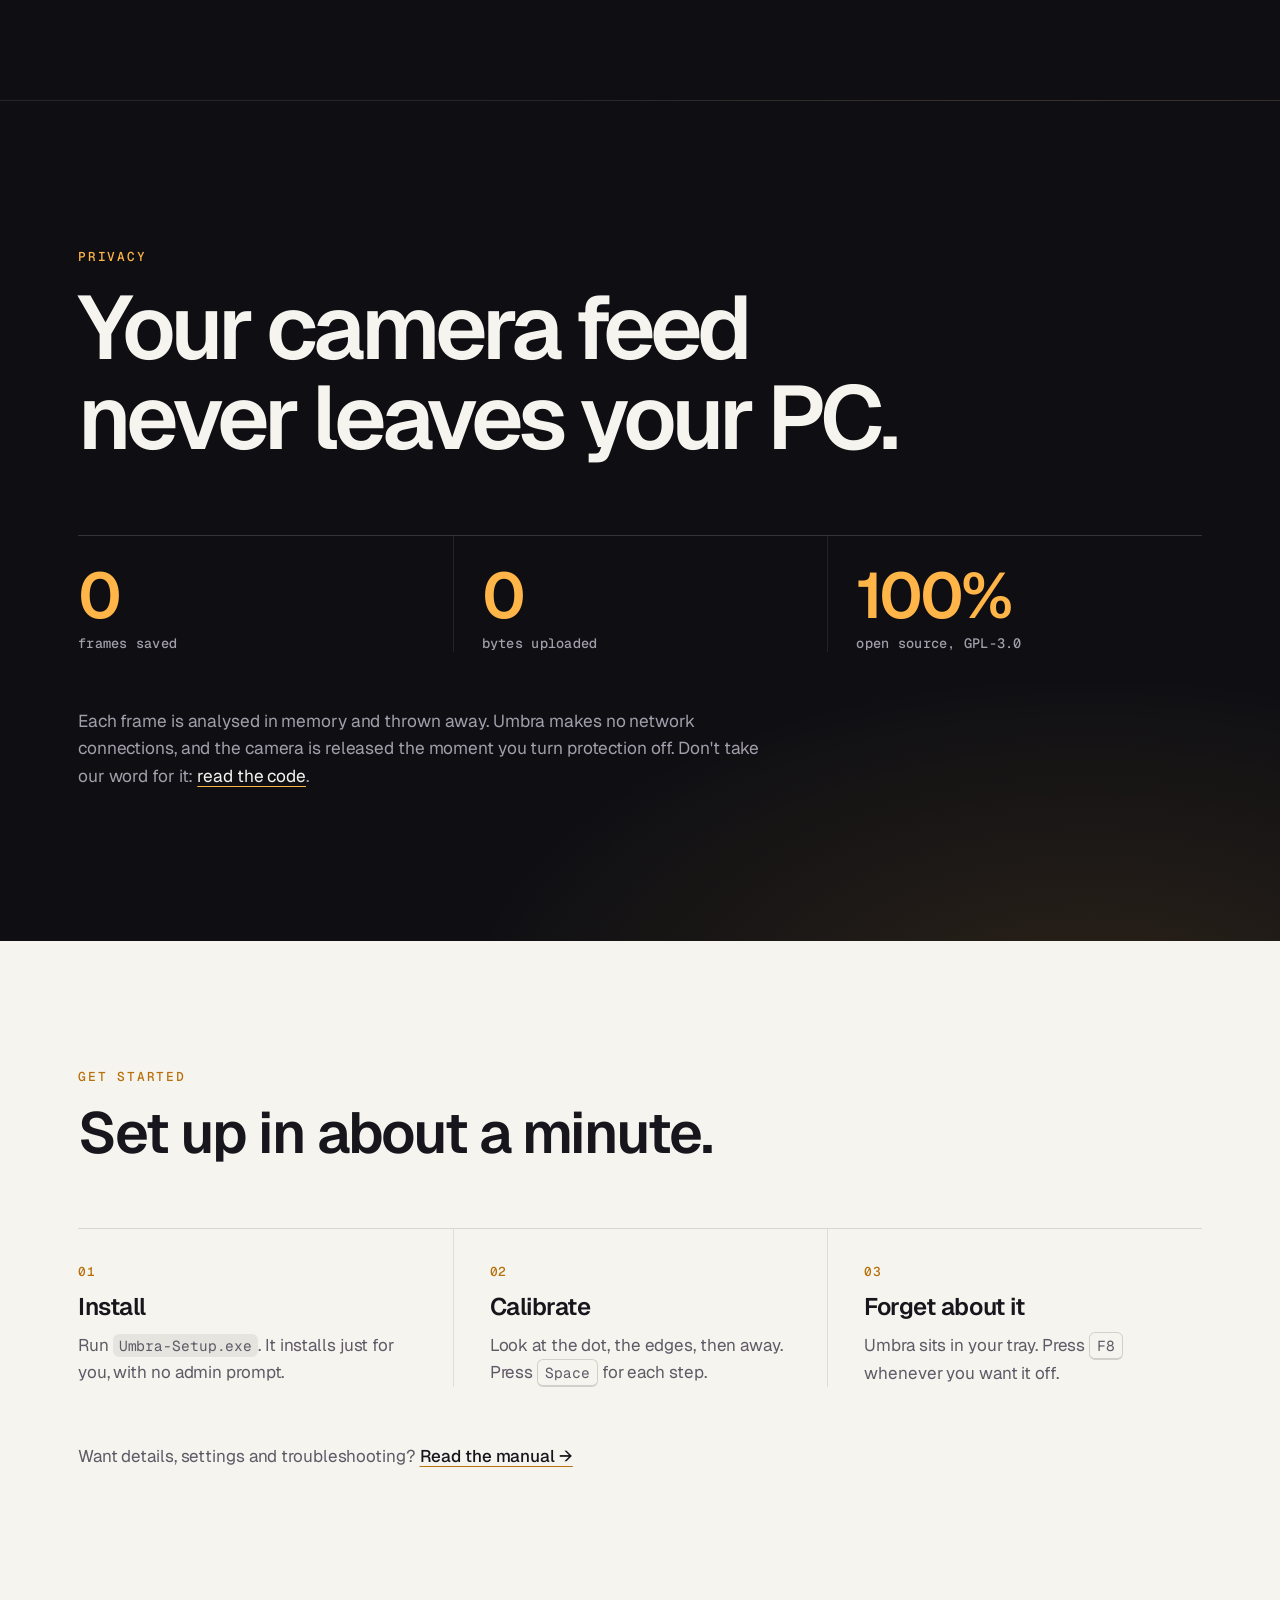
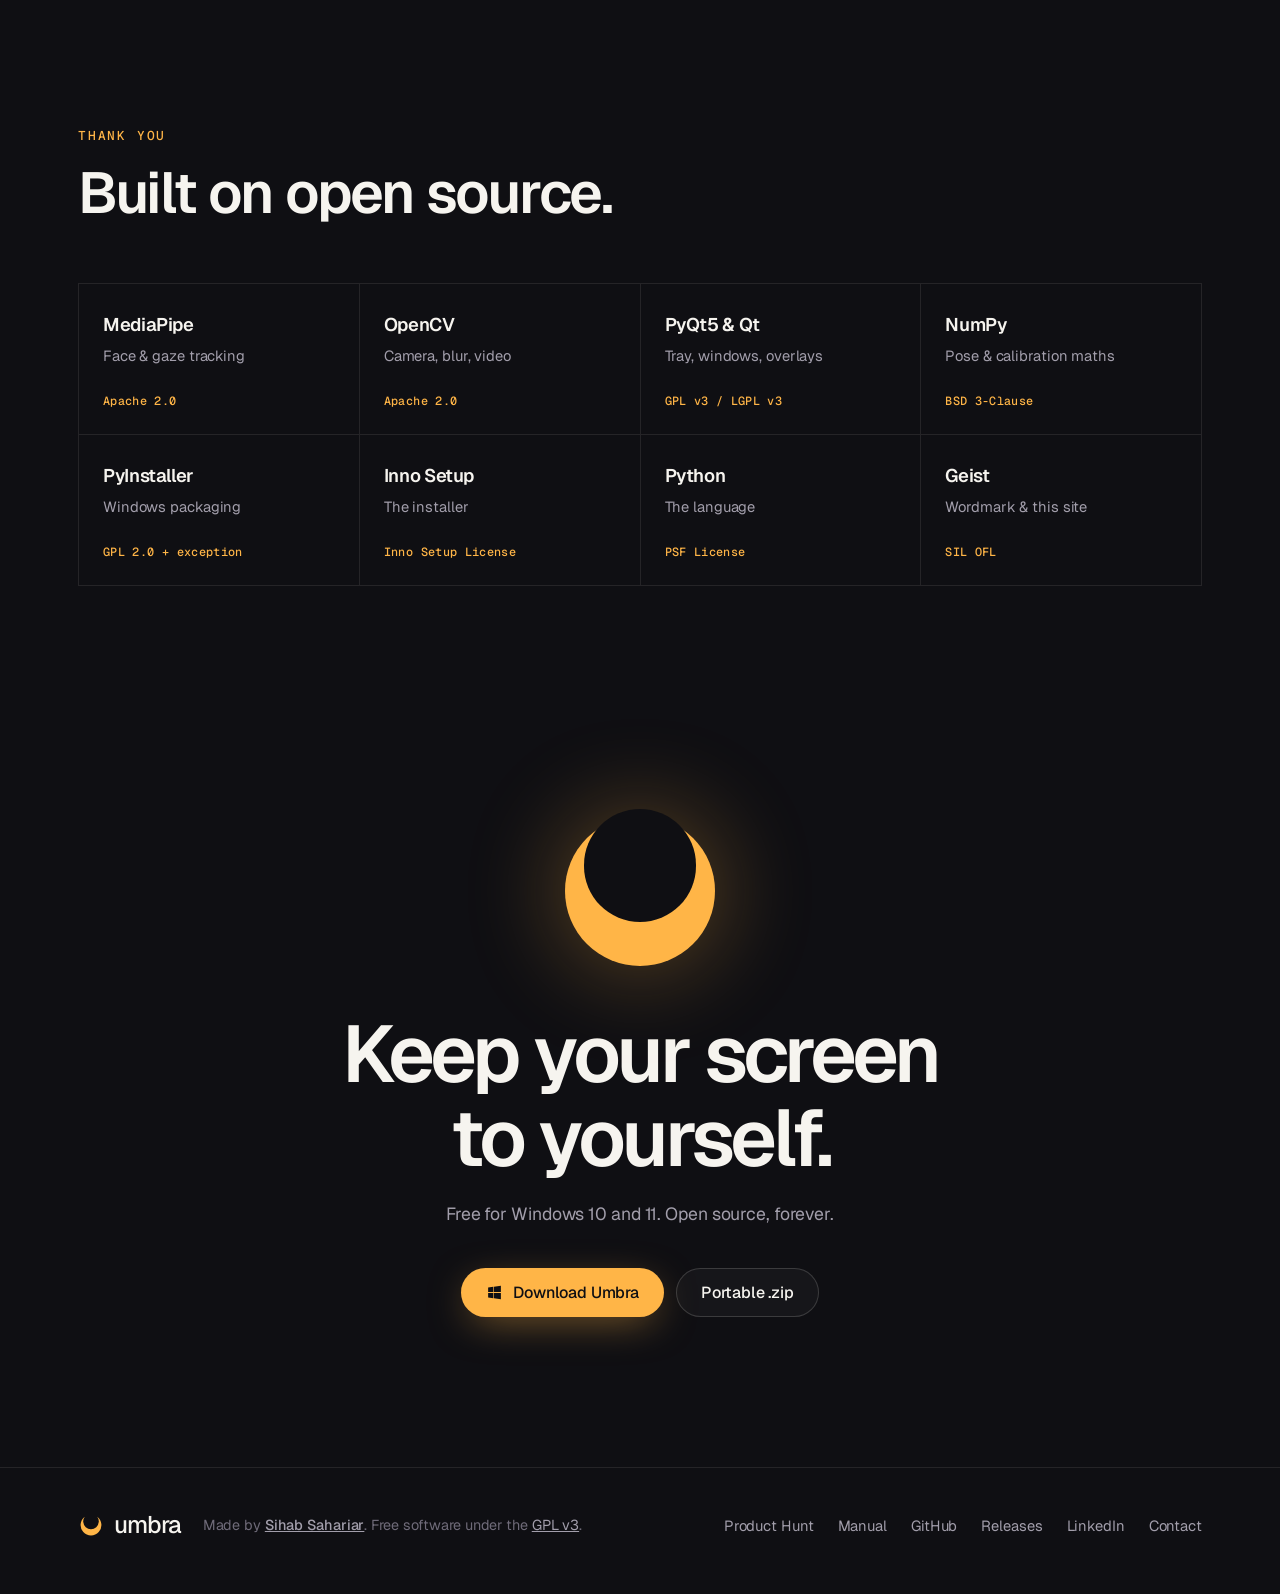
==== commit ba0d5ecd: "Add Product Hunt badge and maker profile links" ====
--- a/docs/index.html
+++ b/docs/index.html
@@ -8,8 +8,8 @@
   <meta name="theme-color" content="#0F0F13">
   <meta property="og:title" content="Umbra - Look away, your screen hides itself">
   <meta property="og:description" content="A free, open-source privacy screen for Windows. Look away and your screen hides itself. Look back and it's there again.">
-  <meta property="og:image" content="https://sihabsahariar.github.io/Umbra/assets/video/poster.jpg">
-  <meta property="og:url" content="https://sihabsahariar.github.io/Umbra/">
+  <meta property="og:image" content="https://sihabsahariar.com/Umbra/assets/video/poster.jpg">
+  <meta property="og:url" content="https://sihabsahariar.com/Umbra/">
   <meta property="og:type" content="website">
   <meta name="twitter:card" content="summary_large_image">
   <link rel="icon" href="assets/brand/favicon.ico" sizes="any">
@@ -57,6 +57,7 @@
       <a class="btn btn-ghost" href="https://github.com/SihabSahariar/Umbra"><svg class="ico"><use href="#gh"/></svg>Star on GitHub</a>
     </div>
     <p class="meta">Windows 10 &amp; 11 · 93 MB · no admin rights needed</p>
+    <div class="ph-badge"><a href="https://www.producthunt.com/products/umbra-5?embed=true&amp;utm_source=badge-featured&amp;utm_medium=badge&amp;utm_campaign=badge-umbra-a3c5c015-e0b5-4709-afea-d50c8ecc3d64" target="_blank" rel="noopener noreferrer"><img alt="Umbra - A privacy screen that watches for your attention | Product Hunt" width="250" height="54" src="https://api.producthunt.com/widgets/embed-image/v1/featured.svg?post_id=1259947&amp;theme=dark&amp;t=1790245397840"></a></div>
   </div>
 
   <div class="wrap">
@@ -268,14 +269,15 @@
   <div class="wrap footer-inner">
     <div class="footer-brand">
       <a class="brand" href="#top"><svg class="brand-mark"><use href="#mark"/></svg><span>umbra</span></a>
-      <p>Made by <strong>Sihab Sahariar</strong>. Free software under the <a href="https://github.com/SihabSahariar/Umbra/blob/main/LICENSE">GPL v3</a>.</p>
+      <p>Made by <a href="https://www.producthunt.com/@sihab_sahariar"><strong>Sihab Sahariar</strong></a>. Free software under the <a href="https://github.com/SihabSahariar/Umbra/blob/main/LICENSE">GPL v3</a>.</p>
     </div>
     <nav class="footer-links" aria-label="Footer">
+      <a href="https://www.producthunt.com/products/umbra-5?embed=true&amp;utm_source=badge-featured&amp;utm_medium=badge&amp;utm_campaign=badge-umbra-a3c5c015-e0b5-4709-afea-d50c8ecc3d64">Product Hunt</a>
       <a href="manual.html">Manual</a>
       <a href="https://github.com/SihabSahariar/Umbra">GitHub</a>
       <a href="https://github.com/SihabSahariar/Umbra/releases">Releases</a>
       <a href="https://www.linkedin.com/in/sihabsahariar/">LinkedIn</a>
-      <a href="mailto:sihabhabsahariarcse@gmail.com">Contact</a>
+      <a href="mailto:sihabsahariarcse@gmail.com">Contact</a>
     </nav>
   </div>
 </footer>
--- a/docs/style.css
+++ b/docs/style.css
@@ -341,3 +341,9 @@
 }
 
 @media (max-width: 720px) { .br-lg { display: none; } }
+
+/* Product Hunt badge */
+.ph-badge { margin-top: 26px; display: flex; justify-content: center; }
+.ph-badge a { display: inline-block; border-radius: 10px; transition: transform .25s var(--ease); }
+.ph-badge a:hover { transform: translateY(-2px); }
+.ph-badge img { width: 250px; height: 54px; }
